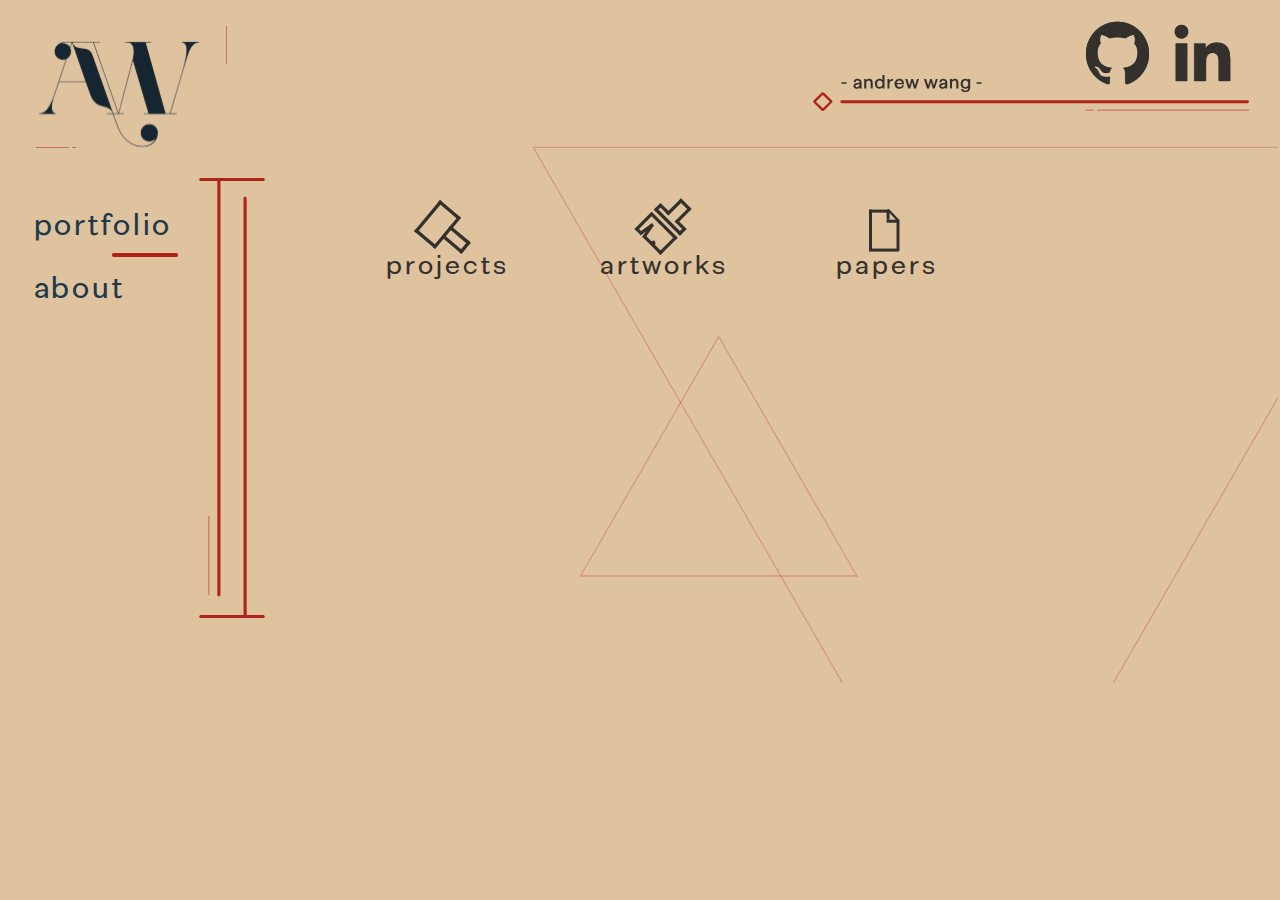
==== index.html @ 9f79cc8a "Add files via upload" ====
<!DOCTYPE html>
<html>
	<head>
		<link rel="preconnect" href="https://fonts.googleapis.com"/>
		<link rel="stylesheet" href="index.css">
		<meta charset="utf-8">
		<meta http-equiv="X-UA-Compatible" content="IE=edge">
		<meta name = "viewport" content = "width=device-width, initial-scale=1.0">
		
		<title>Homepage</title>
	</head>

	<body>
		<script src = "main.js"></script>
		
		<!-- page background elements -->
		<div>
			<img class="homepage-background" src = "Homepage Background.svg" alt="">
			<img class="page-menu-graphic" src = "Page Menu Graphic.svg" alt="">
		</div>
		
		<!-- logo elements -->
		<div id="logo-container" onclick="window.location.href='index.html'">
			<div class="logo-graphics">
				<img src = "Logo Graphics.svg" alt="">
			</div>
			<div class = "logo-bkgd">
				<img src="Asset - Logo Background.svg" alt="">
			</div>
			<div class = "logo">
				<img src="portfolio_site_logo_v3.svg" alt="">
			</div>
		</div>
		
		<!-- top menu bar elements -->
		<div>
			<div class="top-menu-graphics">
				<img src = "Top Menu Graphics.svg" alt="">
			</div>
			<div id="github-icon-container" onClick="window.open('https://github.com/andwan55','_blank')">
				<div class="github-icon2">
					<img src = "Github Icon 2.svg" alt="">
				</div>
				<div class="github-icon1">
					<img src = "Github Icon 1.svg" alt="">
				</div>
			</div>
			<div id="linkedin-icon-container" onClick="window.open('https://www.linkedin.com/in/andwan55/','_blank')">
				<div class="linkedin-icon2">
					<img src = "Linkedin Icon 2.svg" alt="">
				</div>
				<div class="linkedin-icon1">
					<img src = "Linkedin Icon 1.svg" alt="">
				</div>
			</div>
		</div>
		
		<!-- left menu elements -->
		<div>
			<div id = "portfolio-link-container" onclick="window.location.href='index.html'">
				<div class = "portfolio-link">portfolio</div>
				<div class ="portfolio-link-line-static">
					<img src = "Link Line.svg" alt="">
				</div>
			</div>
			<div id= "about_me-link-container" onclick="window.location.href='about_me.html'">  
				<div class = "about_me-link">about</div>
				<div class = "about_me-link-line">
					<img src ="Link Line.svg" alt="">
				</div>
			</div>
		</div>
		
		
		<!-- central menu elements -->
		<div>
			<div class = "home-nav-projects" onclick="window.location.href='projects.html'">projects</div>
			<div class="home-menu-projects" onclick="window.location.href='projects.html'">
				<img src = "Homepage Assets/Projects Icon.svg" alt="">
			</div>
			<div class = "home-nav-artworks" onclick="window.location.href='artworks.html'">artworks</div>
			<div class= "home-menu-artworks" onclick="window.location.href='artworks.html'">
				<img src = "Homepage Assets/Artworks Icon.svg" alt="home-menu-artworks">
			</div>
			<div class = "home-nav-papers" onclick="window.location.href='papers.html'">papers</div>
			<div class = "home-menu-papers" onclick="window.location.href='papers.html'">
				<img src ="Homepage Assets/Papers Icon.svg" alt="">
			</div>
		</div>
		
	</body>
</html>
---- index.css ----
@charset "utf-8";
/* CSS Document */
@font-face {
	font-family: Exensa Grotesk;
	src: url('ExensaGrotesk-Regular.otf');
}
:root{
	--sizing-factor: 1;
	--background-color: #DFC39F;
	--graphics-color: #AF2319;
	--alt-color: #203949;
	--base-color: #34302C;
}
body{
	font-family: arial, sans-serif;
	background-color: var(--background-color);
	margin: 0;
	display: grid;
	overflow-y: scroll;
	overflow-x: hidden;
}
img{
	max-height: 100%;
	max-width: 100%;
}
button{
	cursor: pointer;
}

@media all and (max-width: 320px){
	body{
		width: 16.67vw;
		height: 16.67vh;
	}
	:root{
		--sizing-factor: 0.1667;
	}
}
@media all and (min-width: 321px){
	body{
		width: 25vw;
		height: 25vh;
	}
	:root{
		--sizing-factor: 0.25;
	}
}
@media all and (min-width: 480px){
	body{
		width: 40vw;
		height: 40vh;
	}
	:root{
		--sizing-factor: 0.4;
	}
}
@media all and (min-width: 768px){
	body{
		width: 53.33vw;
		height: 53.33vh;
	}
	:root{
		--sizing-factor: 0.5333;
	}
}
@media all and (min-width: 1024px){
	body{
		width: 62.5vw;
		height: 62.5vh;
	}
	:root{
		--sizing-factor: 0.625;
	}
}
@media all and (min-width: 1440px){
	body{
		width: 75vw;
		height: 75vh;
	}
	:root{
		--sizing-factor: 0.75;
	}
}
@media all and (min-width: 1600px){
	body{
		width: 83.33vw;
		height: 83.33vh;
	}
	:root{
		--sizing-factor: 0.8333;
	}
}
@media all and (min-width: 1800px){
	body{
		width: 100vw;
		height: 100vh;
	}
	:root{
		--sizing-factor: 1;
	}
}
/* page background elements ------------------------------------------------------------------- */

/* general */

.page-menu-graphic{
	position: absolute;
	width: calc(105px * var(--sizing-factor));
	height: calc(703px * var(--sizing-factor));
	left: calc(319px * var(--sizing-factor));
	top: calc(285px * var(--sizing-factor));
}


/* homepage */
.homepage-background{
	position: absolute;
	width: calc(1159px * var(--sizing-factor));
	height: calc(834px * var(--sizing-factor));
	left: calc(869px * var(--sizing-factor));
	top: calc(246px * var(--sizing-factor));
	transform: scale(1.03);
}

/* about me */
.about_me-background{
	position: absolute;
	width: calc(936px * var(--sizing-factor));
	height: calc(507px * var(--sizing-factor));
	left: calc(906px * var(--sizing-factor));
	top: calc(299px * var(--sizing-factor));
}
.about-me-page-node{
	position: absolute;
	width: calc(239px * var(--sizing-factor));
	height: calc(72px * var(--sizing-factor));
	left: calc(462px * var(--sizing-factor));
	top: calc(254px * var(--sizing-factor));
}

/* papers */
.papers-background{
	position: fixed;
	width: calc(1043.25px * var(--sizing-factor));
	height: calc(186px * var(--sizing-factor));
	left: calc(555px * var(--sizing-factor));
	top: calc(572px * var(--sizing-factor));
}
.page-node{
	position: absolute;
	width: calc(239px * var(--sizing-factor));
	height: calc(72px * var(--sizing-factor));
	left: calc(462px * var(--sizing-factor));
	top: calc(254px * var(--sizing-factor));
}

/* artworks */
.artworks-background{
	position: fixed;
	width: calc(1380px * var(--sizing-factor));
	height: calc(186px * var(--sizing-factor));
	left: calc(555px * var(--sizing-factor));
	top: calc(572px * var(--sizing-factor));
}
.close-icon{
	position: absolute;
	width: calc(35px * var(--sizing-factor));
	height: calc(35px * var(--sizing-factor));
	left: calc(1837px * var(--sizing-factor));
	top: calc(50px * var(--sizing-factor));
	display: none;
}

/* projects */
.projects-background{
	position: fixed;
	width: calc(1321px * var(--sizing-factor));
	height: calc(186px * var(--sizing-factor));
	left: calc(555px * var(--sizing-factor));
	top: calc(572px * var(--sizing-factor));
}

/* logo elements ------------------------------------------------------------------- */

#logo-container{
	position: absolute;
	left: calc(37px * var(--sizing-factor));
	top: calc(31px * var(--sizing-factor));
	cursor: pointer;
}

.logo{
	position: absolute;
	width: calc(274px * var(--sizing-factor));
	height: calc(192.16px * var(--sizing-factor));
	left: calc(19px * var(--sizing-factor));
	top: calc(27px * var(--sizing-factor));
}

.logo-bkgd{
	position: absolute;
	width: calc(314px * var(--sizing-factor));
	height: calc(190px * var(--sizing-factor));
	opacity: 0%;
	transition: 0.6s;
}

#logo-container:hover > .logo-bkgd{
	opacity: 100%;
}

.logo-graphics{
	position: absolute;
	width: calc(306px * var(--sizing-factor));
	height: calc(196px * var(--sizing-factor));
	left: calc(20px * var(--sizing-factor));
	top: calc(10px * var(--sizing-factor));
}


/* top menu elements ------------------------------------------------------------------- */

.top-menu-graphics{
	position: absolute;
	width: calc(716px * var(--sizing-factor));
	height: calc(62.28px * var(--sizing-factor));
	left: calc(1300px * var(--sizing-factor)); /* original is 1151px + 149px*/
	top: calc(116px * var(--sizing-factor));
}

#github-icon-container{
	position: absolute;
	width: calc(102px * var(--sizing-factor));
	height: calc(102px * var(--sizing-factor));
	left: calc(1737px * var(--sizing-factor)); /* original 1629px + 108px*/
	top: calc(34px * var(--sizing-factor));
	cursor: pointer;
}
.github-icon1, .github-icon2{
	position: absolute;
	width: calc(102px * var(--sizing-factor));
	height: calc(102px * var(--sizing-factor));
	transition: 0.3s;
}
#github-icon-container:hover > .github-icon1{
	opacity: 0%;
}
#github-icon-container:hover > .github-icon2{
	opacity: 100%;
}
#linkedin-icon-container{
	position: absolute;
	width: calc(102px * var(--sizing-factor));
	height: calc(102px * var(--sizing-factor));
	left: calc(1873px * var(--sizing-factor)); /* original 1765px + 108px*/
	top: calc(34px * var(--sizing-factor));
	cursor: pointer;
}
.linkedin-icon1, .linkedin-icon2{
	position: absolute;
	width: calc(102px * var(--sizing-factor));
	height: calc(102px * var(--sizing-factor));
	transition: 0.3s;
}
#linkedin-icon-container:hover > .linkedin-icon1{
	opacity: 0%;
}
#linkedin-icon-container:hover > .linkedin-icon2{
	opacity: 100%;
}


/* left menu elements ------------------------------------------------------------------- */

/* general elements */
#portfolio-link-container{
	position: absolute;
	width: calc(215px * var(--sizing-factor));
	height: calc(65px * var(--sizing-factor));
	left: calc(54px * var(--sizing-factor));
	top: calc(338px * var(--sizing-factor));
	cursor: pointer;
}
#portfolio-link-container:hover > .portfolio-link-line{
	left: calc(125px * var(--sizing-factor));
	opacity: 100%;
}
.portfolio-link, .about_me-link{
	position: absolute;

	font-family: 'Exensa Grotesk';
	font-style: normal;
	font-weight: calc(700 * var(--sizing-factor));
	font-size: calc(54px * var(--sizing-factor));
	line-height: calc(65px * var(--sizing-factor));
	/* identical to box height */

	letter-spacing: 0.08em;

	color: var(--alt-color);
}
.portfolio-link-line{
	position: absolute;
	width: calc(105px * var(--sizing-factor));
	height: calc(5px * var(--sizing-factor));
	top: calc(50px * var(--sizing-factor));
	left: calc(-100px * var(--sizing-factor));
	opacity: 0%;
	transition: 0.8s;
}
.portfolio-link-line-static{
	position: absolute;
	width: calc(105px * var(--sizing-factor));
	height: calc(5px * var(--sizing-factor));
	top: calc(50px * var(--sizing-factor));
	left: calc(125px * var(--sizing-factor));
}

#about_me-link-container{
	position: absolute;
	width: calc(145px * var(--sizing-factor));
	height: calc(80px * var(--sizing-factor));
	left: calc(54px * var(--sizing-factor));
	top: calc(439px * var(--sizing-factor));
	cursor: pointer;
}
#about_me-link-container:hover > .about_me-link-line{
	left: calc(50px * var(--sizing-factor));
	opacity: 100%;
}

.about_me-link-line{
	position: absolute;
	width: calc(105px * var(--sizing-factor));
	height: calc(5px * var(--sizing-factor));
	top: calc(50px * var(--sizing-factor));
	left: calc(-100px * var(--sizing-factor));
	opacity: 0%;
	transition: 0.8s;
}
.about_me-link-line-static{
	position: absolute;
	width: calc(105px * var(--sizing-factor));
	height: calc(5px * var(--sizing-factor));
	top: calc(50px * var(--sizing-factor));
	left: calc(50px * var(--sizing-factor));
}


/* central menu elements ------------------------------------------------------------------- */

/* homepage */
.home-nav-projects{
	position: absolute;
	left: calc(617px * var(--sizing-factor));
	top: calc(403px * var(--sizing-factor));

	font-family: 'Exensa Grotesk';
	font-style: normal;
	font-weight: calc(700 * var(--sizing-factor));
	font-size: calc(48px * var(--sizing-factor));
	line-height: calc(58px * var(--sizing-factor));
	/* identical to box height */

	letter-spacing: 0.1em;

	color: var(--base-color);
	cursor: pointer;
}

.home-menu-projects{
	position: absolute;
	width: calc(104px * var(--sizing-factor));
	height: calc(118px * var(--sizing-factor));
	left: calc(663px * var(--sizing-factor));
	top: calc(320px * var(--sizing-factor));
	transition: 1s;
	cursor: pointer;
}
.home-menu-projects:hover{
	top: calc(310px * var(--sizing-factor));
}

.home-nav-artworks{
	position: absolute;
	left: calc(960px * var(--sizing-factor));
	top: calc(403px * var(--sizing-factor));

	font-family: 'Exensa Grotesk';
	font-style: normal;
	font-weight: calc(700 * var(--sizing-factor));
	font-size: calc(48px * var(--sizing-factor));
	line-height: calc(58px * var(--sizing-factor));
	/* identical to box height */

	letter-spacing: 0.1em;

	color: var(--base-color);
	cursor: pointer;
}

.home-menu-artworks{
	position: absolute;
	width: calc(104px * var(--sizing-factor));
	height: calc(118px * var(--sizing-factor));
	left: calc(1015px * var(--sizing-factor));
	top: calc(305px * var(--sizing-factor));
	transition: 1s;
	cursor: pointer;
}

.home-menu-artworks:hover{
	top: calc(295px * var(--sizing-factor));
}

.home-nav-papers{
	position: absolute;
	left: calc(1337px * var(--sizing-factor));
	top: calc(403px * var(--sizing-factor));

	font-family: 'Exensa Grotesk';
	font-style: normal;
	font-weight: calc(700 * var(--sizing-factor));
	font-size: calc(48px * var(--sizing-factor));
	line-height: calc(58px * var(--sizing-factor));
	/* identical to box height */

	letter-spacing: 0.1em;

	color: var(--base-color);
	cursor: pointer;
}

.home-menu-papers{
	position: absolute;
	width: calc(50px * var(--sizing-factor));
	height: calc(68px * var(--sizing-factor));
	left: calc(1390px * var(--sizing-factor));
	top: calc(335px * var(--sizing-factor));
	transition: 1s;
	cursor: pointer;
}
.home-menu-papers:hover{
	top: calc(325px * var(--sizing-factor));
}

/* about me */
#profile-pic-container{
	position: absolute;
	width: calc(297px * var(--sizing-factor));
	height: calc(297px * var(--sizing-factor));
	left: calc(499px * var(--sizing-factor));
	top: calc(356px * var(--sizing-factor));	
}
#profile-pic-container:hover .profile-pic-graphic{
	transform: rotate(40deg);
}
.profile-pic{
	position: absolute;
	width: calc(250px * var(--sizing-factor));
	height: calc(250px * var(--sizing-factor));
	left: calc(20px * var(--sizing-factor));
	top: calc(25px * var(--sizing-factor));
}
.profile-pic-graphic{
	position: absolute;
	width: calc(297px * var(--sizing-factor));
	height: calc(297px * var(--sizing-factor));
	transition: 0.4s;
}
.about-me-text{
	position: absolute;
	left: calc(850px * var(--sizing-factor));
	top: calc(378px * var(--sizing-factor));
	width: calc(1000px * var(--sizing-factor));
	height: calc(250px * var(--sizing-factor));

	font-family: 'Average';
	font-style: normal;
	font-weight: calc(400 * var(--sizing-factor));
	font-size: calc(20px * var(--sizing-factor));
	line-height: calc(24px * var(--sizing-factor));
	letter-spacing: calc(0.05em * var(--sizing-factor));

	color: var(--base-color);
}
.resume-button{
	position: absolute;
	background: #DFC39F;
	border: calc(2px * var(--sizing-factor)) solid var(--base-color);
	border-radius: calc(5px * var(--sizing-factor));
	padding: calc(3px * var(--sizing-factor)) calc(12px * var(--sizing-factor));
	text-align: center;
	font-family: 'Exensa Grotesk';
	font-style: normal;
	font-weight: calc(700 * var(--sizing-factor));
	font-size: calc(20px * var(--sizing-factor));
	line-height: calc(24px * var(--sizing-factor));
	letter-spacing: calc(0.05em * var(--sizing-factor));
	color: var(--base-color);
	vertical-align: middle;
	
	left: calc(846px * var(--sizing-factor));
	top: calc(556px * var(--sizing-factor));
	transition: 0.3s;
}
.resume-button:hover{
	box-shadow: calc(2px * var(--sizing-factor)) calc(4px * var(--sizing-factor)) calc(4px * var(--sizing-factor)) rgba(0, 0, 0, 0.25);
	background: var(--base-color);
	color: #FFFFFF;
}

/* papers */
.paper-button-desc{
	
	font-family: 'Average';
	font-style: normal;
	font-weight: calc(400 * var(--sizing-factor));
	font-size: calc(16px * var(--sizing-factor));
	line-height: calc(30px * var(--sizing-factor));
	letter-spacing: calc(0.02em * var(--sizing-factor));
	opacity: 0%;
	color: #FFFFFF;
	transition: 0.3s;
}
.paper-button{
	position: absolute;
	font-family: 'Exensa Grotesk';
	font-style: normal;
	font-weight: calc(700 * var(--sizing-factor));
	font-size: calc(20px * var(--sizing-factor));
	background: var(--background-color);
	color: var(--base-color);
	box-shadow: 0px calc(4px * var(--sizing-factor)) calc(4px * var(--sizing-factor)) rgba(0, 0, 0, 0.25);
	
	transition: 0.3s;
	cursor: pointer;
}

.paper-button:hover{
	background: var(--graphics-color);
	color: #FFFFFF;
	box-shadow: calc(4px * var(--sizing-factor)) calc(4px * var(--sizing-factor)) calc(4px * var(--sizing-factor)) rgba(0, 0, 0, 0.25);
}
.paper-button:hover .paper-button-desc{
	opacity: 100%;
}

#paper1-button{ /* current problem is a duplicate instance of paper-button per instance of a button */
	position: absolute;
	width: calc(850px * var(--sizing-factor));
	height: calc(64px * var(--sizing-factor));
	left: calc(460px * var(--sizing-factor));
	top: calc(349px * var(--sizing-factor));
	line-height: calc(24px * var(--sizing-factor));
	/* identical to box height */
	background: inherit;
	border: calc(4px * var(--sizing-factor)) solid var(--graphics-color);
	box-shadow: inherit;
	border-radius: calc(5px * var(--sizing-factor));
	
	padding-top: calc(15px * var(--sizing-factor));
	padding-left: calc(20px * var(--sizing-factor));
	text-align: left;

	letter-spacing: calc(0.05em * var(--sizing-factor));

	color: inherit;
}
#paper2-button{
	position: absolute;
	width: calc(986px * var(--sizing-factor));
	height: calc(64px * var(--sizing-factor));
	left: calc(460px * var(--sizing-factor));
	top: calc(478px * var(--sizing-factor));
	line-height: calc(24px * var(--sizing-factor));
	/* identical to box height */
	background: inherit;
	border: calc(4px * var(--sizing-factor)) solid var(--graphics-color);
	box-shadow: inherit;
	border-radius: calc(5px * var(--sizing-factor));
	
	padding-top: calc(15px * var(--sizing-factor));
	padding-left: calc(20px * var(--sizing-factor));
	text-align: left;

	letter-spacing: calc(0.05em * var(--sizing-factor));

	color: inherit;
}
#paper3-button{
	position: absolute;
	width: calc(919px * var(--sizing-factor));
	height: calc(64px * var(--sizing-factor));
	left: calc(460px * var(--sizing-factor));
	top: calc(607px * var(--sizing-factor));
	line-height: calc(24px * var(--sizing-factor));
	/* identical to box height */
	background: inherit;
	border: calc(4px * var(--sizing-factor)) solid var(--graphics-color);
	box-shadow: inherit;
	border-radius: calc(5px * var(--sizing-factor));
	
	padding-top: calc(15px * var(--sizing-factor));
	padding-left: calc(20px * var(--sizing-factor));
	text-align: left;

	letter-spacing: calc(0.05em * var(--sizing-factor));

	color: inherit;
}
#paper4-button{
	position: absolute;
	width: calc(654px * var(--sizing-factor));
	height: calc(64px * var(--sizing-factor));
	left: calc(460px * var(--sizing-factor));
	top: calc(736px * var(--sizing-factor));
	line-height: calc(24px * var(--sizing-factor));
	/* identical to box height */
	background: inherit;
	border: calc(4px * var(--sizing-factor)) solid var(--graphics-color);
	box-shadow: inherit;
	border-radius: calc(5px * var(--sizing-factor));
	
	padding-top: calc(15px * var(--sizing-factor));
	padding-left: calc(20px * var(--sizing-factor));
	text-align: left;

	letter-spacing: calc(0.05em * var(--sizing-factor));

	color: inherit;
}
#paper5-button{
	position: absolute;
	width: calc(864px * var(--sizing-factor));
	height: calc(64px * var(--sizing-factor));
	left: calc(460px * var(--sizing-factor));
	top: calc(865px * var(--sizing-factor));
	line-height: calc(24px * var(--sizing-factor));
	/* identical to box height */
	background: inherit;
	border: calc(4px * var(--sizing-factor)) solid var(--graphics-color);
	box-shadow: inherit;
	border-radius: calc(5px * var(--sizing-factor));
	
	padding-top: calc(15px * var(--sizing-factor));
	padding-left: calc(20px * var(--sizing-factor));
	text-align: left;

	letter-spacing: calc(0.05em * var(--sizing-factor));

	color: inherit;
}
#paper6-button{
	position: absolute;
	width: calc(929px * var(--sizing-factor));
	height: calc(64px * var(--sizing-factor));
	left: calc(460px * var(--sizing-factor));
	top: calc(994px * var(--sizing-factor));
	line-height: calc(24px * var(--sizing-factor));
	/* identical to box height */
	background: inherit;
	border: calc(4px * var(--sizing-factor)) solid var(--graphics-color);
	box-shadow: inherit;
	border-radius: calc(5px * var(--sizing-factor));
	
	padding-top: calc(15px * var(--sizing-factor));
	padding-left: calc(20px * var(--sizing-factor));
	text-align: left;

	letter-spacing: calc(0.05em * var(--sizing-factor));

	color: inherit;
}
#paper7-button{
	position: absolute;
	width: calc(911px * var(--sizing-factor));
	height: calc(64px * var(--sizing-factor));
	left: calc(460px * var(--sizing-factor));
	top: calc(1123px * var(--sizing-factor));
	line-height: calc(24px * var(--sizing-factor));
	/* identical to box height */
	background: inherit;
	border: calc(4px * var(--sizing-factor)) solid var(--graphics-color);
	box-shadow: inherit;
	border-radius: calc(5px * var(--sizing-factor));
	
	padding-top: calc(15px * var(--sizing-factor));
	padding-left: calc(20px * var(--sizing-factor));
	text-align: left;

	letter-spacing: calc(0.05em * var(--sizing-factor));

	color: inherit;
}
#paper8-button{
	position: absolute;
	width: calc(622px * var(--sizing-factor));
	height: calc(64px * var(--sizing-factor));
	left: calc(460px * var(--sizing-factor));
	top: calc(1252px * var(--sizing-factor));
	line-height: calc(24px * var(--sizing-factor));
	/* identical to box height */
	background: inherit;
	border: calc(4px * var(--sizing-factor)) solid var(--graphics-color);
	box-shadow: inherit;
	border-radius: calc(5px * var(--sizing-factor));
	
	padding-top: calc(15px * var(--sizing-factor));
	padding-left: calc(20px * var(--sizing-factor));
	text-align: left;

	letter-spacing: calc(0.05em * var(--sizing-factor));

	color: inherit;
}
.papers-footer{
	position: absolute;
	width: calc(1411px * var(--sizing-factor));
	height: calc(87px * var(--sizing-factor));
	top: calc(1381px * var(--sizing-factor));
	left: calc(550px * var(--sizing-factor)); /* original is 499px */
}

/* artworks - frame shift is 462x, 349y*/
.close-icon{
	position: absolute;
	width: calc(35px * var(--sizing-factor));
	height: calc(35px * var(--sizing-factor));
	top: calc(40px * var(--sizing-factor));
	left: calc(1980px * var(--sizing-factor));
	display: none;
	transition: 0.3s;
}
.popup-bkgd{
	position: absolute;
	width: calc(2100px * var(--sizing-factor));
	height: calc(1080px * var(--sizing-factor));
	left: 0;
	top: 0;
	display: none;
	transition: 0.3s;
}
.traditional-artworks-title{
	position: absolute;
	width: calc(243px * var(--sizing-factor));
	height: calc(26px * var(--sizing-factor));
	top: calc(369px * var(--sizing-factor));
	left: calc(1031px * var(--sizing-factor));
}

.modal {
	display: none; /* Hidden by default */
	position: fixed; /* Stay in place */
	z-index: 1; /* Sit on top */
	left: 0;
	top: 0;
	width: 100%; /* Full width */
	height: 100%; /* Full height */
	overflow: auto; /* Enable scroll if needed */
	background-color: rgb(0,0,0); /* Fallback color */
	background-color: rgba(0,0,0,0.9); /* Black w/ opacity */
}
  
/* Modal Content (Image) */
.modal-content {
	margin: auto;
	display: block;
	width: 80%;
}
  
/* Add Animation - Zoom in the Modal */
.modal-content {
	animation-name: zoom;
	animation-duration: 0.6s;
}

@keyframes zoom {
	from {transform:scale(0)}
	to {transform:scale(1)}
}

/* The Close Button */
.close {
	position: absolute;
	top: 15px;
	right: 35px;
	color: var(--graphics-color);
	font-size: 40px;
	font-weight: bold;
	transition: 0.3s;
}

.close:hover, .close:focus {
	color: #961e16;
	text-decoration: none;
	cursor: pointer;
}

.separator-graphic{
	position: absolute;
	width: calc(917px * var(--sizing-factor));
	height: calc(3px * var(--sizing-factor));
	top: calc(2941px * var(--sizing-factor));
	left: calc(710px * var(--sizing-factor));
}

#artwork0001{
	position: absolute;
	width: calc(896px * var(--sizing-factor));
	height: calc(591px * var(--sizing-factor));
	top: calc(442px * var(--sizing-factor));
	left: calc(492px * var(--sizing-factor));
	cursor: pointer;
	transition: 0.3s;
}
#artwork0001:hover {
	opacity: 0.7;
}

#artwork0007 {
	position: absolute;
	width: calc(433px * var(--sizing-factor));
	height: calc(285px * var(--sizing-factor));
	top: calc(442px * var(--sizing-factor));
	left: calc(1408px * var(--sizing-factor));
	cursor: pointer;
	transition: 0.3s;
}
#artwork0007:hover {
	opacity: 0.7;
}

#artwork0006 {
	position: absolute;
	width: calc(432px * var(--sizing-factor));
	height: calc(285px * var(--sizing-factor));
	top: calc(748px * var(--sizing-factor));
	left: calc(1408px * var(--sizing-factor));
	cursor: pointer;
	transition: 0.3s;
}
#artwork0006:hover {
	opacity: 0.7;
}

#artwork0002 {
	position: absolute;
	width: calc(436px * var(--sizing-factor));
	height: calc(285px * var(--sizing-factor));
	top: calc(1066px * var(--sizing-factor));
	left: calc(491px * var(--sizing-factor));
	cursor: pointer;
	transition: 0.3s;
}
#artwork0002:hover {
	opacity: 0.7;
}

#artwork0004 {
	position: absolute;
	width: calc(865px * var(--sizing-factor));
	height: calc(601px * var(--sizing-factor));
	top: calc(1066px * var(--sizing-factor));
	left: calc(976px * var(--sizing-factor));
	cursor: pointer;
	transition: 0.3s;
}
#artwork0004:hover {
	opacity: 0.7;
}

#artwork0005 {
	position: absolute;
	width: calc(437px * var(--sizing-factor));
	height: calc(285px * var(--sizing-factor));
	top: calc(1382px * var(--sizing-factor));
	left: calc(491px * var(--sizing-factor));
	cursor: pointer;
	transition: 0.3s;
}
#artwork0005:hover {
	opacity: 0.7;
}

#artwork0003 {
	position: absolute;
	width: calc(734px * var(--sizing-factor));
	height: calc(470px * var(--sizing-factor));
	top: calc(1698px * var(--sizing-factor));
	left: calc(491px * var(--sizing-factor));
	cursor: pointer;
	transition: 0.3s;
}
#artwork0003:hover {
	opacity: 0.7;
}

#artwork0008 {
	position: absolute;
	width: calc(567px * var(--sizing-factor));
	height: calc(470px * var(--sizing-factor));
	top: calc(1698px * var(--sizing-factor));
	left: calc(1274px * var(--sizing-factor));
	cursor: pointer;
	transition: 0.3s;
}
#artwork0008:hover {
	opacity: 0.7;
}

#artwork0009 {
	position: absolute;
	width: calc(384px * var(--sizing-factor));
	height: calc(254px * var(--sizing-factor));
	top: calc(2199px * var(--sizing-factor));
	left: calc(491px * var(--sizing-factor));
	cursor: pointer;
	transition: 0.3s;
}
#artwork0009:hover {
	opacity: 0.7;
}

#artwork0010 {
	position: absolute;
	width: calc(386px * var(--sizing-factor));
	height: calc(255px * var(--sizing-factor));
	top: calc(2199px * var(--sizing-factor));
	left: calc(908px * var(--sizing-factor));
	cursor: pointer;
	transition: 0.3s;
}
#artwork0010:hover {
	opacity: 0.7;
}

#artwork0011 {
	position: absolute;
	width: calc(514px * var(--sizing-factor));
	height: calc(700px * var(--sizing-factor));
	top: calc(2199px * var(--sizing-factor));
	left: calc(1327px * var(--sizing-factor));
	cursor: pointer;
	transition: 0.3s;
}
#artwork0011:hover {
	opacity: 0.7;
}

#artwork0012 {
	position: absolute;
	width: calc(386px * var(--sizing-factor));
	height: calc(255px * var(--sizing-factor));
	top: calc(2485px * var(--sizing-factor));
	left: calc(491px * var(--sizing-factor));
	cursor: pointer;
	transition: 0.3s;
}
#artwork0012:hover {
	opacity: 0.7;
}

#artwork0013 {
	position: absolute;
	width: calc(386px * var(--sizing-factor));
	height: calc(255px * var(--sizing-factor));
	top: calc(2485px * var(--sizing-factor));
	left: calc(908px * var(--sizing-factor));
	cursor: pointer;
	transition: 0.3s;
}
#artwork0013:hover {
	opacity: 0.7;
}

.digital-artworks-title{
	position: absolute;
	width: calc(162px * var(--sizing-factor));
	height: calc(26px * var(--sizing-factor));
	top: calc(2999px * var(--sizing-factor));
	left: calc(1073px * var(--sizing-factor));
}

#artwork-poster {
	position: absolute;
	width: calc(549px * var(--sizing-factor));
	height: calc(646px * var(--sizing-factor));
	top: calc(3072px * var(--sizing-factor));
	left: calc(491px * var(--sizing-factor));
	cursor: pointer;
	transition: 0.3s;
}
#artwork-poster:hover {
	opacity: 0.7;
}

#artwork0016 {
	position: absolute;
	width: calc(279px * var(--sizing-factor));
	height: calc(379px * var(--sizing-factor));
	top: calc(3072px * var(--sizing-factor));
	left: calc(1097px * var(--sizing-factor));
	cursor: pointer;
	transition: 0.3s;
}
#artwork0016:hover {
	opacity: 0.7;
}

#artwork0014 {
	position: absolute;
	width: calc(410px * var(--sizing-factor));
	height: calc(557px * var(--sizing-factor));
	top: calc(3072px * var(--sizing-factor));
	left: calc(1432px * var(--sizing-factor));
	cursor: pointer;
	transition: 0.3s;
}
#artwork0014:hover {
	opacity: 0.7;
}

#artwork0015 {
	position: absolute;
	width: calc(279px * var(--sizing-factor));
	height: calc(379px * var(--sizing-factor));
	top: calc(3482px * var(--sizing-factor));
	left: calc(1097px * var(--sizing-factor));
	cursor: pointer;
	transition: 0.3s;
}
#artwork0015:hover {
	opacity: 0.7;
}
.artworks-footer{
	position: absolute;
	width: calc(1411px * var(--sizing-factor));
	height: calc(87px * var(--sizing-factor));
	top: calc(3960px * var(--sizing-factor));
	left: calc(550px * var(--sizing-factor)); /* original is 499px */
}

/* projects - shift by 460x, 349y */
#resdec-showcase{ /* same dimensions for all main containers but different xy */
	position: absolute;
	width: calc(1277px * var(--sizing-factor));
	height: calc(374px * var(--sizing-factor));
	top: calc(397px * var(--sizing-factor));
	left: calc(527px * var(--sizing-factor));
}
.resdec-github-button{
	position: absolute;
	background: #DFC39F;
	border: calc(2px * var(--sizing-factor)) solid var(--base-color);
	border-radius: calc(5px * var(--sizing-factor));
	padding: calc(3px * var(--sizing-factor)) calc(12px * var(--sizing-factor));
	text-align: center;
	font-family: 'Exensa Grotesk';
	font-style: normal;
	font-weight: calc(700 * var(--sizing-factor));
	font-size: calc(20px * var(--sizing-factor));
	line-height: calc(24px * var(--sizing-factor));
	letter-spacing: calc(0.05em * var(--sizing-factor));
	color: var(--base-color);
	vertical-align: middle;
	
	left: calc(953px * var(--sizing-factor));
	top: calc(640px * var(--sizing-factor));
	transition: 0.3s
}
.resdec-github-button:hover{
	box-shadow: 2px 4px 4px rgba(0, 0, 0, 0.25);
	background: var(--base-color);
	color: #FFFFFF;
}
.resdec-figma-button{
	position: absolute;
	background: #DFC39F;
	border: calc(2px * var(--sizing-factor)) solid var(--base-color);
	border-radius: calc(5px * var(--sizing-factor));
	padding: calc(3px * var(--sizing-factor)) calc(12px * var(--sizing-factor));
	text-align: center;
	font-family: 'Exensa Grotesk';
	font-style: normal;
	font-weight: calc(700 * var(--sizing-factor));
	font-size: calc(20px * var(--sizing-factor));
	line-height: calc(24px * var(--sizing-factor));
	letter-spacing: calc(0.05em * var(--sizing-factor));
	color: var(--base-color);
	vertical-align: middle;
	
	left: calc(1078px * var(--sizing-factor));
	top: calc(640px * var(--sizing-factor));
	transition: 0.3s;
}
.resdec-figma-button:hover{
	box-shadow: 2px 4px 4px rgba(0, 0, 0, 0.25);
	background: var(--base-color);
	color: #FFFFFF;
}

#gesturerec-showcase{
	position: absolute;
	width: calc(1277px * var(--sizing-factor));
	height: calc(374px * var(--sizing-factor));
	top: calc(830px * var(--sizing-factor));
	left: calc(527px * var(--sizing-factor));
}
.gesturerec-github-button{
	position: absolute;
	background: #DFC39F;
	border: calc(2px * var(--sizing-factor)) solid var(--base-color);
	border-radius: calc(5px * var(--sizing-factor));
	padding: calc(3px * var(--sizing-factor)) calc(12px * var(--sizing-factor));
	text-align: center;
	font-family: 'Exensa Grotesk';
	font-style: normal;
	font-weight: calc(700 * var(--sizing-factor));
	font-size: calc(20px * var(--sizing-factor));
	line-height: calc(24px * var(--sizing-factor));
	letter-spacing: calc(0.05em * var(--sizing-factor));
	color: var(--base-color);
	vertical-align: middle;
	
	left: calc(953px * var(--sizing-factor));
	top: calc(1043px * var(--sizing-factor));
	transition: 0.3s;
}
.gesturerec-github-button:hover{
	box-shadow: 2px 4px 4px rgba(0, 0, 0, 0.25);
	background: var(--base-color);
	color: #FFFFFF;
}

#toy-showcase{
	position: absolute;
	width: calc(1277px * var(--sizing-factor));
	height: calc(374px * var(--sizing-factor));
	top: calc(1263px * var(--sizing-factor));
	left: calc(527px * var(--sizing-factor));
}
.toy-github-button{
	position: absolute;
	background: #DFC39F;
	border: calc(2px * var(--sizing-factor)) solid var(--base-color);
	border-radius: calc(5px * var(--sizing-factor));
	padding: calc(3px * var(--sizing-factor)) calc(12px * var(--sizing-factor));
	text-align: center;
	font-family: 'Exensa Grotesk';
	font-style: normal;
	font-weight: calc(700 * var(--sizing-factor));
	font-size: calc(20px * var(--sizing-factor));
	line-height: calc(24px * var(--sizing-factor));
	letter-spacing: calc(0.05em * var(--sizing-factor));
	color: var(--base-color);
	vertical-align: middle;
	
	left: calc(953px * var(--sizing-factor));
	top: calc(1501px * var(--sizing-factor));
	transition: 0.3s;
}
.toy-github-button:hover{
	box-shadow: 2px 4px 4px rgba(0, 0, 0, 0.25);
	background: var(--base-color);
	color: #FFFFFF;
}
.toy-youtube-button{
	position: absolute;
	background: #DFC39F;
	border: calc(2px * var(--sizing-factor)) solid var(--base-color);
	border-radius: calc(5px * var(--sizing-factor));
	padding: calc(3px * var(--sizing-factor)) calc(12px * var(--sizing-factor));
	text-align: center;
	font-family: 'Exensa Grotesk';
	font-style: normal;
	font-weight: calc(700 * var(--sizing-factor));
	font-size: calc(20px * var(--sizing-factor));
	line-height: calc(24px * var(--sizing-factor));
	letter-spacing: calc(0.05em * var(--sizing-factor));
	color: var(--base-color);
	vertical-align: middle;
	
	left: calc(1078px * var(--sizing-factor));
	top: calc(1501px * var(--sizing-factor));
	transition: 0.3s;
}
.toy-youtube-button:hover{
	box-shadow: 2px 4px 4px rgba(0, 0, 0, 0.25);
	background: var(--base-color);
	color: #FFFFFF;
}
#excel-showcase{
	position: absolute;
	width: calc(1277px * var(--sizing-factor));
	height: calc(374px * var(--sizing-factor));
	top: calc(1696px * var(--sizing-factor));
	left: calc(527px * var(--sizing-factor));
}
.excel-github-button{
	position: absolute;
	background: #DFC39F;
	border: calc(2px * var(--sizing-factor)) solid var(--base-color);
	border-radius: calc(5px * var(--sizing-factor));
	padding: calc(3px * var(--sizing-factor)) calc(12px * var(--sizing-factor));
	text-align: center;
	font-family: 'Exensa Grotesk';
	font-style: normal;
	font-weight: calc(700 * var(--sizing-factor));
	font-size: calc(20px * var(--sizing-factor));
	line-height: calc(24px * var(--sizing-factor));
	letter-spacing: calc(0.05em * var(--sizing-factor));
	color: var(--base-color);
	vertical-align: middle;
	
	left: calc(953px * var(--sizing-factor));
	top: calc(1909px * var(--sizing-factor));
	transition: 0.3s;
}
.excel-github-button:hover{
	box-shadow: 2px 4px 4px rgba(0, 0, 0, 0.25);
	background: var(--base-color);
	color: #FFFFFF;
}
.projects-footer{
	position: absolute;
	width: calc(1411px * var(--sizing-factor));
	height: calc(87px * var(--sizing-factor));
	top: calc(2100px * var(--sizing-factor));
	left: calc(550px * var(--sizing-factor)); /* original is 499px */
}
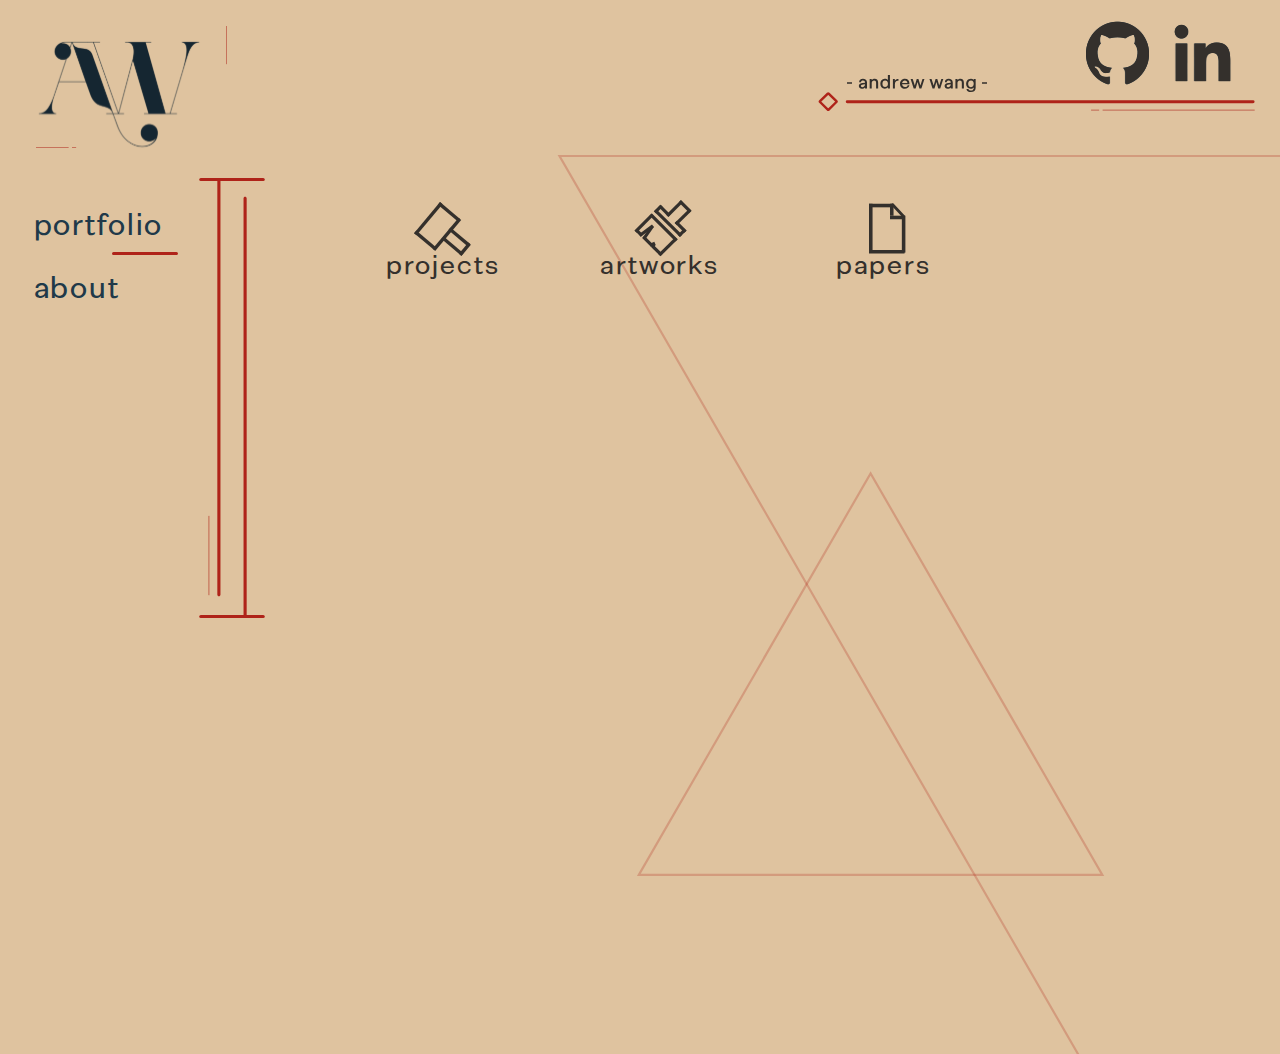
==== commit d81d17ad: "Add files via upload" ====
--- a/index.html
+++ b/index.html
@@ -14,10 +14,8 @@
 		<script src = "main.js"></script>
 		
 		<!-- page background elements -->
-		<div>
-			<img class="homepage-background" src = "Homepage Background.svg" alt="">
-			<img class="page-menu-graphic" src = "Page Menu Graphic.svg" alt="">
-		</div>
+		<img class="homepage-background" src = "Homepage Background.svg" alt="">
+		<img class="page-menu-graphic" src = "Page Menu Graphic.svg" alt="">
 		
 		<!-- logo elements -->
 		<div id="logo-container" onclick="window.location.href='index.html'">
@@ -25,7 +23,7 @@
 				<img src = "Logo Graphics.svg" alt="">
 			</div>
 			<div class = "logo-bkgd">
-				<img src="Asset - Logo Background.svg" alt="">
+				<img src="Logo Background 2.svg" alt="">
 			</div>
 			<div class = "logo">
 				<img src="portfolio_site_logo_v3.svg" alt="">
@@ -34,24 +32,14 @@
 		
 		<!-- top menu bar elements -->
 		<div>
-			<div class="top-menu-graphics">
-				<img src = "Top Menu Graphics.svg" alt="">
-			</div>
+			<img class="top-menu-graphics" src = "Top Menu Graphics.svg" alt="">
 			<div id="github-icon-container" onClick="window.open('https://github.com/andwan55','_blank')">
-				<div class="github-icon2">
-					<img src = "Github Icon 2.svg" alt="">
-				</div>
-				<div class="github-icon1">
-					<img src = "Github Icon 1.svg" alt="">
-				</div>
+				<img class="github-icon2" src = "Github Icon 2.svg" alt="">
+				<img class="github-icon1" src = "Github Icon 1.svg" alt="">
 			</div>
 			<div id="linkedin-icon-container" onClick="window.open('https://www.linkedin.com/in/andwan55/','_blank')">
-				<div class="linkedin-icon2">
-					<img src = "Linkedin Icon 2.svg" alt="">
-				</div>
-				<div class="linkedin-icon1">
-					<img src = "Linkedin Icon 1.svg" alt="">
-				</div>
+				<img class="linkedin-icon2" src = "Linkedin Icon 2.svg" alt="">
+				<img class="linkedin-icon1" src = "Linkedin Icon 1.svg" alt="">
 			</div>
 		</div>
 		
@@ -59,34 +47,22 @@
 		<div>
 			<div id = "portfolio-link-container" onclick="window.location.href='index.html'">
 				<div class = "portfolio-link">portfolio</div>
-				<div class ="portfolio-link-line-static">
-					<img src = "Link Line.svg" alt="">
-				</div>
+				<img class="portfolio-link-line-static" src = "Link Line.svg" alt="">
 			</div>
 			<div id= "about_me-link-container" onclick="window.location.href='about_me.html'">  
 				<div class = "about_me-link">about</div>
-				<div class = "about_me-link-line">
-					<img src ="Link Line.svg" alt="">
-				</div>
+				<img class="about_me-link-line" src ="Link Line.svg" alt="">
 			</div>
 		</div>
-		
 		
 		<!-- central menu elements -->
 		<div>
 			<div class = "home-nav-projects" onclick="window.location.href='projects.html'">projects</div>
-			<div class="home-menu-projects" onclick="window.location.href='projects.html'">
-				<img src = "Homepage Assets/Projects Icon.svg" alt="">
-			</div>
+			<img class="home-menu-projects" src = "Homepage Assets/Projects Icon.svg" alt="" onclick="window.location.href='projects.html'">
 			<div class = "home-nav-artworks" onclick="window.location.href='artworks.html'">artworks</div>
-			<div class= "home-menu-artworks" onclick="window.location.href='artworks.html'">
-				<img src = "Homepage Assets/Artworks Icon.svg" alt="home-menu-artworks">
-			</div>
+			<img class="home-menu-artworks" src = "Homepage Assets/Artworks Icon.svg" alt="" onclick="window.location.href='artworks.html'">
 			<div class = "home-nav-papers" onclick="window.location.href='papers.html'">papers</div>
-			<div class = "home-menu-papers" onclick="window.location.href='papers.html'">
-				<img src ="Homepage Assets/Papers Icon.svg" alt="">
-			</div>
+			<img class="home-menu-papers" src ="Homepage Assets/Papers Icon.svg" alt="" onclick="window.location.href='papers.html'">
 		</div>
-		
 	</body>
 </html>--- a/index.css
+++ b/index.css
@@ -115,11 +115,10 @@
 /* homepage */
 .homepage-background{
 	position: absolute;
-	width: calc(1159px * var(--sizing-factor));
-	height: calc(834px * var(--sizing-factor));
+	width: 100%;
+	height: 100%;
 	left: calc(869px * var(--sizing-factor));
 	top: calc(246px * var(--sizing-factor));
-	transform: scale(1.03);
 }
 
 /* about me */
@@ -295,7 +294,7 @@
 	line-height: calc(65px * var(--sizing-factor));
 	/* identical to box height */
 
-	letter-spacing: 0.08em;
+	letter-spacing: calc(00.08em * var(--sizing-factor));
 
 	color: var(--alt-color);
 }
@@ -303,7 +302,7 @@
 	position: absolute;
 	width: calc(105px * var(--sizing-factor));
 	height: calc(5px * var(--sizing-factor));
-	top: calc(50px * var(--sizing-factor));
+	top: calc(65px * var(--sizing-factor));
 	left: calc(-100px * var(--sizing-factor));
 	opacity: 0%;
 	transition: 0.8s;
@@ -312,7 +311,7 @@
 	position: absolute;
 	width: calc(105px * var(--sizing-factor));
 	height: calc(5px * var(--sizing-factor));
-	top: calc(50px * var(--sizing-factor));
+	top: calc(65px * var(--sizing-factor));
 	left: calc(125px * var(--sizing-factor));
 }
 
@@ -333,7 +332,7 @@
 	position: absolute;
 	width: calc(105px * var(--sizing-factor));
 	height: calc(5px * var(--sizing-factor));
-	top: calc(50px * var(--sizing-factor));
+	top: calc(65px * var(--sizing-factor));
 	left: calc(-100px * var(--sizing-factor));
 	opacity: 0%;
 	transition: 0.8s;
@@ -342,7 +341,7 @@
 	position: absolute;
 	width: calc(105px * var(--sizing-factor));
 	height: calc(5px * var(--sizing-factor));
-	top: calc(50px * var(--sizing-factor));
+	top: calc(65px * var(--sizing-factor));
 	left: calc(50px * var(--sizing-factor));
 }
 
@@ -362,7 +361,7 @@
 	line-height: calc(58px * var(--sizing-factor));
 	/* identical to box height */
 
-	letter-spacing: 0.1em;
+	letter-spacing: calc(00.1em * var(--sizing-factor));
 
 	color: var(--base-color);
 	cursor: pointer;
@@ -373,12 +372,12 @@
 	width: calc(104px * var(--sizing-factor));
 	height: calc(118px * var(--sizing-factor));
 	left: calc(663px * var(--sizing-factor));
-	top: calc(320px * var(--sizing-factor));
+	top: calc(315px * var(--sizing-factor));
 	transition: 1s;
 	cursor: pointer;
 }
 .home-menu-projects:hover{
-	top: calc(310px * var(--sizing-factor));
+	top: calc(305px * var(--sizing-factor));
 }
 
 .home-nav-artworks{
@@ -393,7 +392,7 @@
 	line-height: calc(58px * var(--sizing-factor));
 	/* identical to box height */
 
-	letter-spacing: 0.1em;
+	letter-spacing: calc(00.1em * var(--sizing-factor));
 
 	color: var(--base-color);
 	cursor: pointer;
@@ -404,13 +403,13 @@
 	width: calc(104px * var(--sizing-factor));
 	height: calc(118px * var(--sizing-factor));
 	left: calc(1015px * var(--sizing-factor));
-	top: calc(305px * var(--sizing-factor));
+	top: calc(300px * var(--sizing-factor));
 	transition: 1s;
 	cursor: pointer;
 }
 
 .home-menu-artworks:hover{
-	top: calc(295px * var(--sizing-factor));
+	top: calc(290px * var(--sizing-factor));
 }
 
 .home-nav-papers{
@@ -425,7 +424,7 @@
 	line-height: calc(58px * var(--sizing-factor));
 	/* identical to box height */
 
-	letter-spacing: 0.1em;
+	letter-spacing: calc(00.1em * var(--sizing-factor));
 
 	color: var(--base-color);
 	cursor: pointer;
@@ -433,15 +432,15 @@
 
 .home-menu-papers{
 	position: absolute;
-	width: calc(50px * var(--sizing-factor));
-	height: calc(68px * var(--sizing-factor));
+	width: calc(60px * var(--sizing-factor));
+	height: calc(82px * var(--sizing-factor));
 	left: calc(1390px * var(--sizing-factor));
-	top: calc(335px * var(--sizing-factor));
+	top: calc(325px * var(--sizing-factor));
 	transition: 1s;
 	cursor: pointer;
 }
 .home-menu-papers:hover{
-	top: calc(325px * var(--sizing-factor));
+	top: calc(315px * var(--sizing-factor));
 }
 
 /* about me */
@@ -489,7 +488,7 @@
 	background: #DFC39F;
 	border: calc(2px * var(--sizing-factor)) solid var(--base-color);
 	border-radius: calc(5px * var(--sizing-factor));
-	padding: calc(3px * var(--sizing-factor)) calc(12px * var(--sizing-factor));
+	padding: calc(3px * var(--sizing-factor)) calc(12px * var(--sizing-factor)) calc(3px * var(--sizing-factor)) calc(12px * var(--sizing-factor));
 	text-align: center;
 	font-family: 'Exensa Grotesk';
 	font-style: normal;
@@ -546,7 +545,7 @@
 	opacity: 100%;
 }
 
-#paper1-button{ /* current problem is a duplicate instance of paper-button per instance of a button */
+#paper1-button{
 	position: absolute;
 	width: calc(850px * var(--sizing-factor));
 	height: calc(64px * var(--sizing-factor));
@@ -769,24 +768,24 @@
 	width: 80%;
 }
   
-/* Add Animation - Zoom in the Modal */
+/* Add Animation - Dissolve in the Modal */
 .modal-content {
-	animation-name: zoom;
+	animation-name: fade;
 	animation-duration: 0.6s;
 }
 
-@keyframes zoom {
-	from {transform:scale(0)}
-	to {transform:scale(1)}
+@keyframes fade {
+	from {opacity: 0%}
+	to {opacity: 100%}
 }
 
 /* The Close Button */
 .close {
 	position: absolute;
-	top: 15px;
-	right: 35px;
+	top: calc(15px * var(--sizing-factor));
+	right: calc(35px * var(--sizing-factor));
 	color: var(--graphics-color);
-	font-size: 40px;
+	font-size: calc(40px * var(--sizing-factor));
 	font-weight: bold;
 	transition: 0.3s;
 }
@@ -1041,8 +1040,8 @@
 	left: calc(550px * var(--sizing-factor)); /* original is 499px */
 }
 
-/* projects - shift by 460x, 349y */
-#resdec-showcase{ /* same dimensions for all main containers but different xy */
+/* projects */
+#resdec-showcase{
 	position: absolute;
 	width: calc(1277px * var(--sizing-factor));
 	height: calc(374px * var(--sizing-factor));
@@ -1051,10 +1050,10 @@
 }
 .resdec-github-button{
 	position: absolute;
-	background: #DFC39F;
+	background: var(--background-color);
 	border: calc(2px * var(--sizing-factor)) solid var(--base-color);
 	border-radius: calc(5px * var(--sizing-factor));
-	padding: calc(3px * var(--sizing-factor)) calc(12px * var(--sizing-factor));
+	padding: calc(3px * var(--sizing-factor)) calc(12px * var(--sizing-factor)) calc(3px * var(--sizing-factor)) calc(12px * var(--sizing-factor));
 	text-align: center;
 	font-family: 'Exensa Grotesk';
 	font-style: normal;
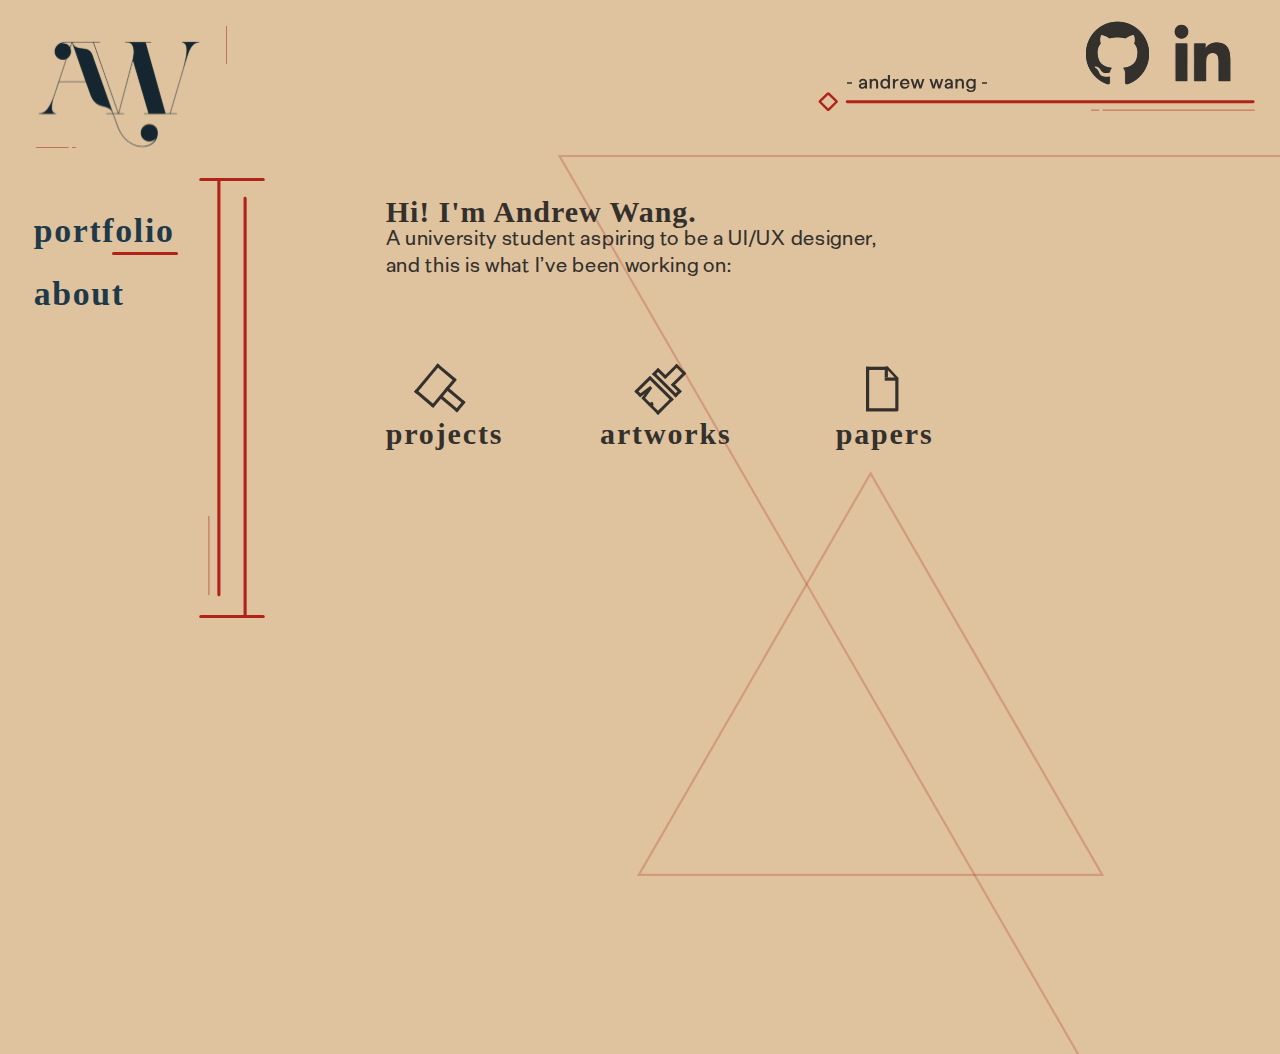
==== commit 70c5e0bd: "Add files via upload" ====
--- a/index.html
+++ b/index.html
@@ -1,7 +1,6 @@
 <!DOCTYPE html>
 <html>
 	<head>
-		<link rel="preconnect" href="https://fonts.googleapis.com"/>
 		<link rel="stylesheet" href="index.css">
 		<meta charset="utf-8">
 		<meta http-equiv="X-UA-Compatible" content="IE=edge">
@@ -57,6 +56,9 @@
 		
 		<!-- central menu elements -->
 		<div>
+			<div class = "homepage-description-title">Hi! I'm Andrew Wang.</div>
+			<div class = "homepage-description-main">A university student aspiring to be a UI/UX designer,<br>and this is what I’ve been working on:</div>
+			<img class = "homepage-menu-separator" src = "Homepage Assets/Homepage Menu Separator.svg" alt="">
 			<div class = "home-nav-projects" onclick="window.location.href='projects.html'">projects</div>
 			<img class="home-menu-projects" src = "Homepage Assets/Projects Icon.svg" alt="" onclick="window.location.href='projects.html'">
 			<div class = "home-nav-artworks" onclick="window.location.href='artworks.html'">artworks</div>
--- a/index.css
+++ b/index.css
@@ -3,6 +3,15 @@
 @font-face {
 	font-family: Exensa Grotesk;
 	src: url('ExensaGrotesk-Regular.otf');
+}
+@font-face {
+	font-family: Exensa Grotesk;
+	font-weight: bold;
+	src: url('ExensaGrotesk-Bold.otf');
+}
+@font-face {
+	font-family: TT Norms Pro;
+	src: url('TT Norms Pro Regular.otf');
 }
 :root{
 	--sizing-factor: 1;
@@ -128,6 +137,7 @@
 	height: calc(507px * var(--sizing-factor));
 	left: calc(906px * var(--sizing-factor));
 	top: calc(299px * var(--sizing-factor));
+	opacity: 0.7;
 }
 .about-me-page-node{
 	position: absolute;
@@ -289,7 +299,7 @@
 
 	font-family: 'Exensa Grotesk';
 	font-style: normal;
-	font-weight: calc(700 * var(--sizing-factor));
+	font-weight: bold;
 	font-size: calc(54px * var(--sizing-factor));
 	line-height: calc(65px * var(--sizing-factor));
 	/* identical to box height */
@@ -349,45 +359,51 @@
 /* central menu elements ------------------------------------------------------------------- */
 
 /* homepage */
-.home-nav-projects{
-	position: absolute;
-	left: calc(617px * var(--sizing-factor));
-	top: calc(403px * var(--sizing-factor));
-
-	font-family: 'Exensa Grotesk';
-	font-style: normal;
-	font-weight: calc(700 * var(--sizing-factor));
+.homepage-description-title{
+	position: absolute;
+	font-family: 'Exensa Grotesk';
+	font-style: normal;
+	font-weight: bold;
 	font-size: calc(48px * var(--sizing-factor));
 	line-height: calc(58px * var(--sizing-factor));
 	/* identical to box height */
 
-	letter-spacing: calc(00.1em * var(--sizing-factor));
-
-	color: var(--base-color);
-	cursor: pointer;
-}
-
-.home-menu-projects{
-	position: absolute;
-	width: calc(104px * var(--sizing-factor));
-	height: calc(118px * var(--sizing-factor));
-	left: calc(663px * var(--sizing-factor));
-	top: calc(315px * var(--sizing-factor));
-	transition: 1s;
-	cursor: pointer;
-}
-.home-menu-projects:hover{
-	top: calc(305px * var(--sizing-factor));
-}
-
-.home-nav-artworks{
-	position: absolute;
-	left: calc(960px * var(--sizing-factor));
-	top: calc(403px * var(--sizing-factor));
-
-	font-family: 'Exensa Grotesk';
-	font-style: normal;
-	font-weight: calc(700 * var(--sizing-factor));
+	letter-spacing: calc(00.05em * var(--sizing-factor));
+
+	color: var(--base-color);
+	left: calc(617px * var(--sizing-factor));
+	top: calc(310px * var(--sizing-factor));
+}
+.homepage-description-main{
+	position: absolute;
+	font-family: 'Exensa Grotesk';
+	font-style: normal;
+	font-size: calc(36px * var(--sizing-factor));
+	line-height: calc(43px * var(--sizing-factor));
+	/* identical to box height */
+
+	letter-spacing: calc(00.05em * var(--sizing-factor));
+
+	color: var(--base-color);
+	left: calc(617px * var(--sizing-factor));
+	top: calc(368px * var(--sizing-factor));
+}
+.homepage-menu-separator{
+	position: absolute;
+	width: calc(917px * var(--sizing-factor));
+	height: calc(3px * var(--sizing-factor));
+	left: calc(590px * var(--sizing-factor));
+	top: calc(515px * var(--sizing-factor));
+}
+
+.home-nav-projects{
+	position: absolute;
+	left: calc(617px * var(--sizing-factor));
+	top: calc(665px * var(--sizing-factor));
+
+	font-family: 'Exensa Grotesk';
+	font-style: normal;
+	font-weight: bold;
 	font-size: calc(48px * var(--sizing-factor));
 	line-height: calc(58px * var(--sizing-factor));
 	/* identical to box height */
@@ -398,28 +414,27 @@
 	cursor: pointer;
 }
 
-.home-menu-artworks{
-	position: absolute;
-	width: calc(104px * var(--sizing-factor));
-	height: calc(118px * var(--sizing-factor));
-	left: calc(1015px * var(--sizing-factor));
-	top: calc(300px * var(--sizing-factor));
+.home-menu-projects{
+	position: absolute;
+	width: calc(94px * var(--sizing-factor));
+	height: calc(106px * var(--sizing-factor));
+	left: calc(663px * var(--sizing-factor));
+	top: calc(575px * var(--sizing-factor));
 	transition: 1s;
 	cursor: pointer;
 }
-
-.home-menu-artworks:hover{
-	top: calc(290px * var(--sizing-factor));
-}
-
-.home-nav-papers{
-	position: absolute;
-	left: calc(1337px * var(--sizing-factor));
-	top: calc(403px * var(--sizing-factor));
-
-	font-family: 'Exensa Grotesk';
-	font-style: normal;
-	font-weight: calc(700 * var(--sizing-factor));
+.home-menu-projects:hover{
+	top: calc(565px * var(--sizing-factor));
+}
+
+.home-nav-artworks{
+	position: absolute;
+	left: calc(960px * var(--sizing-factor));
+	top: calc(665px * var(--sizing-factor));
+
+	font-family: 'Exensa Grotesk';
+	font-style: normal;
+	font-weight: bold;
 	font-size: calc(48px * var(--sizing-factor));
 	line-height: calc(58px * var(--sizing-factor));
 	/* identical to box height */
@@ -430,17 +445,49 @@
 	cursor: pointer;
 }
 
+.home-menu-artworks{
+	position: absolute;
+	width: calc(94px * var(--sizing-factor));
+	height: calc(106px * var(--sizing-factor));
+	left: calc(1015px * var(--sizing-factor));
+	top: calc(565px * var(--sizing-factor));
+	transition: 1s;
+	cursor: pointer;
+}
+
+.home-menu-artworks:hover{
+	top: calc(555px * var(--sizing-factor));
+}
+
+.home-nav-papers{
+	position: absolute;
+	left: calc(1337px * var(--sizing-factor));
+	top: calc(665px * var(--sizing-factor));
+
+	font-family: 'Exensa Grotesk';
+	font-style: normal;
+	font-weight: bold;
+	font-size: calc(48px * var(--sizing-factor));
+	line-height: calc(58px * var(--sizing-factor));
+	/* identical to box height */
+
+	letter-spacing: calc(00.1em * var(--sizing-factor));
+
+	color: var(--base-color);
+	cursor: pointer;
+}
+
 .home-menu-papers{
 	position: absolute;
-	width: calc(60px * var(--sizing-factor));
-	height: calc(82px * var(--sizing-factor));
-	left: calc(1390px * var(--sizing-factor));
-	top: calc(325px * var(--sizing-factor));
+	width: calc(54px * var(--sizing-factor));
+	height: calc(74px * var(--sizing-factor));
+	left: calc(1385px * var(--sizing-factor));
+	top: calc(585px * var(--sizing-factor));
 	transition: 1s;
 	cursor: pointer;
 }
 .home-menu-papers:hover{
-	top: calc(315px * var(--sizing-factor));
+	top: calc(575px * var(--sizing-factor));
 }
 
 /* about me */
@@ -474,34 +521,34 @@
 	width: calc(1000px * var(--sizing-factor));
 	height: calc(250px * var(--sizing-factor));
 
-	font-family: 'Average';
+	font-family: 'TT Norms Pro';
 	font-style: normal;
 	font-weight: calc(400 * var(--sizing-factor));
 	font-size: calc(20px * var(--sizing-factor));
 	line-height: calc(24px * var(--sizing-factor));
-	letter-spacing: calc(0.05em * var(--sizing-factor));
+	letter-spacing: calc(0.08em * var(--sizing-factor));
 
 	color: var(--base-color);
 }
 .resume-button{
 	position: absolute;
-	background: #DFC39F;
+	background: var(--background-color);
 	border: calc(2px * var(--sizing-factor)) solid var(--base-color);
 	border-radius: calc(5px * var(--sizing-factor));
-	padding: calc(3px * var(--sizing-factor)) calc(12px * var(--sizing-factor)) calc(3px * var(--sizing-factor)) calc(12px * var(--sizing-factor));
+	padding: 3px 12px;
 	text-align: center;
 	font-family: 'Exensa Grotesk';
 	font-style: normal;
-	font-weight: calc(700 * var(--sizing-factor));
 	font-size: calc(20px * var(--sizing-factor));
-	line-height: calc(24px * var(--sizing-factor));
-	letter-spacing: calc(0.05em * var(--sizing-factor));
-	color: var(--base-color);
-	vertical-align: middle;
+	line-height: 24px;
+	letter-spacing: calc(0.05em * var(--sizing-factor));
+	color: var(--base-color);
 	
 	left: calc(846px * var(--sizing-factor));
-	top: calc(556px * var(--sizing-factor));
-	transition: 0.3s;
+	top: calc(566px * var(--sizing-factor));
+	transition: 0.3s;
+	display: inline-flex;
+	align-items: center;
 }
 .resume-button:hover{
 	box-shadow: calc(2px * var(--sizing-factor)) calc(4px * var(--sizing-factor)) calc(4px * var(--sizing-factor)) rgba(0, 0, 0, 0.25);
@@ -512,9 +559,9 @@
 /* papers */
 .paper-button-desc{
 	
-	font-family: 'Average';
-	font-style: normal;
-	font-weight: calc(400 * var(--sizing-factor));
+	font-family: 'TT Norms Pro';
+	font-style: normal;
+	font-weight: calc(600 * var(--sizing-factor));
 	font-size: calc(16px * var(--sizing-factor));
 	line-height: calc(30px * var(--sizing-factor));
 	letter-spacing: calc(0.02em * var(--sizing-factor));
@@ -547,7 +594,7 @@
 
 #paper1-button{
 	position: absolute;
-	width: calc(850px * var(--sizing-factor));
+	width: calc(895px * var(--sizing-factor));
 	height: calc(64px * var(--sizing-factor));
 	left: calc(460px * var(--sizing-factor));
 	top: calc(349px * var(--sizing-factor));
@@ -568,7 +615,7 @@
 }
 #paper2-button{
 	position: absolute;
-	width: calc(986px * var(--sizing-factor));
+	width: calc(1016px * var(--sizing-factor));
 	height: calc(64px * var(--sizing-factor));
 	left: calc(460px * var(--sizing-factor));
 	top: calc(478px * var(--sizing-factor));
@@ -589,7 +636,7 @@
 }
 #paper3-button{
 	position: absolute;
-	width: calc(919px * var(--sizing-factor));
+	width: calc(939px * var(--sizing-factor));
 	height: calc(64px * var(--sizing-factor));
 	left: calc(460px * var(--sizing-factor));
 	top: calc(607px * var(--sizing-factor));
@@ -652,7 +699,7 @@
 }
 #paper6-button{
 	position: absolute;
-	width: calc(929px * var(--sizing-factor));
+	width: calc(939px * var(--sizing-factor));
 	height: calc(64px * var(--sizing-factor));
 	left: calc(460px * var(--sizing-factor));
 	top: calc(994px * var(--sizing-factor));
@@ -1053,7 +1100,7 @@
 	background: var(--background-color);
 	border: calc(2px * var(--sizing-factor)) solid var(--base-color);
 	border-radius: calc(5px * var(--sizing-factor));
-	padding: calc(3px * var(--sizing-factor)) calc(12px * var(--sizing-factor)) calc(3px * var(--sizing-factor)) calc(12px * var(--sizing-factor));
+	padding: 3px 12px;
 	text-align: center;
 	font-family: 'Exensa Grotesk';
 	font-style: normal;
@@ -1078,7 +1125,7 @@
 	background: #DFC39F;
 	border: calc(2px * var(--sizing-factor)) solid var(--base-color);
 	border-radius: calc(5px * var(--sizing-factor));
-	padding: calc(3px * var(--sizing-factor)) calc(12px * var(--sizing-factor));
+	padding: 3px 12px;
 	text-align: center;
 	font-family: 'Exensa Grotesk';
 	font-style: normal;
@@ -1111,7 +1158,7 @@
 	background: #DFC39F;
 	border: calc(2px * var(--sizing-factor)) solid var(--base-color);
 	border-radius: calc(5px * var(--sizing-factor));
-	padding: calc(3px * var(--sizing-factor)) calc(12px * var(--sizing-factor));
+	padding: 3px 12px;
 	text-align: center;
 	font-family: 'Exensa Grotesk';
 	font-style: normal;
@@ -1144,7 +1191,7 @@
 	background: #DFC39F;
 	border: calc(2px * var(--sizing-factor)) solid var(--base-color);
 	border-radius: calc(5px * var(--sizing-factor));
-	padding: calc(3px * var(--sizing-factor)) calc(12px * var(--sizing-factor));
+	padding: 3px 12px;
 	text-align: center;
 	font-family: 'Exensa Grotesk';
 	font-style: normal;
@@ -1169,7 +1216,7 @@
 	background: #DFC39F;
 	border: calc(2px * var(--sizing-factor)) solid var(--base-color);
 	border-radius: calc(5px * var(--sizing-factor));
-	padding: calc(3px * var(--sizing-factor)) calc(12px * var(--sizing-factor));
+	padding: 3px 12px;
 	text-align: center;
 	font-family: 'Exensa Grotesk';
 	font-style: normal;
@@ -1201,7 +1248,7 @@
 	background: #DFC39F;
 	border: calc(2px * var(--sizing-factor)) solid var(--base-color);
 	border-radius: calc(5px * var(--sizing-factor));
-	padding: calc(3px * var(--sizing-factor)) calc(12px * var(--sizing-factor));
+	padding: 3px 12px;
 	text-align: center;
 	font-family: 'Exensa Grotesk';
 	font-style: normal;
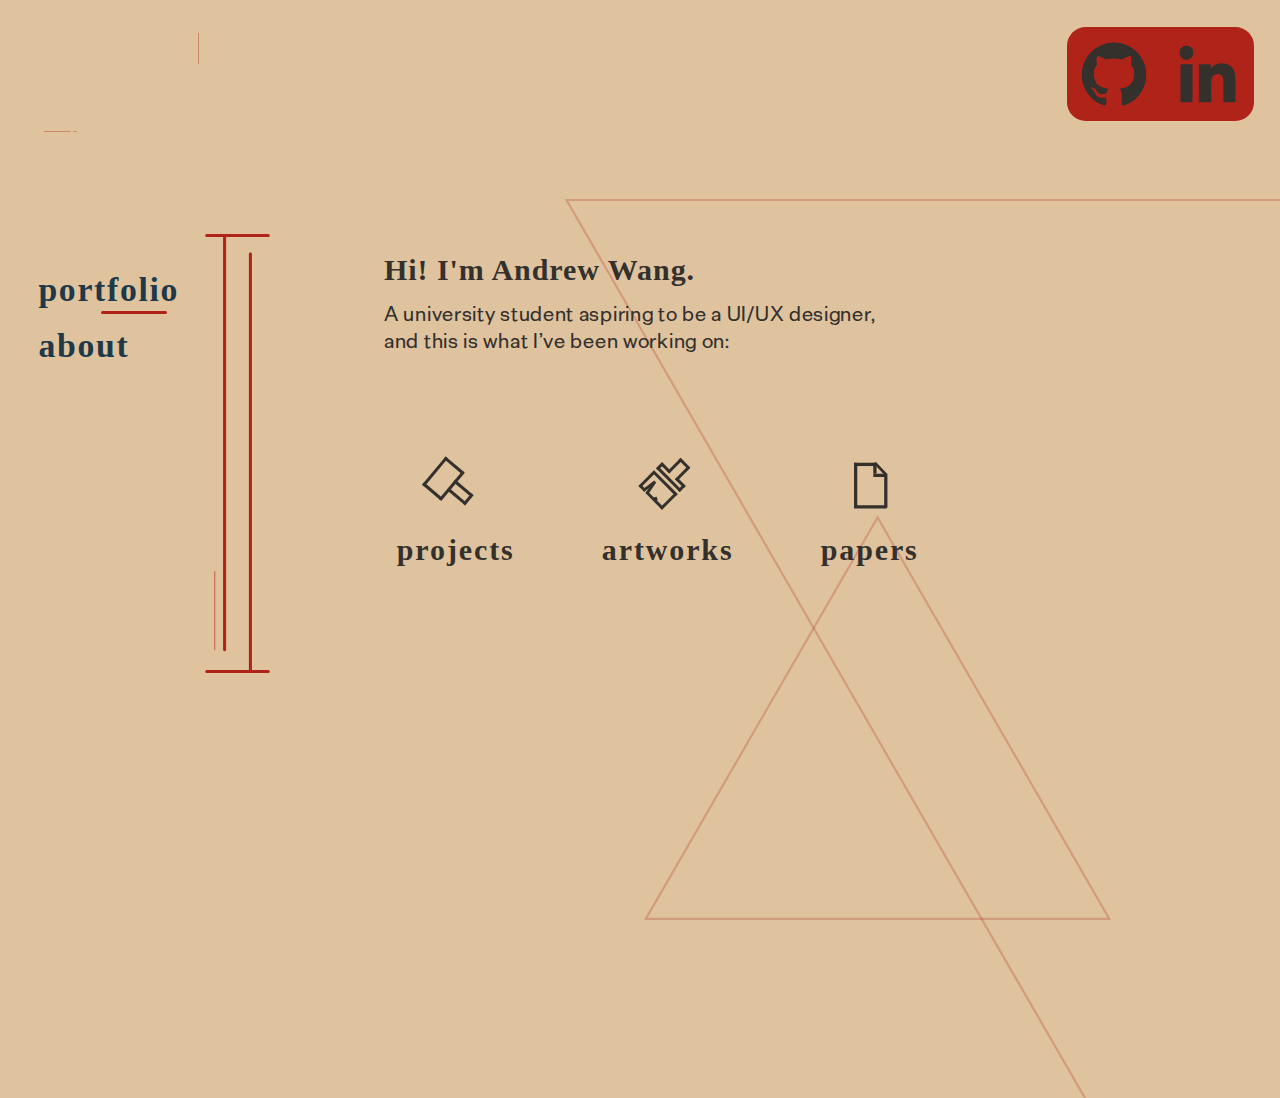
==== commit 35bad286: "Add files via upload" ====
--- a/index.html
+++ b/index.html
@@ -2,6 +2,7 @@
 <html>
 	<head>
 		<link rel="stylesheet" href="index.css">
+		<link rel="icon" type="image/x-icon" href="Favicon.svg">
 		<meta charset="utf-8">
 		<meta http-equiv="X-UA-Compatible" content="IE=edge">
 		<meta name = "viewport" content = "width=device-width, initial-scale=1.0">
@@ -10,28 +11,25 @@
 	</head>
 
 	<body>
-		<script src = "main.js"></script>
-		
 		<!-- page background elements -->
 		<img class="homepage-background" src = "Homepage Background.svg" alt="">
 		<img class="page-menu-graphic" src = "Page Menu Graphic.svg" alt="">
 		
 		<!-- logo elements -->
 		<div id="logo-container" onclick="window.location.href='index.html'">
+			<div class = "logo-bkgd">
+				<img src="Logo_Background_V2.svg" alt="">
+			</div>
+			<div class = "logo">
+				<img src="Portfolio_Logo.svg" alt="">
+			</div>
 			<div class="logo-graphics">
 				<img src = "Logo Graphics.svg" alt="">
-			</div>
-			<div class = "logo-bkgd">
-				<img src="Logo Background 2.svg" alt="">
-			</div>
-			<div class = "logo">
-				<img src="portfolio_site_logo_v3.svg" alt="">
 			</div>
 		</div>
 		
 		<!-- top menu bar elements -->
-		<div>
-			<img class="top-menu-graphics" src = "Top Menu Graphics.svg" alt="">
+		<div class="top-menu-bkgd">
 			<div id="github-icon-container" onClick="window.open('https://github.com/andwan55','_blank')">
 				<img class="github-icon2" src = "Github Icon 2.svg" alt="">
 				<img class="github-icon1" src = "Github Icon 1.svg" alt="">
@@ -40,16 +38,24 @@
 				<img class="linkedin-icon2" src = "Linkedin Icon 2.svg" alt="">
 				<img class="linkedin-icon1" src = "Linkedin Icon 1.svg" alt="">
 			</div>
-		</div>
+		</div>	
 		
 		<!-- left menu elements -->
-		<div>
-			<div id = "portfolio-link-container" onclick="window.location.href='index.html'">
-				<div class = "portfolio-link">portfolio</div>
+		<div id="left-menu-container">
+			<div id = "portfolio-link-container">
+				<div class = "portfolio-link" onclick="window.location.href='index.html'">portfolio</div>
 				<img class="portfolio-link-line-static" src = "Link Line.svg" alt="">
+				<div class = "portfolio-menu-button" src = "Portfolio Menu Button.svg" alt=""></div>
+				<div class = "portfolio-menu-container">
+					<div class = "portfolio-hover-menu">
+						<div class = "portfolio-menu-text" onclick="window.location.href='projects.html'">projects</div>
+						<div class = "portfolio-menu-text" onclick="window.location.href='artworks.html'">artworks</div>
+						<div class = "portfolio-menu-text" onclick="window.location.href='papers.html'">papers</div>
+					</div>
+				</div>
 			</div>
-			<div id= "about_me-link-container" onclick="window.location.href='about_me.html'">  
-				<div class = "about_me-link">about</div>
+			<div id= "about_me-link-container">  
+				<div class = "about_me-link" onclick="window.location.href='about_me.html'">about</div>
 				<img class="about_me-link-line" src ="Link Line.svg" alt="">
 			</div>
 		</div>
@@ -59,12 +65,17 @@
 			<div class = "homepage-description-title">Hi! I'm Andrew Wang.</div>
 			<div class = "homepage-description-main">A university student aspiring to be a UI/UX designer,<br>and this is what I’ve been working on:</div>
 			<img class = "homepage-menu-separator" src = "Homepage Assets/Homepage Menu Separator.svg" alt="">
-			<div class = "home-nav-projects" onclick="window.location.href='projects.html'">projects</div>
-			<img class="home-menu-projects" src = "Homepage Assets/Projects Icon.svg" alt="" onclick="window.location.href='projects.html'">
-			<div class = "home-nav-artworks" onclick="window.location.href='artworks.html'">artworks</div>
-			<img class="home-menu-artworks" src = "Homepage Assets/Artworks Icon.svg" alt="" onclick="window.location.href='artworks.html'">
-			<div class = "home-nav-papers" onclick="window.location.href='papers.html'">papers</div>
-			<img class="home-menu-papers" src ="Homepage Assets/Papers Icon.svg" alt="" onclick="window.location.href='papers.html'">
+			<div class = "home-menu-container">
+				<img class="home-menu-projects" src = "Homepage Assets/Projects Icon.svg" alt="" onclick="window.location.href='projects.html'">
+				<img class="home-menu-artworks" src = "Homepage Assets/Artworks Icon.svg" alt="" onclick="window.location.href='artworks.html'">
+				<img class="home-menu-papers" src ="Homepage Assets/Papers Icon.svg" alt="" onclick="window.location.href='papers.html'">
+			</div>
+			<div class = "home-nav-container">
+				<div class = "home-nav-projects" onclick="window.location.href='projects.html'">projects</div>
+				<div class = "home-nav-artworks" onclick="window.location.href='artworks.html'">artworks</div>
+				<div class = "home-nav-papers" onclick="window.location.href='papers.html'">papers</div>
+			</div>
 		</div>
+		<script src = "main.js"></script>
 	</body>
 </html>--- a/index.css
+++ b/index.css
@@ -116,18 +116,110 @@
 	position: absolute;
 	width: calc(105px * var(--sizing-factor));
 	height: calc(703px * var(--sizing-factor));
-	left: calc(319px * var(--sizing-factor));
-	top: calc(285px * var(--sizing-factor));
-}
-
+	left: 16vw;
+	top: 26vh;
+}
+.page-node{
+	position: absolute;
+	width: calc(width * var(--sizing-factor));
+	height: calc(72px * var(--sizing-factor));
+	left: 23vw;
+	top: 23vh;
+}
+#central-container{
+	position: absolute;
+	width: calc(1475px * var(--sizing-factor));
+	left: 25vw;
+	top: 34vh;
+}
+#alt-central-container{
+	position: absolute;
+	width: calc(1277px * var(--sizing-factor));
+	height: calc(374px * var(--sizing-factor));
+	left: 25vw;
+	top: 34vh;
+
+	display: flex;
+	justify-content: space-between;
+}
+
+/* slideshow code */
+.slideshow-container{
+	position: relative;
+	max-width: calc(900px * var(--sizing-factor));
+	max-height: calc(600px * var(--sizing-factor));
+	margin: 0 auto;
+	margin-bottom: calc(60px * var(--sizing-factor));
+}
+.slideshow-caption{
+	width: fit-content;
+	margin-top: calc(-20px * var(--sizing-factor));
+	margin-bottom: calc(60px * var(--sizing-factor));
+	margin-left: auto;
+	margin-right: auto;
+
+	padding: calc(15px * var(--sizing-factor)) calc(25px * var(--sizing-factor));
+	text-align: center;
+	font-family: 'TT Norms Pro';
+	font-style: normal;
+	font-weight: calc(400 * var(--sizing-factor));
+	font-size: calc(20px * var(--sizing-factor));
+	line-height: calc(24px * var(--sizing-factor));
+	letter-spacing: calc(0.08em * var(--sizing-factor));
+	color: #FFFFFF;
+	vertical-align: middle;
+
+	background: var(--base-color);
+	box-shadow: 0px 4px 4px rgba(0, 0, 0, 0.25);
+	border-radius: calc(10px * var(--sizing-factor));
+}
+  
+  /* Next & previous buttons */
+.prev, .next {
+	cursor: pointer;
+	position: absolute;
+	top: 50%;
+	width: auto;
+	margin-top: calc(-22px * var(--sizing-factor));
+	padding: calc(16px * var(--sizing-factor));
+	color: white;
+	background-color: var(--base-color);
+	font-weight: bold;
+	font-size: calc(18px * var(--sizing-factor));
+	transition: 0.6s ease;
+	border-radius: 0 calc(3px * var(--sizing-factor)) calc(3px * var(--sizing-factor)) 0;
+	user-select: none;
+}
+  
+  /* Position the "next button" to the right */
+.next {
+	right: 0;
+	border-radius: calc(3px * var(--sizing-factor)) 0 0 calc(3px * var(--sizing-factor));
+}
+  
+  /* On hover, add a black background color with a little bit see-through */
+.prev:hover, .next:hover {
+	background-color: rgba(0,0,0,0.8);
+}
+  
+/* Fading animation */
+.fade {
+	animation-name: fade;
+	animation-duration: 1.5s;
+}
+  
+@keyframes fade {
+	from {opacity: .4}
+	to {opacity: 1}
+}
 
 /* homepage */
 .homepage-background{
 	position: absolute;
 	width: 100%;
 	height: 100%;
-	left: calc(869px * var(--sizing-factor));
-	top: calc(246px * var(--sizing-factor));
+	left: 43vw;
+	top: 22vh;
 }
 
 /* about me */
@@ -135,16 +227,26 @@
 	position: absolute;
 	width: calc(936px * var(--sizing-factor));
 	height: calc(507px * var(--sizing-factor));
-	left: calc(906px * var(--sizing-factor));
-	top: calc(299px * var(--sizing-factor));
-	opacity: 0.7;
-}
-.about-me-page-node{
-	position: absolute;
-	width: calc(239px * var(--sizing-factor));
-	height: calc(72px * var(--sizing-factor));
-	left: calc(462px * var(--sizing-factor));
-	top: calc(254px * var(--sizing-factor));
+	left: 44vw;
+	top: 27vh;
+}
+
+/* artworks */
+.artworks-background{
+	position: fixed;
+	width: calc(1380px * var(--sizing-factor));
+	height: calc(186px * var(--sizing-factor));
+	left: 28vw;
+	top: 60vh;
+}
+
+/* projects */
+.projects-background{
+	position: fixed;
+	width: calc(1321px * var(--sizing-factor));
+	height: calc(186px * var(--sizing-factor));
+	left: 28vw;
+	top: 60vh;
 }
 
 /* papers */
@@ -152,64 +254,33 @@
 	position: fixed;
 	width: calc(1043.25px * var(--sizing-factor));
 	height: calc(186px * var(--sizing-factor));
-	left: calc(555px * var(--sizing-factor));
-	top: calc(572px * var(--sizing-factor));
-}
-.page-node{
-	position: absolute;
-	width: calc(239px * var(--sizing-factor));
-	height: calc(72px * var(--sizing-factor));
-	left: calc(462px * var(--sizing-factor));
-	top: calc(254px * var(--sizing-factor));
-}
-
-/* artworks */
-.artworks-background{
-	position: fixed;
-	width: calc(1380px * var(--sizing-factor));
-	height: calc(186px * var(--sizing-factor));
-	left: calc(555px * var(--sizing-factor));
-	top: calc(572px * var(--sizing-factor));
-}
-.close-icon{
-	position: absolute;
-	width: calc(35px * var(--sizing-factor));
-	height: calc(35px * var(--sizing-factor));
-	left: calc(1837px * var(--sizing-factor));
-	top: calc(50px * var(--sizing-factor));
-	display: none;
-}
-
-/* projects */
-.projects-background{
-	position: fixed;
-	width: calc(1321px * var(--sizing-factor));
-	height: calc(186px * var(--sizing-factor));
-	left: calc(555px * var(--sizing-factor));
-	top: calc(572px * var(--sizing-factor));
+	left: 28vw;
+	top: 60vh;
 }
 
 /* logo elements ------------------------------------------------------------------- */
 
 #logo-container{
 	position: absolute;
-	left: calc(37px * var(--sizing-factor));
-	top: calc(31px * var(--sizing-factor));
+	left: 3vw;
+	top: 3vh;
+	width: calc(240px * var(--sizing-factor));
+	height: calc(240px * var(--sizing-factor));
+	display: flex;
+	align-items: center;
+	justify-content: center;
 	cursor: pointer;
 }
 
 .logo{
-	position: absolute;
-	width: calc(274px * var(--sizing-factor));
-	height: calc(192.16px * var(--sizing-factor));
-	left: calc(19px * var(--sizing-factor));
-	top: calc(27px * var(--sizing-factor));
+	width: calc(143.75px * var(--sizing-factor));
+	height: calc(157.55px * var(--sizing-factor));
 }
 
 .logo-bkgd{
 	position: absolute;
-	width: calc(314px * var(--sizing-factor));
-	height: calc(190px * var(--sizing-factor));
+	width: calc(240px * var(--sizing-factor));
+	height: calc(240px * var(--sizing-factor));
 	opacity: 0%;
 	transition: 0.6s;
 }
@@ -220,10 +291,10 @@
 
 .logo-graphics{
 	position: absolute;
-	width: calc(306px * var(--sizing-factor));
-	height: calc(196px * var(--sizing-factor));
-	left: calc(20px * var(--sizing-factor));
-	top: calc(10px * var(--sizing-factor));
+	width: calc(248px * var(--sizing-factor));
+	height: calc(249px * var(--sizing-factor));
+	left: 4%;
+	top: 4%;
 }
 
 
@@ -233,16 +304,27 @@
 	position: absolute;
 	width: calc(716px * var(--sizing-factor));
 	height: calc(62.28px * var(--sizing-factor));
-	left: calc(1300px * var(--sizing-factor)); /* original is 1151px + 149px*/
+	right: 0vw;
 	top: calc(116px * var(--sizing-factor));
 }
 
+.top-menu-bkgd{
+	position: absolute;
+	width: calc(300px * var(--sizing-factor));
+	height: calc(150px * var(--sizing-factor));
+	right: 2vw;
+	top: 3vh;
+	display: flex;
+	align-items: center;
+	justify-content: space-around;
+
+	background: var(--graphics-color);
+	border-radius: calc(30px * var(--sizing-factor));
+}
+
 #github-icon-container{
-	position: absolute;
 	width: calc(102px * var(--sizing-factor));
 	height: calc(102px * var(--sizing-factor));
-	left: calc(1737px * var(--sizing-factor)); /* original 1629px + 108px*/
-	top: calc(34px * var(--sizing-factor));
 	cursor: pointer;
 }
 .github-icon1, .github-icon2{
@@ -258,11 +340,8 @@
 	opacity: 100%;
 }
 #linkedin-icon-container{
-	position: absolute;
 	width: calc(102px * var(--sizing-factor));
 	height: calc(102px * var(--sizing-factor));
-	left: calc(1873px * var(--sizing-factor)); /* original 1765px + 108px*/
-	top: calc(34px * var(--sizing-factor));
 	cursor: pointer;
 }
 .linkedin-icon1, .linkedin-icon2{
@@ -282,20 +361,14 @@
 /* left menu elements ------------------------------------------------------------------- */
 
 /* general elements */
-#portfolio-link-container{
+#left-menu-container{
 	position: absolute;
 	width: calc(215px * var(--sizing-factor));
-	height: calc(65px * var(--sizing-factor));
-	left: calc(54px * var(--sizing-factor));
-	top: calc(338px * var(--sizing-factor));
-	cursor: pointer;
-}
-#portfolio-link-container:hover > .portfolio-link-line{
-	left: calc(125px * var(--sizing-factor));
-	opacity: 100%;
-}
+	left: 3vw;
+	top: 30vh;
+}
+
 .portfolio-link, .about_me-link{
-	position: absolute;
 
 	font-family: 'Exensa Grotesk';
 	font-style: normal;
@@ -307,11 +380,24 @@
 	letter-spacing: calc(00.08em * var(--sizing-factor));
 
 	color: var(--alt-color);
-}
+	cursor: pointer;
+}
+
+#portfolio-link-container{
+	position: relative;
+	margin-bottom: calc(25px * var(--sizing-factor));
+}
+#portfolio-link-container:hover .portfolio-link-line{
+	left: calc(100px * var(--sizing-factor));
+	opacity: 100%;
+}
+#portfolio-link-container:hover .portfolio-menu-container{
+	display: block;
+}
+
 .portfolio-link-line{
 	position: absolute;
 	width: calc(105px * var(--sizing-factor));
-	height: calc(5px * var(--sizing-factor));
 	top: calc(65px * var(--sizing-factor));
 	left: calc(-100px * var(--sizing-factor));
 	opacity: 0%;
@@ -320,39 +406,85 @@
 .portfolio-link-line-static{
 	position: absolute;
 	width: calc(105px * var(--sizing-factor));
-	height: calc(5px * var(--sizing-factor));
 	top: calc(65px * var(--sizing-factor));
-	left: calc(125px * var(--sizing-factor));
+	left: calc(100px * var(--sizing-factor));
+	padding: 0;
 }
 
 #about_me-link-container{
-	position: absolute;
-	width: calc(145px * var(--sizing-factor));
-	height: calc(80px * var(--sizing-factor));
-	left: calc(54px * var(--sizing-factor));
-	top: calc(439px * var(--sizing-factor));
-	cursor: pointer;
+	position: relative;
+	margin-bottom: calc(25px * var(--sizing-factor));
 }
 #about_me-link-container:hover > .about_me-link-line{
-	left: calc(50px * var(--sizing-factor));
+	left: calc(30px * var(--sizing-factor));
 	opacity: 100%;
 }
 
 .about_me-link-line{
 	position: absolute;
 	width: calc(105px * var(--sizing-factor));
-	height: calc(5px * var(--sizing-factor));
 	top: calc(65px * var(--sizing-factor));
 	left: calc(-100px * var(--sizing-factor));
 	opacity: 0%;
 	transition: 0.8s;
+	padding: 0;
 }
 .about_me-link-line-static{
 	position: absolute;
 	width: calc(105px * var(--sizing-factor));
-	height: calc(5px * var(--sizing-factor));
 	top: calc(65px * var(--sizing-factor));
-	left: calc(50px * var(--sizing-factor));
+	left: calc(30px * var(--sizing-factor));
+}
+
+.portfolio-menu-container{
+	position: absolute;
+	width: calc(200px * var(--sizing-factor));
+	height: calc(225px * var(--sizing-factor));
+	top: calc(60px * var(--sizing-factor));
+	display: none;
+}
+.portfolio-hover-menu{
+	position: absolute;
+	width: calc(200px * var(--sizing-factor));
+	height: calc(200px * var(--sizing-factor));
+	padding: calc(15px * var(--sizing-factor));
+	align-content: center;
+
+	background: var(--base-color);
+	box-shadow: 4px 4px 4px rgba(0, 0, 0, 0.25);
+	border-radius: calc(30px * var(--sizing-factor));
+	opacity: 0%;
+	animation-name: portfolio-menu-anim;
+	animation-duration: 0.5s;
+	animation-fill-mode: forwards;
+}
+@keyframes portfolio-menu-anim{
+	100%{
+		transform: translateY(calc(20px * var(--sizing-factor)));
+		opacity: 100%;
+		z-index: 1;
+	}
+}
+
+.portfolio-menu-text{
+	font-family: 'Exensa Grotesk';
+	font-style: normal;
+	font-size: calc(40px * var(--sizing-factor));
+	line-height: calc(45px * var(--sizing-factor));
+	text-align: center;
+	/* identical to box height */
+
+	letter-spacing: calc(00.08em * var(--sizing-factor));
+	margin-top: calc(10px * var(--sizing-factor));
+	margin-bottom: calc(10px * var(--sizing-factor));
+
+	color: #FFFFFF;
+	cursor: pointer;
+	transition: 0.3s;
+}
+.portfolio-menu-text:hover{
+	color: var(--graphics-color);
+	transform: scale(1.01);
 }
 
 
@@ -371,8 +503,8 @@
 	letter-spacing: calc(00.05em * var(--sizing-factor));
 
 	color: var(--base-color);
-	left: calc(617px * var(--sizing-factor));
-	top: calc(310px * var(--sizing-factor));
+	left: 30vw;
+	top: 28vh;
 }
 .homepage-description-main{
 	position: absolute;
@@ -385,22 +517,39 @@
 	letter-spacing: calc(00.05em * var(--sizing-factor));
 
 	color: var(--base-color);
-	left: calc(617px * var(--sizing-factor));
-	top: calc(368px * var(--sizing-factor));
+	left: 30vw;
+	top: 34vh;
 }
 .homepage-menu-separator{
 	position: absolute;
 	width: calc(917px * var(--sizing-factor));
-	height: calc(3px * var(--sizing-factor));
-	left: calc(590px * var(--sizing-factor));
-	top: calc(515px * var(--sizing-factor));
+	left: 29vw;
+	top: 46vh;
+}
+
+.home-menu-container{
+	position: absolute;
+	width: calc(745px * var(--sizing-factor));
+	height: calc(200px * var(--sizing-factor));
+	left: 33vw;
+	top: 47vh;
+	display: flex;
+	align-items: center;
+	justify-content: space-between;
+}
+
+.home-nav-container{
+	position: absolute;
+	width: calc(835px * var(--sizing-factor));
+	height: calc(60px * var(--sizing-factor));
+	left: 31vw;
+	top: 59vh;
+	display: flex;
+	align-items: center;
+	justify-content: space-between;
 }
 
 .home-nav-projects{
-	position: absolute;
-	left: calc(617px * var(--sizing-factor));
-	top: calc(665px * var(--sizing-factor));
-
 	font-family: 'Exensa Grotesk';
 	font-style: normal;
 	font-weight: bold;
@@ -415,23 +564,17 @@
 }
 
 .home-menu-projects{
-	position: absolute;
 	width: calc(94px * var(--sizing-factor));
 	height: calc(106px * var(--sizing-factor));
-	left: calc(663px * var(--sizing-factor));
-	top: calc(575px * var(--sizing-factor));
+	top: calc(10px * var(--sizing-factor));
 	transition: 1s;
 	cursor: pointer;
 }
 .home-menu-projects:hover{
-	top: calc(565px * var(--sizing-factor));
+	transform: translateY(calc(-10px * var(--sizing-factor)));
 }
 
 .home-nav-artworks{
-	position: absolute;
-	left: calc(960px * var(--sizing-factor));
-	top: calc(665px * var(--sizing-factor));
-
 	font-family: 'Exensa Grotesk';
 	font-style: normal;
 	font-weight: bold;
@@ -446,24 +589,18 @@
 }
 
 .home-menu-artworks{
-	position: absolute;
 	width: calc(94px * var(--sizing-factor));
 	height: calc(106px * var(--sizing-factor));
-	left: calc(1015px * var(--sizing-factor));
-	top: calc(565px * var(--sizing-factor));
 	transition: 1s;
 	cursor: pointer;
+	transform: translateY(calc(-8px * var(--sizing-factor)));
 }
 
 .home-menu-artworks:hover{
-	top: calc(555px * var(--sizing-factor));
+	transform: translateY(calc(-18px * var(--sizing-factor)));
 }
 
 .home-nav-papers{
-	position: absolute;
-	left: calc(1337px * var(--sizing-factor));
-	top: calc(665px * var(--sizing-factor));
-
 	font-family: 'Exensa Grotesk';
 	font-style: normal;
 	font-weight: bold;
@@ -478,25 +615,40 @@
 }
 
 .home-menu-papers{
-	position: absolute;
 	width: calc(54px * var(--sizing-factor));
 	height: calc(74px * var(--sizing-factor));
-	left: calc(1385px * var(--sizing-factor));
-	top: calc(585px * var(--sizing-factor));
+	top: calc(10px * var(--sizing-factor));
 	transition: 1s;
 	cursor: pointer;
 }
 .home-menu-papers:hover{
-	top: calc(575px * var(--sizing-factor));
+	transform: translateY(calc(-10px * var(--sizing-factor)));
 }
 
 /* about me */
+#about-box{
+	width: calc(880px * var(--sizing-factor));
+	height: calc(270px * var(--sizing-factor));
+	margin-left: calc(40px * var(--sizing-factor));
+
+	padding: calc(40px * var(--sizing-factor));
+	background: var(--base-color);
+	box-shadow: 0px 4px 4px rgba(0, 0, 0, 0.25);
+	border-radius: 	calc(30px * var(--sizing-factor));
+	justify-content: right;
+	
+	font-family: 'TT Norms Pro';
+	font-style: normal;
+	font-weight: calc(400 * var(--sizing-factor));
+	font-size: calc(20px * var(--sizing-factor));
+	line-height: calc(24px * var(--sizing-factor));
+	letter-spacing: calc(0.08em * var(--sizing-factor));
+
+	color: #FFFFFF;
+}
 #profile-pic-container{
-	position: absolute;
 	width: calc(297px * var(--sizing-factor));
-	height: calc(297px * var(--sizing-factor));
-	left: calc(499px * var(--sizing-factor));
-	top: calc(356px * var(--sizing-factor));	
+	height: calc(297px * var(--sizing-factor));	
 }
 #profile-pic-container:hover .profile-pic-graphic{
 	transform: rotate(40deg);
@@ -513,47 +665,6 @@
 	width: calc(297px * var(--sizing-factor));
 	height: calc(297px * var(--sizing-factor));
 	transition: 0.4s;
-}
-.about-me-text{
-	position: absolute;
-	left: calc(850px * var(--sizing-factor));
-	top: calc(378px * var(--sizing-factor));
-	width: calc(1000px * var(--sizing-factor));
-	height: calc(250px * var(--sizing-factor));
-
-	font-family: 'TT Norms Pro';
-	font-style: normal;
-	font-weight: calc(400 * var(--sizing-factor));
-	font-size: calc(20px * var(--sizing-factor));
-	line-height: calc(24px * var(--sizing-factor));
-	letter-spacing: calc(0.08em * var(--sizing-factor));
-
-	color: var(--base-color);
-}
-.resume-button{
-	position: absolute;
-	background: var(--background-color);
-	border: calc(2px * var(--sizing-factor)) solid var(--base-color);
-	border-radius: calc(5px * var(--sizing-factor));
-	padding: 3px 12px;
-	text-align: center;
-	font-family: 'Exensa Grotesk';
-	font-style: normal;
-	font-size: calc(20px * var(--sizing-factor));
-	line-height: 24px;
-	letter-spacing: calc(0.05em * var(--sizing-factor));
-	color: var(--base-color);
-	
-	left: calc(846px * var(--sizing-factor));
-	top: calc(566px * var(--sizing-factor));
-	transition: 0.3s;
-	display: inline-flex;
-	align-items: center;
-}
-.resume-button:hover{
-	box-shadow: calc(2px * var(--sizing-factor)) calc(4px * var(--sizing-factor)) calc(4px * var(--sizing-factor)) rgba(0, 0, 0, 0.25);
-	background: var(--base-color);
-	color: #FFFFFF;
 }
 
 /* papers */
@@ -570,14 +681,25 @@
 	transition: 0.3s;
 }
 .paper-button{
-	position: absolute;
+	width: 75%;
+	height: calc(64px * var(--sizing-factor));
+
 	font-family: 'Exensa Grotesk';
 	font-style: normal;
 	font-weight: calc(700 * var(--sizing-factor));
-	font-size: calc(20px * var(--sizing-factor));
+	font-size: calc(22px * var(--sizing-factor));
+	line-height: calc(26px * var(--sizing-factor));
+	letter-spacing: calc(0.05em * var(--sizing-factor));
 	background: var(--background-color);
+	border: calc(4px * var(--sizing-factor)) solid var(--graphics-color);
 	color: var(--base-color);
+	border-radius: calc(15px * var(--sizing-factor));
 	box-shadow: 0px calc(4px * var(--sizing-factor)) calc(4px * var(--sizing-factor)) rgba(0, 0, 0, 0.25);
+
+	padding-top: calc(15px * var(--sizing-factor));
+	padding-left: calc(20px * var(--sizing-factor));
+	text-align: left;
+	margin-bottom: calc(20px * var(--sizing-factor));
 	
 	transition: 0.3s;
 	cursor: pointer;
@@ -592,207 +714,46 @@
 	opacity: 100%;
 }
 
-#paper1-button{
-	position: absolute;
-	width: calc(895px * var(--sizing-factor));
-	height: calc(64px * var(--sizing-factor));
-	left: calc(460px * var(--sizing-factor));
-	top: calc(349px * var(--sizing-factor));
-	line-height: calc(24px * var(--sizing-factor));
-	/* identical to box height */
-	background: inherit;
-	border: calc(4px * var(--sizing-factor)) solid var(--graphics-color);
-	box-shadow: inherit;
-	border-radius: calc(5px * var(--sizing-factor));
-	
-	padding-top: calc(15px * var(--sizing-factor));
-	padding-left: calc(20px * var(--sizing-factor));
-	text-align: left;
-
-	letter-spacing: calc(0.05em * var(--sizing-factor));
-
-	color: inherit;
-}
-#paper2-button{
-	position: absolute;
-	width: calc(1016px * var(--sizing-factor));
-	height: calc(64px * var(--sizing-factor));
-	left: calc(460px * var(--sizing-factor));
-	top: calc(478px * var(--sizing-factor));
-	line-height: calc(24px * var(--sizing-factor));
-	/* identical to box height */
-	background: inherit;
-	border: calc(4px * var(--sizing-factor)) solid var(--graphics-color);
-	box-shadow: inherit;
-	border-radius: calc(5px * var(--sizing-factor));
-	
-	padding-top: calc(15px * var(--sizing-factor));
-	padding-left: calc(20px * var(--sizing-factor));
-	text-align: left;
-
-	letter-spacing: calc(0.05em * var(--sizing-factor));
-
-	color: inherit;
-}
-#paper3-button{
-	position: absolute;
-	width: calc(939px * var(--sizing-factor));
-	height: calc(64px * var(--sizing-factor));
-	left: calc(460px * var(--sizing-factor));
-	top: calc(607px * var(--sizing-factor));
-	line-height: calc(24px * var(--sizing-factor));
-	/* identical to box height */
-	background: inherit;
-	border: calc(4px * var(--sizing-factor)) solid var(--graphics-color);
-	box-shadow: inherit;
-	border-radius: calc(5px * var(--sizing-factor));
-	
-	padding-top: calc(15px * var(--sizing-factor));
-	padding-left: calc(20px * var(--sizing-factor));
-	text-align: left;
-
-	letter-spacing: calc(0.05em * var(--sizing-factor));
-
-	color: inherit;
-}
-#paper4-button{
-	position: absolute;
-	width: calc(654px * var(--sizing-factor));
-	height: calc(64px * var(--sizing-factor));
-	left: calc(460px * var(--sizing-factor));
-	top: calc(736px * var(--sizing-factor));
-	line-height: calc(24px * var(--sizing-factor));
-	/* identical to box height */
-	background: inherit;
-	border: calc(4px * var(--sizing-factor)) solid var(--graphics-color);
-	box-shadow: inherit;
-	border-radius: calc(5px * var(--sizing-factor));
-	
-	padding-top: calc(15px * var(--sizing-factor));
-	padding-left: calc(20px * var(--sizing-factor));
-	text-align: left;
-
-	letter-spacing: calc(0.05em * var(--sizing-factor));
-
-	color: inherit;
-}
-#paper5-button{
-	position: absolute;
-	width: calc(864px * var(--sizing-factor));
-	height: calc(64px * var(--sizing-factor));
-	left: calc(460px * var(--sizing-factor));
-	top: calc(865px * var(--sizing-factor));
-	line-height: calc(24px * var(--sizing-factor));
-	/* identical to box height */
-	background: inherit;
-	border: calc(4px * var(--sizing-factor)) solid var(--graphics-color);
-	box-shadow: inherit;
-	border-radius: calc(5px * var(--sizing-factor));
-	
-	padding-top: calc(15px * var(--sizing-factor));
-	padding-left: calc(20px * var(--sizing-factor));
-	text-align: left;
-
-	letter-spacing: calc(0.05em * var(--sizing-factor));
-
-	color: inherit;
-}
-#paper6-button{
-	position: absolute;
-	width: calc(939px * var(--sizing-factor));
-	height: calc(64px * var(--sizing-factor));
-	left: calc(460px * var(--sizing-factor));
-	top: calc(994px * var(--sizing-factor));
-	line-height: calc(24px * var(--sizing-factor));
-	/* identical to box height */
-	background: inherit;
-	border: calc(4px * var(--sizing-factor)) solid var(--graphics-color);
-	box-shadow: inherit;
-	border-radius: calc(5px * var(--sizing-factor));
-	
-	padding-top: calc(15px * var(--sizing-factor));
-	padding-left: calc(20px * var(--sizing-factor));
-	text-align: left;
-
-	letter-spacing: calc(0.05em * var(--sizing-factor));
-
-	color: inherit;
-}
-#paper7-button{
-	position: absolute;
-	width: calc(911px * var(--sizing-factor));
-	height: calc(64px * var(--sizing-factor));
-	left: calc(460px * var(--sizing-factor));
-	top: calc(1123px * var(--sizing-factor));
-	line-height: calc(24px * var(--sizing-factor));
-	/* identical to box height */
-	background: inherit;
-	border: calc(4px * var(--sizing-factor)) solid var(--graphics-color);
-	box-shadow: inherit;
-	border-radius: calc(5px * var(--sizing-factor));
-	
-	padding-top: calc(15px * var(--sizing-factor));
-	padding-left: calc(20px * var(--sizing-factor));
-	text-align: left;
-
-	letter-spacing: calc(0.05em * var(--sizing-factor));
-
-	color: inherit;
-}
-#paper8-button{
-	position: absolute;
-	width: calc(622px * var(--sizing-factor));
-	height: calc(64px * var(--sizing-factor));
-	left: calc(460px * var(--sizing-factor));
-	top: calc(1252px * var(--sizing-factor));
-	line-height: calc(24px * var(--sizing-factor));
-	/* identical to box height */
-	background: inherit;
-	border: calc(4px * var(--sizing-factor)) solid var(--graphics-color);
-	box-shadow: inherit;
-	border-radius: calc(5px * var(--sizing-factor));
-	
-	padding-top: calc(15px * var(--sizing-factor));
-	padding-left: calc(20px * var(--sizing-factor));
-	text-align: left;
-
-	letter-spacing: calc(0.05em * var(--sizing-factor));
-
-	color: inherit;
-}
-.papers-footer{
-	position: absolute;
-	width: calc(1411px * var(--sizing-factor));
-	height: calc(87px * var(--sizing-factor));
-	top: calc(1381px * var(--sizing-factor));
-	left: calc(550px * var(--sizing-factor)); /* original is 499px */
-}
-
-/* artworks - frame shift is 462x, 349y*/
-.close-icon{
-	position: absolute;
-	width: calc(35px * var(--sizing-factor));
-	height: calc(35px * var(--sizing-factor));
-	top: calc(40px * var(--sizing-factor));
-	left: calc(1980px * var(--sizing-factor));
-	display: none;
-	transition: 0.3s;
-}
-.popup-bkgd{
-	position: absolute;
-	width: calc(2100px * var(--sizing-factor));
-	height: calc(1080px * var(--sizing-factor));
-	left: 0;
-	top: 0;
-	display: none;
-	transition: 0.3s;
-}
-.traditional-artworks-title{
-	position: absolute;
-	width: calc(243px * var(--sizing-factor));
+
+/* artworks */
+.artwork-container{
+	position: absolute;
+	width: calc(1277px * var(--sizing-factor));
+	height: calc(374px * var(--sizing-factor));
+	left: 25vw;
+	top: 34vh;
+	display: flex;
+	justify-content: space-between;
+}
+.artwork{
+	width: calc(width * var(--sizing-factor));
+	max-width: calc(1000px * var(--sizing-factor));
+	height: calc(height * var(--sizing-factor));
+	max-height: calc(500px * var(--sizing-factor));
+
+	margin-right: calc(15px * var(--sizing-factor));
+	margin-bottom: calc(10px * var(--sizing-factor));
+
+	border-radius: calc(20px * var(--sizing-factor));
+
+	cursor: pointer;
+	transition: 0.3s; 
+}
+.artwork:hover{
+	opacity: 0.7;
+}
+
+.artwork-element-container{
+	width: calc(1500px * var(--sizing-factor));
 	height: calc(26px * var(--sizing-factor));
-	top: calc(369px * var(--sizing-factor));
-	left: calc(1031px * var(--sizing-factor));
+	margin-top: calc(50px * var(--sizing-factor));
+	margin-bottom: calc(50px * var(--sizing-factor));
+	display: flex;
+	justify-content: center;
+	align-content: center;
+}
+.artwork-element-container:first-child{
+	margin-top: 0;
 }
 
 .modal {
@@ -844,434 +805,175 @@
 }
 
 .separator-graphic{
-	position: absolute;
-	width: calc(917px * var(--sizing-factor));
-	height: calc(3px * var(--sizing-factor));
-	top: calc(2941px * var(--sizing-factor));
-	left: calc(710px * var(--sizing-factor));
-}
-
-#artwork0001{
-	position: absolute;
-	width: calc(896px * var(--sizing-factor));
-	height: calc(591px * var(--sizing-factor));
-	top: calc(442px * var(--sizing-factor));
-	left: calc(492px * var(--sizing-factor));
-	cursor: pointer;
-	transition: 0.3s;
-}
-#artwork0001:hover {
-	opacity: 0.7;
-}
-
-#artwork0007 {
-	position: absolute;
-	width: calc(433px * var(--sizing-factor));
-	height: calc(285px * var(--sizing-factor));
-	top: calc(442px * var(--sizing-factor));
-	left: calc(1408px * var(--sizing-factor));
-	cursor: pointer;
-	transition: 0.3s;
-}
-#artwork0007:hover {
-	opacity: 0.7;
-}
-
-#artwork0006 {
-	position: absolute;
-	width: calc(432px * var(--sizing-factor));
-	height: calc(285px * var(--sizing-factor));
-	top: calc(748px * var(--sizing-factor));
-	left: calc(1408px * var(--sizing-factor));
-	cursor: pointer;
-	transition: 0.3s;
-}
-#artwork0006:hover {
-	opacity: 0.7;
-}
-
-#artwork0002 {
-	position: absolute;
-	width: calc(436px * var(--sizing-factor));
-	height: calc(285px * var(--sizing-factor));
-	top: calc(1066px * var(--sizing-factor));
-	left: calc(491px * var(--sizing-factor));
-	cursor: pointer;
-	transition: 0.3s;
-}
-#artwork0002:hover {
-	opacity: 0.7;
-}
-
-#artwork0004 {
-	position: absolute;
-	width: calc(865px * var(--sizing-factor));
-	height: calc(601px * var(--sizing-factor));
-	top: calc(1066px * var(--sizing-factor));
-	left: calc(976px * var(--sizing-factor));
-	cursor: pointer;
-	transition: 0.3s;
-}
-#artwork0004:hover {
-	opacity: 0.7;
-}
-
-#artwork0005 {
-	position: absolute;
-	width: calc(437px * var(--sizing-factor));
-	height: calc(285px * var(--sizing-factor));
-	top: calc(1382px * var(--sizing-factor));
-	left: calc(491px * var(--sizing-factor));
-	cursor: pointer;
-	transition: 0.3s;
-}
-#artwork0005:hover {
-	opacity: 0.7;
-}
-
-#artwork0003 {
-	position: absolute;
-	width: calc(734px * var(--sizing-factor));
-	height: calc(470px * var(--sizing-factor));
-	top: calc(1698px * var(--sizing-factor));
-	left: calc(491px * var(--sizing-factor));
-	cursor: pointer;
-	transition: 0.3s;
-}
-#artwork0003:hover {
-	opacity: 0.7;
-}
-
-#artwork0008 {
-	position: absolute;
-	width: calc(567px * var(--sizing-factor));
-	height: calc(470px * var(--sizing-factor));
-	top: calc(1698px * var(--sizing-factor));
-	left: calc(1274px * var(--sizing-factor));
-	cursor: pointer;
-	transition: 0.3s;
-}
-#artwork0008:hover {
-	opacity: 0.7;
-}
-
-#artwork0009 {
-	position: absolute;
-	width: calc(384px * var(--sizing-factor));
-	height: calc(254px * var(--sizing-factor));
-	top: calc(2199px * var(--sizing-factor));
-	left: calc(491px * var(--sizing-factor));
-	cursor: pointer;
-	transition: 0.3s;
-}
-#artwork0009:hover {
-	opacity: 0.7;
-}
-
-#artwork0010 {
-	position: absolute;
-	width: calc(386px * var(--sizing-factor));
-	height: calc(255px * var(--sizing-factor));
-	top: calc(2199px * var(--sizing-factor));
-	left: calc(908px * var(--sizing-factor));
-	cursor: pointer;
-	transition: 0.3s;
-}
-#artwork0010:hover {
-	opacity: 0.7;
-}
-
-#artwork0011 {
-	position: absolute;
-	width: calc(514px * var(--sizing-factor));
-	height: calc(700px * var(--sizing-factor));
-	top: calc(2199px * var(--sizing-factor));
-	left: calc(1327px * var(--sizing-factor));
-	cursor: pointer;
-	transition: 0.3s;
-}
-#artwork0011:hover {
-	opacity: 0.7;
-}
-
-#artwork0012 {
-	position: absolute;
-	width: calc(386px * var(--sizing-factor));
-	height: calc(255px * var(--sizing-factor));
-	top: calc(2485px * var(--sizing-factor));
-	left: calc(491px * var(--sizing-factor));
-	cursor: pointer;
-	transition: 0.3s;
-}
-#artwork0012:hover {
-	opacity: 0.7;
-}
-
-#artwork0013 {
-	position: absolute;
-	width: calc(386px * var(--sizing-factor));
-	height: calc(255px * var(--sizing-factor));
-	top: calc(2485px * var(--sizing-factor));
-	left: calc(908px * var(--sizing-factor));
-	cursor: pointer;
-	transition: 0.3s;
-}
-#artwork0013:hover {
-	opacity: 0.7;
-}
-
-.digital-artworks-title{
-	position: absolute;
-	width: calc(162px * var(--sizing-factor));
-	height: calc(26px * var(--sizing-factor));
-	top: calc(2999px * var(--sizing-factor));
-	left: calc(1073px * var(--sizing-factor));
-}
-
-#artwork-poster {
-	position: absolute;
-	width: calc(549px * var(--sizing-factor));
-	height: calc(646px * var(--sizing-factor));
-	top: calc(3072px * var(--sizing-factor));
-	left: calc(491px * var(--sizing-factor));
-	cursor: pointer;
-	transition: 0.3s;
-}
-#artwork-poster:hover {
-	opacity: 0.7;
-}
-
-#artwork0016 {
-	position: absolute;
-	width: calc(279px * var(--sizing-factor));
-	height: calc(379px * var(--sizing-factor));
-	top: calc(3072px * var(--sizing-factor));
-	left: calc(1097px * var(--sizing-factor));
-	cursor: pointer;
-	transition: 0.3s;
-}
-#artwork0016:hover {
-	opacity: 0.7;
-}
-
-#artwork0014 {
-	position: absolute;
-	width: calc(410px * var(--sizing-factor));
-	height: calc(557px * var(--sizing-factor));
-	top: calc(3072px * var(--sizing-factor));
-	left: calc(1432px * var(--sizing-factor));
-	cursor: pointer;
-	transition: 0.3s;
-}
-#artwork0014:hover {
-	opacity: 0.7;
-}
-
-#artwork0015 {
-	position: absolute;
-	width: calc(279px * var(--sizing-factor));
-	height: calc(379px * var(--sizing-factor));
-	top: calc(3482px * var(--sizing-factor));
-	left: calc(1097px * var(--sizing-factor));
-	cursor: pointer;
-	transition: 0.3s;
-}
-#artwork0015:hover {
-	opacity: 0.7;
-}
-.artworks-footer{
-	position: absolute;
+	width: calc(width * var(--sizing-factor));
+	height: calc(height * var(--sizing-factor));
+	margin-top: calc(50px * var(--sizing-factor));
+	margin-bottom: calc(50px * var(--sizing-factor));
+	left: 50%;
+}
+
+/* projects */
+.project-frame{
+	width: calc(1277px * var(--sizing-factor));
+	height: calc(425px * var(--sizing-factor));
+	margin-bottom: calc(60px * var(--sizing-factor));
+
+	display: flex;
+	align-items: center;
+	justify-content: center;
+
+	padding-left: calc(20px * var(--sizing-factor));
+	padding-right: calc(20px * var(--sizing-factor));
+	background: var(--base-color);
+	box-shadow: 0px 4px 4px rgba(0, 0, 0, 0.25);
+	border-radius: 	calc(30px * var(--sizing-factor));
+	transition: 0.3s;
+}
+.project-frame:hover{
+	transform: translateY(calc(-5px * var(--sizing-factor)));
+	box-shadow: 4px 4px 4px rgba(0, 0, 0, 0.25);
+}
+.project-container{
+	position: absolute;
+	width: calc(1214px * var(--sizing-factor));
+	height: calc(325px * var(--sizing-factor));
+	transition: 0.3s;
+}
+.project-container:hover{
+	transform: translateY(calc(-5px * var(--sizing-factor)));
+}
+.project-container:hover .project-desc{
+	opacity: 100%;
+}
+.project-container:hover .project-button-container{
+	opacity: 100%;
+}
+
+.project-title{
+	position: absolute;
+	width: calc(width * var(--sizing-factor));
+	height: calc(68px * var(--sizing-factor));	
+	right: 0%;
+}
+
+.project-desc{
+	position: absolute;
+	max-width: calc(843px * var(--sizing-factor));
+	right: 0;
+	top: calc(90px * var(--sizing-factor));
+
+	font-family: 'TT Norms Pro';
+	font-style: normal;
+	font-size: calc(24px * var(--sizing-factor));
+	line-height: calc(30px * var(--sizing-factor));
+	letter-spacing: calc(0.03em * var(--sizing-factor));
+	text-align: right;
+	color: #FFFFFF;
+	opacity: 0%;
+	transition: 0.3s;
+}
+.project-button-container{
+	position: absolute;
+	width: calc(843px * var(--sizing-factor));
+	height: calc(48px * var(--sizing-factor));
+
+	right: 0;
+	top: calc(195px * var(--sizing-factor));
+	
+	display: flex;
+	justify-content: flex-end;
+	opacity: 0%;
+	transition: 0.3s;
+}
+.project-button{
+	width: max-content;
+
+	background: var(--base-color);
+	border: calc(2px * var(--sizing-factor)) solid #FFFFFF;
+	border-radius: calc(5px * var(--sizing-factor));
+	padding: calc(10px * var(--sizing-factor)) calc(12px * var(--sizing-factor));
+	text-align: center;
+	font-family: 'Exensa Grotesk';
+	font-style: normal;
+	font-weight: calc(700 * var(--sizing-factor));
+	font-size: calc(20px * var(--sizing-factor));
+	letter-spacing: calc(0.05em * var(--sizing-factor));
+	color: #FFFFFF;
+	vertical-align: middle;
+	margin-right: calc(20px * var(--sizing-factor));
+
+	transition: 0.3s;
+	cursor: pointer;
+}
+.project-button:hover{
+	background: #FFFFFF;
+	color: var(--base-color);
+}
+.project-button:last-child{
+	margin-right: 0;
+}
+.project-thumbnail{
+	position: absolute;
+	width: calc(321px * var(--sizing-factor));
+	height: calc(325px * var(--sizing-factor));
+	top: 50%;
+	-ms-transform: translateY(-50%);
+	transform: translateY(-50%);
+}
+.project-name{
+	width: fit-content;
+	margin-bottom: calc(60px * var(--sizing-factor));
+
+	padding: calc(25px * var(--sizing-factor)) calc(35px * var(--sizing-factor));
+	text-align: center;
+	font-family: 'Exensa Grotesk';
+	font-style: normal;
+	font-weight: calc(700 * var(--sizing-factor));
+	font-size: calc(40px * var(--sizing-factor));
+	letter-spacing: calc(0.08em * var(--sizing-factor));
+	color: #FFFFFF;
+	vertical-align: middle;
+
+	background: var(--base-color);
+	box-shadow: 0px 4px 4px rgba(0, 0, 0, 0.25);
+	border-radius: 	calc(20px * var(--sizing-factor));
+}
+
+.project-box{
+	width: fit-content;
+	max-width: calc(1200px * var(--sizing-factor));
+	margin: 0 auto;
+	margin-bottom: calc(60px * var(--sizing-factor));
+
+	padding: calc(40px * var(--sizing-factor));
+	background: var(--base-color);
+	box-shadow: 0px 4px 4px rgba(0, 0, 0, 0.25);
+	border-radius: 	calc(30px * var(--sizing-factor));
+	
+	font-family: 'TT Norms Pro';
+	font-style: normal;
+	font-weight: calc(400 * var(--sizing-factor));
+	font-size: calc(20px * var(--sizing-factor));
+	line-height: calc(24px * var(--sizing-factor));
+	letter-spacing: calc(0.08em * var(--sizing-factor));
+
+	color: #FFFFFF;
+}
+
+.skSite-slides, .skHome-slides, .skAbout-slides, .skService-slides, .skGraphics-slides {
+	max-width: inherit;
+	max-height: inherit;
+	padding: 0;
+	display: none;
+	border-radius: calc(20px * var(--sizing-factor));
+	object-fit: cover;
+	box-shadow: 4px 4px 4px rgba(0, 0, 0, 0.25);
+	vertical-align: top;
+	overflow: hidden;
+	cursor: pointer;
+}
+
+.footer{
 	width: calc(1411px * var(--sizing-factor));
 	height: calc(87px * var(--sizing-factor));
-	top: calc(3960px * var(--sizing-factor));
-	left: calc(550px * var(--sizing-factor)); /* original is 499px */
-}
-
-/* projects */
-#resdec-showcase{
-	position: absolute;
-	width: calc(1277px * var(--sizing-factor));
-	height: calc(374px * var(--sizing-factor));
-	top: calc(397px * var(--sizing-factor));
-	left: calc(527px * var(--sizing-factor));
-}
-.resdec-github-button{
-	position: absolute;
-	background: var(--background-color);
-	border: calc(2px * var(--sizing-factor)) solid var(--base-color);
-	border-radius: calc(5px * var(--sizing-factor));
-	padding: 3px 12px;
-	text-align: center;
-	font-family: 'Exensa Grotesk';
-	font-style: normal;
-	font-weight: calc(700 * var(--sizing-factor));
-	font-size: calc(20px * var(--sizing-factor));
-	line-height: calc(24px * var(--sizing-factor));
-	letter-spacing: calc(0.05em * var(--sizing-factor));
-	color: var(--base-color);
-	vertical-align: middle;
-	
-	left: calc(953px * var(--sizing-factor));
-	top: calc(640px * var(--sizing-factor));
-	transition: 0.3s
-}
-.resdec-github-button:hover{
-	box-shadow: 2px 4px 4px rgba(0, 0, 0, 0.25);
-	background: var(--base-color);
-	color: #FFFFFF;
-}
-.resdec-figma-button{
-	position: absolute;
-	background: #DFC39F;
-	border: calc(2px * var(--sizing-factor)) solid var(--base-color);
-	border-radius: calc(5px * var(--sizing-factor));
-	padding: 3px 12px;
-	text-align: center;
-	font-family: 'Exensa Grotesk';
-	font-style: normal;
-	font-weight: calc(700 * var(--sizing-factor));
-	font-size: calc(20px * var(--sizing-factor));
-	line-height: calc(24px * var(--sizing-factor));
-	letter-spacing: calc(0.05em * var(--sizing-factor));
-	color: var(--base-color);
-	vertical-align: middle;
-	
-	left: calc(1078px * var(--sizing-factor));
-	top: calc(640px * var(--sizing-factor));
-	transition: 0.3s;
-}
-.resdec-figma-button:hover{
-	box-shadow: 2px 4px 4px rgba(0, 0, 0, 0.25);
-	background: var(--base-color);
-	color: #FFFFFF;
-}
-
-#gesturerec-showcase{
-	position: absolute;
-	width: calc(1277px * var(--sizing-factor));
-	height: calc(374px * var(--sizing-factor));
-	top: calc(830px * var(--sizing-factor));
-	left: calc(527px * var(--sizing-factor));
-}
-.gesturerec-github-button{
-	position: absolute;
-	background: #DFC39F;
-	border: calc(2px * var(--sizing-factor)) solid var(--base-color);
-	border-radius: calc(5px * var(--sizing-factor));
-	padding: 3px 12px;
-	text-align: center;
-	font-family: 'Exensa Grotesk';
-	font-style: normal;
-	font-weight: calc(700 * var(--sizing-factor));
-	font-size: calc(20px * var(--sizing-factor));
-	line-height: calc(24px * var(--sizing-factor));
-	letter-spacing: calc(0.05em * var(--sizing-factor));
-	color: var(--base-color);
-	vertical-align: middle;
-	
-	left: calc(953px * var(--sizing-factor));
-	top: calc(1043px * var(--sizing-factor));
-	transition: 0.3s;
-}
-.gesturerec-github-button:hover{
-	box-shadow: 2px 4px 4px rgba(0, 0, 0, 0.25);
-	background: var(--base-color);
-	color: #FFFFFF;
-}
-
-#toy-showcase{
-	position: absolute;
-	width: calc(1277px * var(--sizing-factor));
-	height: calc(374px * var(--sizing-factor));
-	top: calc(1263px * var(--sizing-factor));
-	left: calc(527px * var(--sizing-factor));
-}
-.toy-github-button{
-	position: absolute;
-	background: #DFC39F;
-	border: calc(2px * var(--sizing-factor)) solid var(--base-color);
-	border-radius: calc(5px * var(--sizing-factor));
-	padding: 3px 12px;
-	text-align: center;
-	font-family: 'Exensa Grotesk';
-	font-style: normal;
-	font-weight: calc(700 * var(--sizing-factor));
-	font-size: calc(20px * var(--sizing-factor));
-	line-height: calc(24px * var(--sizing-factor));
-	letter-spacing: calc(0.05em * var(--sizing-factor));
-	color: var(--base-color);
-	vertical-align: middle;
-	
-	left: calc(953px * var(--sizing-factor));
-	top: calc(1501px * var(--sizing-factor));
-	transition: 0.3s;
-}
-.toy-github-button:hover{
-	box-shadow: 2px 4px 4px rgba(0, 0, 0, 0.25);
-	background: var(--base-color);
-	color: #FFFFFF;
-}
-.toy-youtube-button{
-	position: absolute;
-	background: #DFC39F;
-	border: calc(2px * var(--sizing-factor)) solid var(--base-color);
-	border-radius: calc(5px * var(--sizing-factor));
-	padding: 3px 12px;
-	text-align: center;
-	font-family: 'Exensa Grotesk';
-	font-style: normal;
-	font-weight: calc(700 * var(--sizing-factor));
-	font-size: calc(20px * var(--sizing-factor));
-	line-height: calc(24px * var(--sizing-factor));
-	letter-spacing: calc(0.05em * var(--sizing-factor));
-	color: var(--base-color);
-	vertical-align: middle;
-	
-	left: calc(1078px * var(--sizing-factor));
-	top: calc(1501px * var(--sizing-factor));
-	transition: 0.3s;
-}
-.toy-youtube-button:hover{
-	box-shadow: 2px 4px 4px rgba(0, 0, 0, 0.25);
-	background: var(--base-color);
-	color: #FFFFFF;
-}
-#excel-showcase{
-	position: absolute;
-	width: calc(1277px * var(--sizing-factor));
-	height: calc(374px * var(--sizing-factor));
-	top: calc(1696px * var(--sizing-factor));
-	left: calc(527px * var(--sizing-factor));
-}
-.excel-github-button{
-	position: absolute;
-	background: #DFC39F;
-	border: calc(2px * var(--sizing-factor)) solid var(--base-color);
-	border-radius: calc(5px * var(--sizing-factor));
-	padding: 3px 12px;
-	text-align: center;
-	font-family: 'Exensa Grotesk';
-	font-style: normal;
-	font-weight: calc(700 * var(--sizing-factor));
-	font-size: calc(20px * var(--sizing-factor));
-	line-height: calc(24px * var(--sizing-factor));
-	letter-spacing: calc(0.05em * var(--sizing-factor));
-	color: var(--base-color);
-	vertical-align: middle;
-	
-	left: calc(953px * var(--sizing-factor));
-	top: calc(1909px * var(--sizing-factor));
-	transition: 0.3s;
-}
-.excel-github-button:hover{
-	box-shadow: 2px 4px 4px rgba(0, 0, 0, 0.25);
-	background: var(--base-color);
-	color: #FFFFFF;
-}
-.projects-footer{
-	position: absolute;
-	width: calc(1411px * var(--sizing-factor));
-	height: calc(87px * var(--sizing-factor));
-	top: calc(2100px * var(--sizing-factor));
-	left: calc(550px * var(--sizing-factor)); /* original is 499px */
 }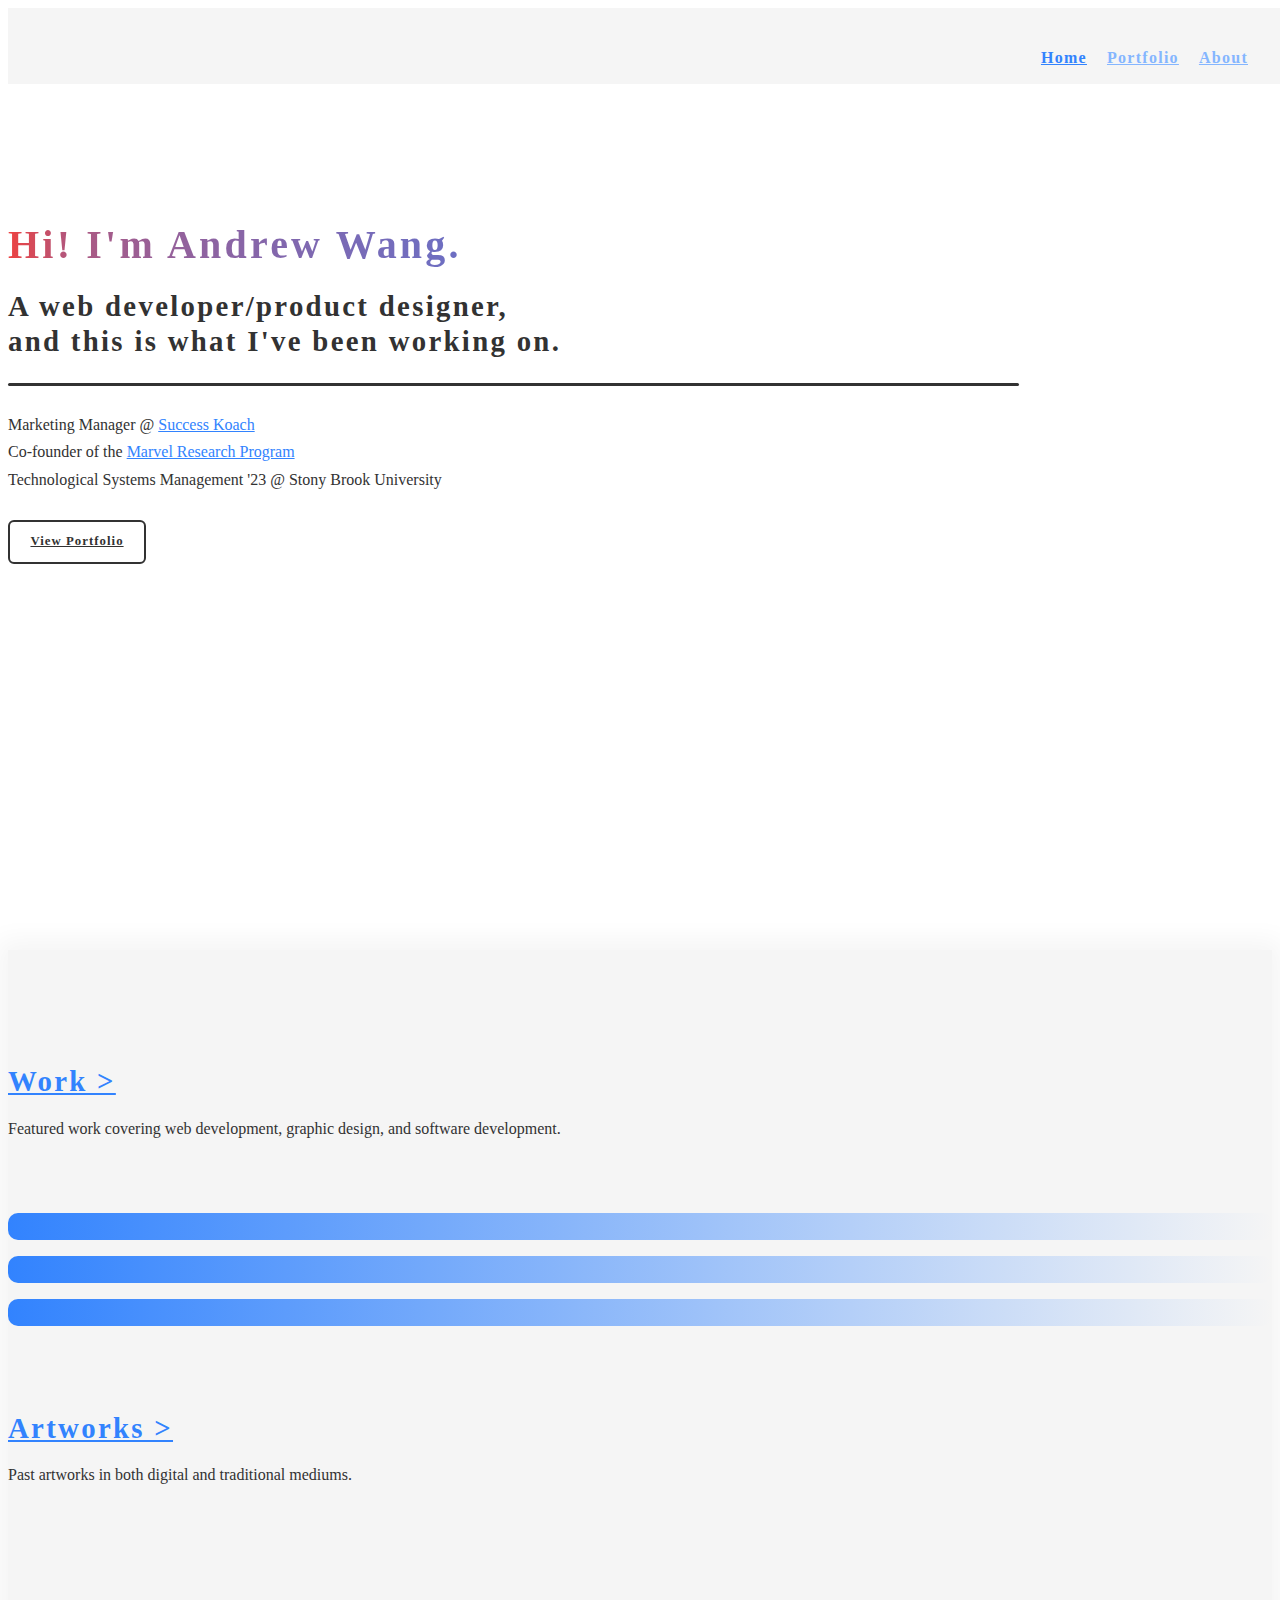
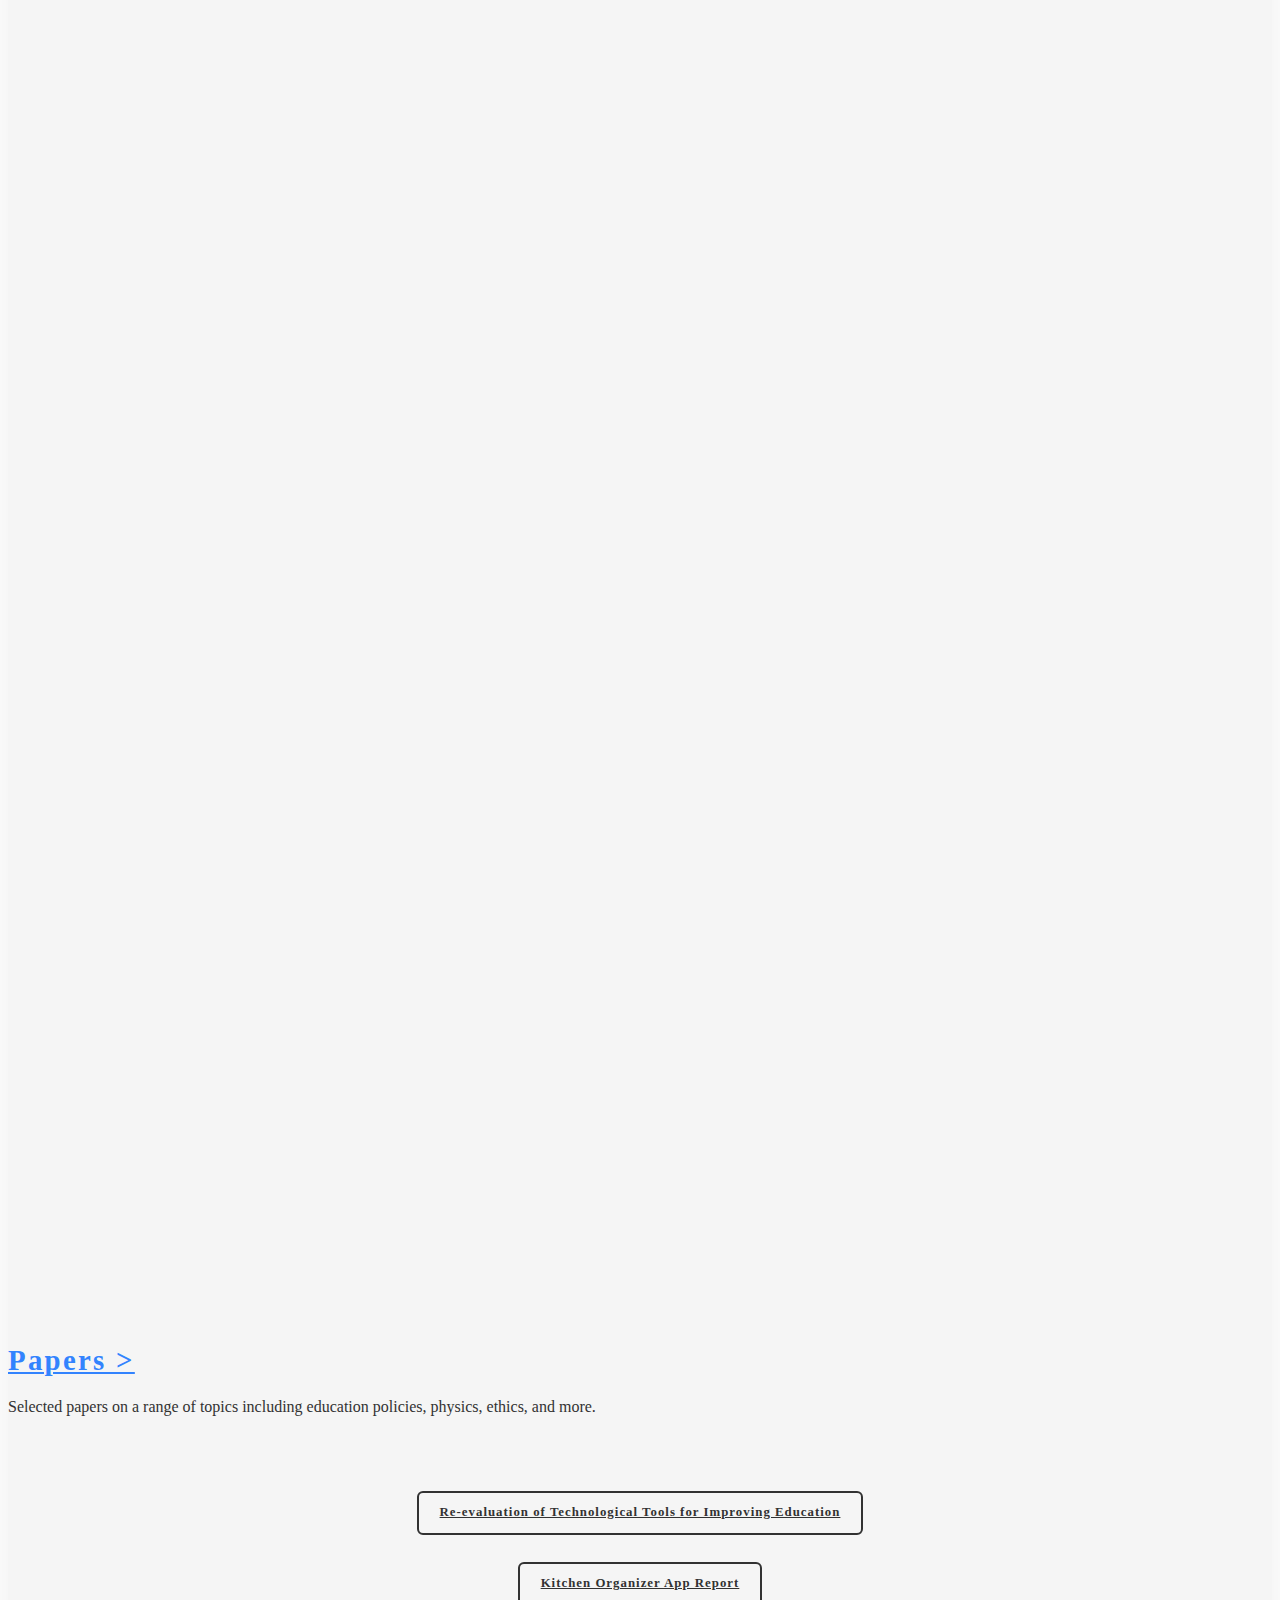
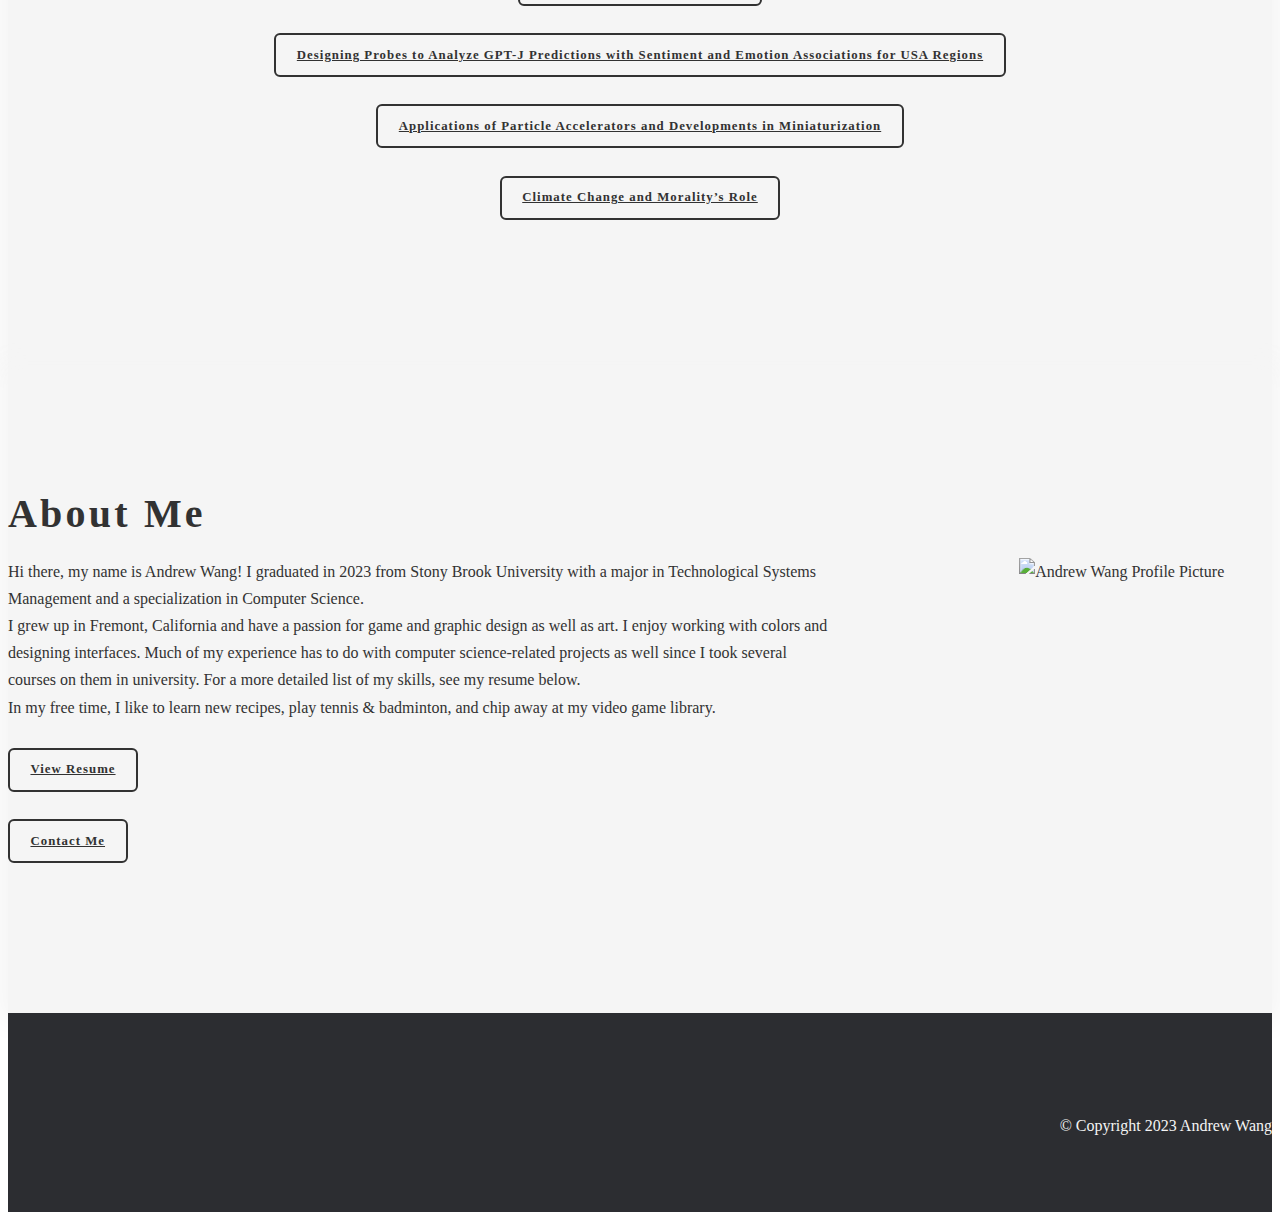
==== commit 33ab1556: "Add files via upload" ====
--- a/index.html
+++ b/index.html
@@ -1,81 +1,315 @@
-<!DOCTYPE html>
+<!doctype html>
 <html>
-	<head>
-		<link rel="stylesheet" href="index.css">
-		<link rel="icon" type="image/x-icon" href="Favicon.svg">
-		<meta charset="utf-8">
-		<meta http-equiv="X-UA-Compatible" content="IE=edge">
-		<meta name = "viewport" content = "width=device-width, initial-scale=1.0">
-		
-		<title>Homepage</title>
-	</head>
-
-	<body>
-		<!-- page background elements -->
-		<img class="homepage-background" src = "Homepage Background.svg" alt="">
-		<img class="page-menu-graphic" src = "Page Menu Graphic.svg" alt="">
-		
-		<!-- logo elements -->
-		<div id="logo-container" onclick="window.location.href='index.html'">
-			<div class = "logo-bkgd">
-				<img src="Logo_Background_V2.svg" alt="">
+    <head>
+        <meta charset="utf-8">
+        <meta name="viewport" content="width=device-width, initial-scale=1, maximum-scale=1">
+        <title>Andrew Wang's Portfolio Site</title>
+        
+        <!-- CSS -->
+        <link rel="stylesheet" href="css/reset.css">
+        <link rel="stylesheet" href="css/simplegrid.css">
+        <link rel="stylesheet" href="css/icomoon.css">
+        <link rel="stylesheet" href="css/lightcase.css">
+        <link rel="stylesheet" href="js/owl-carousel/owl.carousel.css" />
+        <link rel="stylesheet" href="js/owl-carousel/owl.theme.css" />
+        <link rel="stylesheet" href="js/owl-carousel/owl.transitions.css" />
+        <link rel="stylesheet" href="style.css">
+        <link rel="icon" type="image/x-icon" href="images/Logo 2.svg">
+    </head>
+    
+    <!-- Google tag (gtag.js) (insert here when set up)-->
+    
+    
+        <body id="home">
+            <!-- Header -->
+            <header id="top-header" class="header-home">
+                <div class="grid">
+                    <div class="col-1-1">
+                        <div class="content">
+                            <div class="logo-wrap">
+                                <a href="#0" class="logo"></a>
+                            </div>
+                            <nav class="navigation">
+                                <input type="checkbox" id="nav-button">
+                                <label for="nav-button" onclick></label>
+                                <ul class="nav-container">
+                                    <li><a href="#home" class="current">Home</a></li>
+                                    <li><a href="#portfolio">Portfolio</a>
+                                        <ul class="sub-menu">
+                                            <li><a href="work.html">Work</a></li>
+                                            <li><a href="artworks.html">Artworks</a></li>
+                                            <li><a href="papers.html">Papers</a></li>
+                                        </ul>
+                                    </li>
+                                    <li><a href="#about">About</a></li>
+                                    <li><a class="sl-gp" href="https://github.com/andwan55"><i class="icon-github3"></i></a></li>
+                                    <li><a class="sl-ln" href="https://www.linkedin.com/in/andwan55/"><i class="icon-linkedin"></i></a></li>
+                                </ul>
+                            </nav>
+                        </div>
+                    </div>
+                </div>
+            </header>
+            <!-- End Header -->
+
+            <!-- Parallax Section -->
+            <div class="parallax-section parallax1">
+                <div class="grid grid-pad">
+                    <div class="col-1-1">
+                        <div class="content content-header" >
+                            <h2 class="name-title"><br>Hi! I'm Andrew Wang.</h2>
+                            <h3>A web developer/product designer,<br>and this is what I've been working on.</h3>
+                            <div class="line"></div>
+                            <p>Marketing Manager @ <a href="https://www.successkoach.com/">Success Koach</a><br>
+                            Co-founder of the <a href="https://www.marvelprogram.com">Marvel Research Program</a><br>
+                            Technological Systems Management '23 @ Stony Brook University<br><br>
+                            </p>
+                            <a class="btn btn-ghost" href="#portfolio">View Portfolio</a>
+                            <p><br><br><br><br><br></p>
+                        </div>
+                    </div>
+                </div>
+            </div>
+
+            <!-- Modal for all images -->
+			<div id="myModal" class="modal">
+				<span class="close">&times;</span>
+				<img class="modal-content" id="img">
 			</div>
-			<div class = "logo">
-				<img src="Portfolio_Logo.svg" alt="">
-			</div>
-			<div class="logo-graphics">
-				<img src = "Logo Graphics.svg" alt="">
-			</div>
-		</div>
-		
-		<!-- top menu bar elements -->
-		<div class="top-menu-bkgd">
-			<div id="github-icon-container" onClick="window.open('https://github.com/andwan55','_blank')">
-				<img class="github-icon2" src = "Github Icon 2.svg" alt="">
-				<img class="github-icon1" src = "Github Icon 1.svg" alt="">
-			</div>
-			<div id="linkedin-icon-container" onClick="window.open('https://www.linkedin.com/in/andwan55/','_blank')">
-				<img class="linkedin-icon2" src = "Linkedin Icon 2.svg" alt="">
-				<img class="linkedin-icon1" src = "Linkedin Icon 1.svg" alt="">
-			</div>
-		</div>	
-		
-		<!-- left menu elements -->
-		<div id="left-menu-container">
-			<div id = "portfolio-link-container">
-				<div class = "portfolio-link" onclick="window.location.href='index.html'">portfolio</div>
-				<img class="portfolio-link-line-static" src = "Link Line.svg" alt="">
-				<div class = "portfolio-menu-button" src = "Portfolio Menu Button.svg" alt=""></div>
-				<div class = "portfolio-menu-container">
-					<div class = "portfolio-hover-menu">
-						<div class = "portfolio-menu-text" onclick="window.location.href='projects.html'">projects</div>
-						<div class = "portfolio-menu-text" onclick="window.location.href='artworks.html'">artworks</div>
-						<div class = "portfolio-menu-text" onclick="window.location.href='papers.html'">papers</div>
-					</div>
-				</div>
-			</div>
-			<div id= "about_me-link-container">  
-				<div class = "about_me-link" onclick="window.location.href='about_me.html'">about</div>
-				<img class="about_me-link-line" src ="Link Line.svg" alt="">
-			</div>
-		</div>
-		
-		<!-- central menu elements -->
-		<div>
-			<div class = "homepage-description-title">Hi! I'm Andrew Wang.</div>
-			<div class = "homepage-description-main">A university student aspiring to be a UI/UX designer,<br>and this is what I’ve been working on:</div>
-			<img class = "homepage-menu-separator" src = "Homepage Assets/Homepage Menu Separator.svg" alt="">
-			<div class = "home-menu-container">
-				<img class="home-menu-projects" src = "Homepage Assets/Projects Icon.svg" alt="" onclick="window.location.href='projects.html'">
-				<img class="home-menu-artworks" src = "Homepage Assets/Artworks Icon.svg" alt="" onclick="window.location.href='artworks.html'">
-				<img class="home-menu-papers" src ="Homepage Assets/Papers Icon.svg" alt="" onclick="window.location.href='papers.html'">
-			</div>
-			<div class = "home-nav-container">
-				<div class = "home-nav-projects" onclick="window.location.href='projects.html'">projects</div>
-				<div class = "home-nav-artworks" onclick="window.location.href='artworks.html'">artworks</div>
-				<div class = "home-nav-papers" onclick="window.location.href='papers.html'">papers</div>
-			</div>
-		</div>
-		<script src = "main.js"></script>
-	</body>
-</html>+
+            <!-- Portfolio Section -->
+            <div class="wrap blog-grid grey" id="portfolio">
+                <!-- Featured Work Section -->
+                <div class="grid grid-pad">
+                    <div class="col-1-1">
+                        <div class="content content-header">
+                            <h3><a href="work.html">Work ></a></h3>
+                            <p>Featured work covering web development, graphic design, and software development.</p><br><br>
+                        </div>
+
+                        <div class="col-1-3">
+                            <article class="recent-wrap">
+                                <div class="recent-work">
+                                    <div class="overlay">
+                                        <h2><a href="work.html#mrp">Marvel Research Program</a></h2>
+                                    </div>
+                                    <a><img src="images/post/MRP Card.svg" alt=""></a>
+                                </div>
+                            </article>
+                        </div>
+                        <div class="col-1-3">
+                            <article class="recent-wrap">
+                                <div class="recent-work">
+                                    <div class="overlay">
+                                        <h2><a href="work.html#sk_site">Success Koach</a></h2>
+                                    </div>
+                                    <a><img src="images/post/Success Koach Project Card.svg" alt=""></a>
+                                </div>
+                            </article>
+                        </div>
+                        <div class="col-1-3">
+                            <article class="recent-wrap">
+                                <div class="recent-work">
+                                    <div class="overlay">
+                                        <h2><a href="work.html#resdec_app">ResDec App Concept</a></h2>
+                                    </div>
+                                    <a><img src="images/post/ResDec App Card.svg" alt=""></a>
+                                </div>
+                            </article>
+                        </div>
+                    </div>
+                </div>
+                <br><br>
+                <!-- Featured Artworks Section -->
+                <div class="grid grid-pad">
+                    <div class="col-1-1">
+                        <div class="content content-header">
+                            <h3><a href="artworks.html">Artworks ></a></h3>
+                            <p>Past artworks in both digital and traditional mediums.</p><br>
+                        </div>
+                    </div>
+                    <!-- Digital Artworks -->
+                    <div class="col-1-2 service-box cl-client-carousel-container">
+                        <div class="cl-client-carousel">
+                            <div class="item client-carousel-item"><!-- Start of item -->
+                                <figure>
+                                    <img src="images/work/Shreya Banner Graphic.svg" alt="" onclick="popup('images/work/Shreya Banner Graphic.svg')">
+                                </figure>
+                            </div><!-- End of item -->
+                            
+                            <div class="item client-carousel-item"><!-- Start of item -->
+                                <figure>
+                                    <img src="images/work/0014.svg" alt="" onclick="popup('images/work/0014.svg')">
+                                </figure>
+                            </div><!-- End of item -->
+
+                            <div class="item client-carousel-item"><!-- Start of item -->
+                                <figure>
+                                    <img src="images/work/Diya Campaign Poster.svg" alt="" onclick="popup('images/work/Diya Campaign Poster.svg')">
+                                </figure>
+                            </div><!-- End of item -->
+
+                            <div class="item client-carousel-item"><!-- Start of item -->
+                                <figure>
+                                    <img src="images/work/0016.svg" alt="" onclick="popup('images/work/0016.svg')">
+                                </figure>
+                            </div><!-- End of item -->
+                        </div>
+                    </div>
+                    <!-- Traditional Artworks -->
+                    <div class="col-1-2 service-box cl-client-carousel-container">
+                        <div class="cl-client-carousel">
+                            <div class="item client-carousel-item"><!-- Start of item -->
+                                <figure>
+                                    <img src="images/work/0001.svg" alt="" onclick="popup('images/work/0001.svg')">
+                                </figure>
+                            </div><!-- End of item -->
+                            
+                            <div class="item client-carousel-item"><!-- Start of item -->
+                                <figure>
+                                    <img src="images/work/0002.svg" alt="" onclick="popup('images/work/0002.svg')">
+                                </figure>
+                            </div><!-- End of item -->
+
+                            <div class="item client-carousel-item"><!-- Start of item -->
+                                <figure>
+                                    <img src="images/work/0003.svg" alt="" onclick="popup('images/work/0003.svg')">
+                                </figure>
+                            </div><!-- End of item -->
+
+                            <div class="item client-carousel-item"><!-- Start of item -->
+                                <figure>
+                                    <img src="images/work/0004.svg" alt="" onclick="popup('images/work/0004.svg')">
+                                </figure>
+                            </div><!-- End of item -->
+
+                            <div class="item client-carousel-item"><!-- Start of item -->
+                                <figure>
+                                    <img src="images/work/0005.svg" alt="" onclick="popup('images/work/0005.svg')">
+                                </figure>
+                            </div><!-- End of item -->
+
+                            <div class="item client-carousel-item"><!-- Start of item -->
+                                <figure>
+                                    <img src="images/work/0006.svg" alt="" onclick="popup('images/work/0006.svg')">
+                                </figure>
+                            </div><!-- End of item -->
+
+                            <div class="item client-carousel-item"><!-- Start of item -->
+                                <figure>
+                                    <img src="images/work/0007.svg" alt="" onclick="popup('images/work/0007.svg')">
+                                </figure>
+                            </div><!-- End of item -->
+
+                            <div class="item client-carousel-item"><!-- Start of item -->
+                                <figure>
+                                    <img src="images/work/0008.svg" alt="" onclick="popup('images/work/0008.svg')">
+                                </figure>
+                            </div><!-- End of item -->
+
+                            <div class="item client-carousel-item"><!-- Start of item -->
+                                <figure>
+                                    <img src="images/work/0009.svg" alt="" onclick="popup('images/work/0009.svg')">
+                                </figure>
+                            </div><!-- End of item -->
+
+                            <div class="item client-carousel-item"><!-- Start of item -->
+                                <figure>
+                                    <img src="images/work/0010.svg" alt="" onclick="popup('images/work/0010.svg')">
+                                </figure>
+                            </div><!-- End of item -->
+
+                            <div class="item client-carousel-item"><!-- Start of item -->
+                                <figure>
+                                    <img src="images/work/0011.svg" alt="" onclick="popup('images/work/0011.svg')">
+                                </figure>
+                            </div><!-- End of item -->
+
+                            <div class="item client-carousel-item"><!-- Start of item -->
+                                <figure>
+                                    <img src="images/work/0012.svg" alt="" onclick="popup('images/work/0012.svg')">
+                                </figure>
+                            </div><!-- End of item -->
+
+                            <div class="item client-carousel-item"><!-- Start of item -->
+                                <figure>
+                                    <img src="images/work/0013.svg" alt="" onclick="popup('images/work/0013.svg')">
+                                </figure>
+                            </div><!-- End of item -->
+                        </div>
+                    </div>
+                </div>
+                <br><br>
+                <!-- Featured Papers Section -->
+                <div class="grid grid-pad" id="papers">
+                    <div class="col-1-1">
+                        <div class="content content-header content-papers">
+                            <h3><a href="papers.html">Papers ></a></h3>
+                            <p>Selected papers on a range of topics including education policies, physics, ethics, and more.</p><br><br>
+                            <div class="papers-content">
+                                <a class="btn btn-ghost" href="assets/EST304 Final Paper.pdf" target="_blank">Re-evaluation of Technological Tools for Improving Education</a><br><br>
+                                <a class="btn btn-ghost" href="assets/EST441 Final Project Paper.pdf" target="_blank">Kitchen Organizer App Report</a><br><br>
+                                <a class="btn btn-ghost" href="assets/NLP Final Project Paper.pdf" target="_blank">Designing Probes to Analyze GPT-J Predictions with Sentiment and Emotion Associations for USA Regions</a><br><br>
+                                <a class="btn btn-ghost" href="assets/EST440 Assessment Report.pdf" target="_blank">Applications of Particle Accelerators and Developments in Miniaturization</a><br><br>
+                                <a class="btn btn-ghost" href="assets/est331-writing-assignment-2-final-draft.pdf" target="_blank">Climate Change and Morality’s Role</a>
+                            </div>
+                        </div>
+                    </div>
+                </div>
+            </div>
+            <!-- End Portfolio Section -->
+
+            <!-- Start About Section -->
+            <div class="wrap blog-grid grey" id="about">
+                <div class="grid grid-pad">
+                    <div class="col-1-1">
+                        <div class="content content-header">
+                            <h2>About Me</h2>
+                            <div class="about-content">
+                                <p class="about-text">Hi there, my name is Andrew Wang! I graduated in 2023 from Stony Brook University with a major in 
+                                    Technological Systems Management and a specialization in Computer Science.<br>
+                                    I grew up in Fremont, California and have a passion for game and graphic design as well as art. I enjoy working with colors 
+                                    and designing interfaces. Much of my experience has to do with computer science-related projects as well since I took several 
+                                    courses on them in university. For a more detailed list of my skills, see my resume below.<br>
+                                    In my free time, I like to learn new recipes, play tennis & badminton, and chip away at my video game library.
+                                </p>
+                                <img class="about-pic" src="images/Profile Picture.svg" alt="Andrew Wang Profile Picture">
+                            </div>
+                            <br>
+                            <a class="btn btn-ghost" href="assets/Resume.pdf">View Resume</a><br><br>
+                            <a class="btn btn-ghost" href="mailto: andwan55@gmail.com">Contact Me</a>
+                        </div>
+                    </div>
+                </div>
+            </div>
+            <!-- End About Section -->
+
+            <!-- Footer -->
+            <footer class="wrap">
+                <div class="social-footer">
+                    <div class="grid grid-pad">
+                        <div class="col-1-1" >
+                            <div class="content">
+                                <div class="logo-wrap">
+                                    <a href="#home"><img class="logo" src="images/Logo Alt.svg"></a>
+                                </div>
+                                <p class="copyright"><br>© Copyright 2023 Andrew Wang</p>
+                            </div>
+                        </div>
+                    </div>
+                </div>
+            </footer>
+            
+            <!-- JS -->
+            <script src="js/jquery.js"></script>
+            <script src="js/main.js"></script>
+            <script src="js/mixitup.js"></script>
+            <script src="js/smoothscroll.js"></script>
+            <script src="js/jquery.nav.js"></script>
+            <script src="js/owl-carousel/owl.carousel.min.js"></script>
+            <script src="https://maps.googleapis.com/maps/api/js"></script>
+            <script src="http://cdnjs.cloudflare.com/ajax/libs/waypoints/2.0.3/waypoints.min.js"></script>
+            <script src="js/jquery.counterup.min.js"></script>
+            <script src="js/lightcase.min.js"></script>
+            </body>
+        </html>--- a/style.css
+++ b/style.css
@@ -0,0 +1,2127 @@
+/*
+
+[Color codes]
+Blue #3283FE
+Red #ED4241
+Text Gray #323232
+
+*/
+
+/* *********************************************************
+  General Styling 
+********************************************************* */
+
+:root {
+  --blue: #3283FE;
+  --lightblue: #85B6FF;
+  --darkblue: #2561BC;
+  --red: #ED4241;
+  --darkred: #BB3433;
+  --gray: #323232;
+  --darkgray: #181818;
+  --bkgd: #F5F5F5;
+  --darkbkgd: #E9E9E9;
+}
+
+@font-face {
+	font-family: Exensa Grotesk;
+	src: url('fonts/ExensaGrotesk-Regular.otf');
+}
+@font-face {
+	font-family: Exensa Grotesk;
+	font-weight: bold;
+	src: url('fonts/ExensaGrotesk-Bold.otf');
+}
+@font-face {
+	font-family: TT Norms Pro;
+	src: url('fonts/TT\ Norms\ Pro\ Regular.otf');
+}
+
+*, *:before, *:after {
+  box-sizing: border-box;
+}
+
+.wrap {
+  width: 100%;
+  padding: 3.5em 0;
+}
+
+.grey {
+  background: var(--bkgd);
+  padding: 100px 0 150px;
+  box-shadow: 0 0 25px 10px var(--bkgd);
+}
+
+a {
+  color:var(--blue);
+}
+
+a:hover {
+  color: var(--darkblue);
+}
+
+a, img, .overlay, input, textarea, .plan-wrap p, .filters .filter {
+/*transition*/
+  -webkit-transition: all .12s linear;
+     -moz-transition: all .12s linear;
+       -o-transition: all .12s linear;
+          transition: all .12s linear;
+}
+
+body {
+  font-size: 1em;
+  line-height: 1.7em;
+  color: var(--gray);
+  font-weight: normal;
+}
+
+body, input, textarea {
+  font-family: 'TT Norms Pro';
+}
+
+h1,h2,h3,h4,h5,h6, .navigation a, .btn, .filters .filter, .collapsible {
+  font-family: 'Exensa Grotesk';
+  font-weight: bold;
+  letter-spacing: 0.08em;
+}
+
+h1,h2,h3,h4,h5,h6 {
+  position: relative;
+  margin: 1em 0 1.4em;
+  color: var(--gray);
+}
+
+h1{
+  text-transform: uppercase;
+}
+
+h1 {
+  font-size: 3em;
+  line-height: 1.2em;
+}
+
+h2 {
+  font-size: 2.8em;
+  line-height: 1.2em;
+}
+
+h3 {
+  font-size: 1.8em;
+  line-height: 1.2em;
+}
+
+h4,h5,h6 {
+  font-size: 1.125em;
+  line-height: .5em;
+}
+
+.text-header{
+  font-family: 'Exensa Grotesk';
+  font-weight: bold;
+  font-size: 1.2em;
+}
+
+blockquote {
+  line-height: 1.2em;
+  display: inline-block;
+  margin: 1.3em 0;
+  padding: 2px 20px 0 20px;
+  border-left: 3px solid #e8e8e8;
+}
+
+blockquote p {
+  margin-bottom: 0 !important;
+}
+
+.pleft-25 {
+  padding-left: 25px;
+}
+
+.pright-25 {
+  padding-right: 25px;
+}
+
+.curveUpColor, .curveDownColor {
+  fill: #fff;
+  stroke: #fff;
+  position: absolute;
+  left: 0;
+  z-index: 1;
+}
+
+.curveUpColor {
+  margin-top: -100px;
+}
+
+.curveDownColor {
+  margin-bottom: -100px;
+}
+
+.curveMapUp {
+  margin-top: 52px;
+}
+
+.curveMapDown {
+  margin-top: -238px;
+}
+
+.curveGrey {
+  fill: #ECF0F1;
+  stroke: #ECF0F1;
+}
+
+/* *********************************************************
+  Buttons 
+********************************************************* */
+
+.btn {
+  position: relative;
+  display: inline-block;
+  /* margin: .8em 0; */
+  padding: .5em 1.6em;
+  color: var(--bkgd);
+  font-size: .8em;
+/*border-radius*/
+  -webkit-border-radius: 6px;
+     -moz-border-radius: 6px;
+          border-radius: 6px;
+  border: var(--gray);
+  background: var(--gray);
+}
+
+.btn:hover, .btn:focus, .btn-current {
+  color: var(--bkgd);
+  background: var(--darkgray);
+}
+
+.btn-big {
+  font-size: 1.4em;
+  padding: .65em 2.2em;
+}
+
+.btn-price {
+  width: 80%;
+  margin: 1.5em 0 1.8em;
+  padding: .5em;
+  letter-spacing: 2px;
+}
+
+.btn-disabled, .btn-disabled:hover, .btn-disabled:focus {
+  cursor: default;
+  color: #bbb;
+  background: #e6e6e6;
+}
+
+.btn-ghost {
+  /* margin: 10px; */
+  color: var(--gray);
+  border: 2px solid var(--gray);
+  background: transparent;
+}
+
+.btn-ghost:hover {
+  border-color: var(--gray);
+  background-color:var(--gray);
+  color: var(--bkgd);
+}
+
+.btn-ghost-dark {
+  border-color: #1abc9c;
+  color: #1abc9c;
+}
+
+.collapsible {
+  position: relative;
+  width: 80%;
+  font-size: 1.125em;
+  padding: 1em 2em;
+  cursor: pointer;
+  color: #fff;
+  border: none;
+  /*border-radius*/
+  -webkit-border-radius: 10px;
+     -moz-border-radius: 10px;
+          border-radius: 10px;
+  background: var(--blue);
+  /*transition*/
+  -webkit-transition: all .15s linear;
+     -moz-transition: all .15s linear;
+       -o-transition: all .15s linear;
+          transition: all .15s linear;
+}
+
+.collapsible:hover {
+  background: var(--darkblue);
+}
+
+.collapsible:after {
+  content: '\002B';
+  color: white;
+  font-weight: bold;
+  float: right;
+  margin-left: 5px;
+}
+
+.collapsible-content {
+  width: 80%;
+  padding: 0 30px;
+  margin-left: 0;
+  max-height: 0;
+  overflow: hidden;
+  background-color: #f9f9f9;
+  text-align: left;
+  transition: max-height 0.2s ease-out;
+}
+
+.collapsible-content img {
+   max-width: 100%;
+}
+
+/* *********************************************************
+  Header 
+********************************************************* */
+
+#top-header {
+  position: fixed;
+  z-index: 1000;
+  width: 100%;
+  padding: 10px 0;
+  background-color: var(--bkgd);
+/*transition*/
+  -webkit-transition: all .15s linear;
+     -moz-transition: all .15s linear;
+       -o-transition: all .15s linear;
+          transition: all .15s linear;
+  box-shadow: none;
+}
+
+#top-header .grid {
+  overflow: visible;
+}
+
+.logo:hover {
+  background-image: url(images/Logo\ 2.svg);
+}
+
+.logo {
+  display: block;
+  float: left;
+  width: 30px;
+  height: 30px;
+  background-size: 30px 30px;
+  background-image: url(images/Logo\ 1.svg);
+  text-indent: -9999px;
+  margin: 0.5em 0em;
+  transition: all .25s linear;
+}
+
+.header-default {
+  background: var(--bkgd);
+}
+
+.header-home {
+  background: transparent;
+}
+
+.header-home .navigation a {
+  color: var(--lightblue);
+}
+
+.top-slider {
+  position: relative;
+  overflow: hidden;
+  width: 100%;
+  height: 750px;
+}
+
+.slider {
+  height: 100%;
+}
+
+.top-slider .content-header {
+  position: absolute;
+  z-index: 999;
+  top: 50%;
+  left: 50%;
+  width: 80%;
+  height: 80%;
+/*transform*/
+  -webkit-transform: translate(-50%, -50%);
+     -moz-transform: translate(-50%, -50%);
+      -ms-transform: translate(-50%, -50%);
+       -o-transform: translate(-50%, -50%);
+          transform: translate(-50%, -50%);
+}
+
+.background-video {
+  position: absolute;
+  top: 0px;
+  right: 0px;
+  min-width: 100%;
+  min-height: 100%;
+  width: auto;
+  height: auto;
+  z-index: 1;
+  overflow: hidden;
+}
+
+/* *********************************************************
+  Navigation 
+********************************************************* */
+
+.navigation input[type=checkbox] {
+  position: absolute;
+  top: -9999px;
+  left: -9999px;
+}
+
+.navigation label {
+  display: none;
+  cursor: pointer;
+}
+
+.navigation {
+  position: relative;
+  float: right;
+  margin: 10px 0 0 0;
+}
+
+.navigation ul li {
+  position: relative;
+  display: inline;
+  float: left;
+}
+
+.navigation a {
+  font-size: 1em;
+  display: block;
+  margin-left: 20px;
+  padding-bottom: 3px;
+}
+
+.navigation ul li .current, .navigation ul li a:hover, .navigation ul li a:focus, .navigation .current a {
+  color:var(--blue);
+  opacity: 1;
+}
+
+.navigation .sub-menu {
+  position: absolute;
+  z-index: 9999;
+  top: 28px;
+  left: -27px;
+  visibility: hidden;
+  width: 210px;
+  padding: 20px;
+/*transition*/
+  -webkit-transition: all .1s linear;
+     -moz-transition: all .1s linear;
+       -o-transition: all .1s linear;
+          transition: all .1s linear;
+  opacity: 0;
+  border-top: 1px solid var(--blue);
+  background: var(--bkgd);
+/*box-shadow*/
+  -webkit-box-shadow: 0 3px 10px rgba(0, 0, 0, .1);
+  -moz-box-shadow: 0 3px 10px rgba(0, 0, 0, .1);
+  box-shadow: 0 3px 10px rgba(0, 0, 0, .25);
+  border-radius: 2px;
+}
+
+.navigation .sub-menu li {
+  position: relative;
+}
+
+.sub-menu li a {
+  width: 170px;
+  margin: 0!important;
+  padding: .5em 1em;
+  border-bottom: none!important;
+/*border-radius*/
+  -webkit-border-radius: 5px;
+     -moz-border-radius: 5px;
+          border-radius: 5px;
+}
+
+.navigation .sub-menu li a {
+  color: var(--blue);
+  line-height: 1.2em;
+  opacity: 1;
+}
+
+.sub-menu li a:hover {
+  background: var(--darkbkgd);
+}
+
+.navigation li:hover > ul {
+  visibility: visible;
+  opacity: 1;
+}
+
+/* *********************************************************
+  Home Slider 
+********************************************************* */
+
+.header-carousel {
+  overflow: hidden;
+}
+
+.home-slider {
+  height: 700px;
+  background-repeat: repeat;
+  background-position: center center;
+}
+
+.home-slide-1 {
+  background-image: url('images/slider/ds_background.jpeg');
+}
+
+.home-slide-2 {
+  background-image: url('images/slider/big2.jpg');
+}
+
+.home-slide-3 {
+  background-image: url('images/slider/big3.jpg');
+}
+
+/* *********************************************************
+  Background 
+********************************************************* */
+
+.background-section {
+  z-index: -1;
+  clear: both;
+  background-image: url('');
+  background-repeat: repeat;
+  background-attachment: fixed;
+  background-position: center center;
+  background-size: cover;
+}
+
+.background-section .content, .top-slider .content-header, .home-slider {
+  margin: 0 auto;
+  text-align: left;
+}
+
+.background-section .content-header, .home-slider .content-header {
+  padding: 145px 0 250px;
+}
+
+.background-section .content h2,
+.content-header h2,
+.background-section .content h3,
+.content-header h3 {
+  color: var(--bkgd);
+}
+
+.background-section h2 > span,
+.background-section h3 > span,
+.content-header h2 > span,
+.content-header h3 > span {
+  background: var(--bkgd);
+}
+
+.background-section .content h2, .content-header h2 {
+  font-size: 2.5em;
+}
+
+.background-section .content p, .top-slider .content-header p, .home-slider .content p {
+  width: 70%;
+  margin: 0 auto 30px auto;
+  color: var(--bkgd);
+}
+
+/* *********************************************************
+  Parallax 
+********************************************************* */
+
+.parallax-section {
+  z-index: -1;
+  clear: both;
+  background-image: url('images/Homepage\ Background.svg');
+  background-attachment: fixed;
+  background-position: center top;
+  background-size: cover;
+}
+
+.parallax2 {
+  background-image: url('images/parallax2.jpg');
+}
+
+.parallax-section .content, .top-slider .content-header, .home-slider, .parallax-section .content p {
+  margin: 0 auto;
+  color: var(--gray);
+  text-align: left;
+}
+
+.parallax-section .content-header, .home-slider .content-header {
+  padding: 145px 0 250px;
+}
+
+.parallax2 .content {
+  padding: 100px 0;
+}
+
+.top-slider .content-header {
+  padding: 130px 0;
+}
+
+.parallax-section .content h2,
+.content-header h2,
+.parallax-section .content h3,
+.content-header h3 {
+  color: var(--gray);
+  margin: 0.5em auto;
+}
+
+.parallax-section h2 > span,
+.parallax-section h3 > span,
+.content-header h2 > span,
+.content-header h3 > span {
+  background: var(--gray);
+}
+
+.parallax-section .content h2, .content-header h2 {
+  font-size: 2.5em;
+}
+
+.top-slider .content-header p, .home-slider .content p{
+  width: 70%;
+  margin: 0 auto 30px auto;
+  color: var(--gray);
+  text-align: left;
+}
+
+.name-title {
+  background-image: linear-gradient(0.25turn, var(--red), 15%, var(--blue));
+  background-size: 100%;
+  background-repeat: repeat;
+  -webkit-background-clip: text;
+  -webkit-text-fill-color: transparent; 
+  -moz-background-clip: text;
+  -moz-text-fill-color: transparent;
+}
+
+.line {
+  height: 3px;
+  width: 80%;
+  background-color: var(--gray);
+  border-radius: 99px;
+  margin: 25px 0;
+}
+
+/* *********************************************************
+  Services Section
+********************************************************* */
+
+.services, .service-box {
+  text-align: center;
+}
+
+.service-icon {
+  margin-top: 20px;
+  padding-top: 1em;
+}
+
+.circle-icon {
+  display: inline-block;
+  font-size: 2em;
+  padding: 1.1em 1.15em;
+  color: #484f58;
+/*border-radius*/
+  -webkit-border-radius: 50%;
+     -moz-border-radius: 50%;
+          border-radius: 50%;
+  background: transparent;
+/*box-shadow*/
+  -webkit-box-shadow: 0 0 0 2px #484f58;
+     -moz-box-shadow: 0 0 0 2px #484f58;
+          box-shadow: 0 0 0 2px #484f58;
+/*transition*/
+  -webkit-transition: all .15s linear;
+     -moz-transition: all .15s linear;
+       -o-transition: all .15s linear;
+          transition: all .15s linear;
+}
+
+.service-box:hover .circle-icon {
+    /*box-shadow*/
+  -webkit-transform: scale(1.1);
+     -moz-transform: scale(1.1);
+      -ms-transform: scale(1.1);
+       -o-transform: scale(1.1);
+          transform: scale(1.1);
+}
+
+.service-entry {
+  margin-top: 70px;
+  padding: 0 .5em;
+}
+
+.service-entry p {
+  margin-bottom: 10px;
+}
+
+/* *********************************************************
+  Work Section
+********************************************************* */
+
+.recent-wrap {
+  text-align: center;
+}
+
+.recent-work {
+  background: var(--blue); /* Old browsers */
+  background: -moz-linear-gradient(left,  var(--blue) 0%, var(--bkgd) 100%); /* FF3.6+ */
+  background: -webkit-gradient(linear, left top, right top, color-stop(0%,var(--blue)), color-stop(100%,var(--bkgd))); /* Chrome,Safari4+ */
+  background: -webkit-linear-gradient(left,  var(--blue) 0%,var(--bkgd) 100%); /* Chrome10+,Safari5.1+ */
+  background: -o-linear-gradient(left,  var(--blue) 0%,var(--bkgd) 100%); /* Opera 11.10+ */
+  background: -ms-linear-gradient(left,  var(--blue) 0%,var(--bkgd) 100%); /* IE10+ */
+  background: linear-gradient(to right,  var(--blue) 0%,var(--bkgd) 100%); /* W3C */
+  filter: progid:DXImageTransform.Microsoft.gradient(startColorstr='#3283FE', endColorstr='#f5f5f5',GradientType=1 ); /* IE6-9 */
+
+  position: relative;
+  outline-offset: 3px;
+  margin-bottom: 1em;
+  transition: all .15s linear;
+/*border-radius*/
+  -webkit-border-radius: 10px;
+     -moz-border-radius: 10px;
+          border-radius: 10px;
+}
+
+.portfolio-filter {
+  margin: 40px 0 0;
+  text-align: center;
+}
+
+.portfolio-items .mix {
+  display: none;
+}
+
+.filters {
+  margin-bottom: 40px;
+}
+
+.filters .filter {
+  display: inline-block;
+  margin: 4px;
+  padding: 0.5em 1.65em;
+  font-size: .8em;
+  list-style: none;
+  cursor: pointer;
+  color: #484f58;
+  border: 2px solid transparent;
+/*border-radius*/
+  -webkit-border-radius: 30px;
+     -moz-border-radius: 30px;
+          border-radius: 30px;
+}
+
+.filters .filter.active,
+.filters .filter:hover {
+  border: 2px solid #1abc9c;
+  color: #1abc9c;
+}
+
+.recent-work a {
+  display: block;
+}
+
+.recent-work img {
+  width: 100%;
+  margin-bottom: -9px;
+/*border-radius*/
+  -webkit-border-radius: 10px;
+     -moz-border-radius: 10px;
+          border-radius: 10px;
+}
+
+.recent-work:hover img {
+  opacity: .35;
+}
+
+.recent-work:hover {
+  outline: 3px solid var(--blue);
+}
+
+.overlay {
+  position: absolute;
+  opacity: 0;
+}
+
+.overlay h2 a, .overlay span {
+  color: var(--bkgd);
+}
+
+.overlay h2 {
+  margin: 180px 0 0 20px;
+  font-size: 1.5em;
+}
+
+.recent-work:hover .overlay {
+  opacity: 1;
+  z-index: 1;
+}
+
+.recent-work .work-info {
+  margin-top: 23px;
+}
+
+.work-info h4 {
+  margin-bottom: .8em;
+}
+
+.content h3 {
+  text-align: left;
+  margin-bottom: 15px;
+}
+
+.papers-content {
+  text-align: center;
+}
+
+.about-content{
+  display: flex;
+  flex-direction: row;
+  justify-content: space-between;
+  text-align: left;
+}
+
+.about-text {
+  width: 65%;
+  text-align: left;
+  margin: inherit;
+}
+
+.about-pic {
+  width: 20%;
+  margin: inherit;
+}
+
+.modal {
+	display: none; /* Hidden by default */
+	position: fixed; /* Stay in place */
+	z-index: 2000; /* Sit on top */
+	left: 0;
+	top: 0;
+	width: 100%; /* Full width */
+	height: 100%; /* Full height */
+	overflow: auto; /* Enable scroll if needed */
+	background-color: rgb(0,0,0); /* Fallback color */
+	background-color: rgba(0,0,0,0.9); /* Black w/ opacity */
+}
+  
+/* Modal Content (Image) */
+.modal-content {
+	margin: auto;
+	display: block;
+	width: 80%;
+}
+  
+/* Add Animation - Dissolve in the Modal */
+.modal-content {
+	animation-name: fade;
+	animation-duration: 0.6s;
+}
+
+@keyframes fade {
+	from {opacity: 0%}
+	to {opacity: 100%}
+}
+
+/* The Close Button */
+.close {
+	position: absolute;
+  right: 5px;
+	color: var(--red);
+	font-size: 3em;
+	font-weight: bold;
+	transition: 0.3s;
+}
+
+.close:hover, .close:focus {
+	color: var(--darkred);
+	text-decoration: none;
+	cursor: pointer;
+}
+
+/* *********************************************************
+  Clients Logos Section 
+********************************************************* */
+
+.cl-logo-carousel .item figure, .cl-client-carousel .item figure {
+  max-height: 600px;
+  padding: 31px 0;
+}
+
+.cl-logo-carousel .item figure img, .cl-client-carousel .item figure img {
+  display: block;
+  width: 70%;
+  margin: 0 auto;
+  object-fit: contain;
+  cursor: pointer;
+  /*border-radius*/
+  -webkit-border-radius: 10px;
+     -moz-border-radius: 10px;
+          border-radius: 10px;
+}
+
+.cl-logo-carousel.owl-theme .owl-controls .owl-page span, .header-carousel.owl-theme .owl-controls .owl-page span, .cl-client-carousel.owl-theme .owl-controls .owl-page span {
+  display: block;
+  width: 11px;
+  height: 11px;
+  margin: 5px 7px;
+  border: 2px solid #ccc;
+/*border-radius*/
+  -webkit-border-radius: 50%;
+     -moz-border-radius: 50%;
+          border-radius: 50%;
+  background: #bfbfbf;
+  background-color: transparent;
+  transition: all .13s linear;
+}
+
+.header-carousel.owl-theme .owl-controls .owl-page.active span,
+.header-carousel.owl-theme .owl-controls.clickable .owl-page span:hover,
+
+.cl-logo-carousel.owl-theme .owl-controls .owl-page.active span,
+.cl-logo-carousel.owl-theme .owl-controls.clickable .owl-page:hover span,
+
+.cl-client-carousel.owl-theme .owl-controls .owl-page.active span,
+.cl-client-carousel.owl-theme .owl-controls.clickable .owl-page:hover span {
+  border-color: transparent;
+  background-color:var(--blue);
+  box-shadow: 0 0 0 3px var(--blue);
+}
+
+.header-carousel .owl-pagination, .header-carousel .owl-buttons {
+  position: absolute;
+}
+
+.header-carousel .owl-pagination {
+  bottom: 95px;
+  left: 50%;
+  width: 200px;
+  margin-left: -100px;
+  text-align: center;
+}
+
+.header-carousel .owl-buttons {
+  top: 300px;
+  width: 100%;
+}
+
+.header-carousel .owl-buttons .owl-prev, .header-carousel .owl-buttons .owl-next {
+  width: 8px;
+  height: 22px;
+  text-indent: -9999px;
+  background: url(images/arrows.png) no-repeat;
+}
+
+.header-carousel .owl-buttons .owl-prev {
+  background-position: 0 -22px;
+}
+
+.header-carousel .owl-buttons .owl-prev {
+  margin-left: 40px;
+  float: left;
+}
+
+.header-carousel .owl-buttons .owl-next {
+  margin-right: 40px;
+  float: right;
+}
+
+/* *********************************************************
+  Quotes Section 
+********************************************************* */
+.quotes-icon {
+  color: var(--red);
+  font-size: 4em;
+  line-height: 1;
+  margin-bottom: 27px;
+  vertical-align: top;
+}
+
+.cl-client-carousel .client-carousel-item h4 {
+  font-style: italic;
+}
+
+.cl-client-carousel .client-carousel-item p {
+  line-height: 1.8em;
+  width: 80%;
+  margin: 10px auto;
+}
+
+.cl-client-carousel.owl-theme .owl-controls .owl-page span {
+  display: block;
+  margin: 5px 7px;
+/*border-radius*/
+  -webkit-border-radius: 20px;
+     -moz-border-radius: 20px;
+          border-radius: 20px;
+  background: #fff;
+}
+
+/* *********************************************************
+  Blog Section
+********************************************************* */
+
+.blog-post-wrap, .blog-wrap-single {
+  padding-top: 6em;
+  text-align: center;
+}
+
+.blog-grid .content {
+  text-align: left;
+}
+
+.post-wrap {
+  position: relative;
+  overflow: hidden;
+  margin: 0 auto 2em auto;
+  border-bottom: 2px solid #dee3e4;
+/*border-radius*/
+  -webkit-border-radius: 5px;
+     -moz-border-radius: 5px;
+          border-radius: 5px;
+  background: var(--bkgd);
+  box-shadow: 0px 4px 4px rgba(0, 0, 0, 0.25);
+}
+
+.post .logo-display {
+  max-width: 30%;
+}
+
+.post-wrap img {
+  width: 100%;
+}
+
+.post-wrap .post-meta {
+  font-size: .8em;
+  margin-bottom: 1.5em;
+}
+
+.post-wrap .post-meta li {
+  display: inline-block;
+}
+
+.post-wrap .post-meta li a {
+  margin: 0 20px 0 4px;
+}
+
+.post-wrap .post-meta li:last-child a {
+  margin-right: 0;
+}
+
+.post-wrap .post-meta i {
+  color:var(--blue);
+}
+
+.post-wrap .post {
+  padding: .2em 2em;
+}
+
+.post-wrap .entry-title {
+  margin: 1em 0 .5em;
+}
+
+.post-wrap .post p {
+  text-align: left;
+  line-height: 2em;
+}
+
+.post-wrap .post p a {
+  padding: 1px 1px 4px;
+  border-radius: 3px;
+}
+
+.post-wrap .post p a:hover {
+  background: var(--blue);
+  color: #fff;
+}
+
+.entry-title {
+  line-height: 1.2em;
+}
+
+/* Blog Page & Single */
+
+.single {
+  width: 70%;
+  text-align: center;
+}
+
+.single .post-img {
+  overflow: hidden;
+  height: auto;
+  max-height: 450px;
+}
+
+/* Blog Grid */
+
+.blog-grid .post-wrap .post {
+  padding: 0 1.2em .3em;
+}
+
+.blog-grid .post-img {
+  position: relative;
+  overflow: hidden;
+  width: 100%;
+  height: 250px;
+}
+
+.blog-grid .post-wrap .entry-title {
+  font-size: 1.2em;
+  margin-top: 1em;
+}
+
+.post-img img{
+  height: 100%;
+  object-fit: cover;
+}
+
+/* *********************************************************
+  Pricing Section
+********************************************************* */
+
+#plans,#plans ul,#plans ul li {
+  margin: 0;
+  padding: 0;
+  list-style: none;
+}
+
+/* .options li:last-child {
+} */
+
+#price-tables:after {
+  display: table;
+  clear: both;
+  content: '';
+}
+
+#price-tables {
+  max-width: 69em;
+  margin: 0 auto;
+  text-align: center;
+}
+
+#price-tables #plans .plan {
+  float: left;
+  width: 100%;
+  margin: 0 0 20px 0;
+  text-align: center;
+  border: 3px solid #dee3e4;
+/*border-radius*/
+  -webkit-border-radius: 6px;
+     -moz-border-radius: 6px;
+          border-radius: 6px;
+}
+
+.plan-wrap .title h2 {
+  font-size: 1.6em;
+  font-weight: 300;
+  margin: 0;
+  padding: .6em 0;
+  color:#1abc9c;
+}
+
+.plan-wrap .title h2.best-plan-title {
+  color: #fff;
+  border-bottom: none;
+/*border-radius*/
+  -webkit-border-radius: 2px 2px 0 0;
+     -moz-border-radius: 2px 2px 0 0;
+          border-radius: 2px 2px 0 0;
+  background: #484f58;
+}
+
+.plan-wrap .title h2.best-plan-title,
+.plan-wrap .price p.best-plan-price,
+.plan-wrap .btn-best-plan {
+  color: #fff;
+}
+
+.plan-wrap .price p {
+  font-size: 1.2em;
+  font-weight: 700;
+  line-height: 120px;
+  width: 120px;
+  height: 120px;
+  margin: 1.5em auto;
+  color:#1abc9c;
+  border: 2px solid#1abc9c;
+/*border-radius*/
+  -webkit-border-radius: 60px;
+     -moz-border-radius: 60px;
+          border-radius: 60px;
+  background: transparent;
+}
+
+.plan-wrap:hover .price p {
+/*transform*/
+  -webkit-transform: scale(1.1);
+     -moz-transform: scale(1.1);
+      -ms-transform: scale(1.1);
+       -o-transform: scale(1.1);
+          transform: scale(1.1);
+
+}
+
+.plan-wrap .price p.best-plan-price {
+  border-color: transparent;
+  background: #484f58;
+}
+
+.plan-wrap .price p span {
+  color: #394879;
+}
+
+.plan-wrap .options {
+  margin-top: 10em;
+}
+
+.plan-wrap .options li {
+  font-weight: 700;
+  line-height: 2.5;
+  color: #484f58;
+}
+
+.plan-wrap .options li span {
+  font-weight: 400;
+  color: #979797;
+}
+
+.plan-wrap .button {
+  display: inline-block;
+  width: 80%;
+  margin: 1.5em 0 1.8em;
+  padding: 1.1em;
+/*border-radius*/
+  -webkit-border-radius: 5px;
+     -moz-border-radius: 5px;
+          border-radius: 5px;
+}
+
+#price-tables {
+  margin: 2em auto;
+}
+
+#price-tables #plans .plan {
+  width: 24%;
+  margin: 1.2em 1.33% 20px 0;
+}
+
+#price-tables #plans > li:last-child {
+  margin-right: 0;
+}
+
+#price-tables #plans .best-plan {
+  border-color: #484f58;
+}
+
+.plan-wrap .btn-best-plan {
+  background: #484f58;
+}
+
+/* *********************************************************
+ Info Counter
+********************************************************* */
+
+.info-counter-icon {
+  font-size: 4em;
+  color: #1abc9c;
+}
+
+.info-counter-content, .info-counter-content h5 {
+  color: #fff;
+  font-size: 1.2em;
+}
+
+.info-counter-text {
+  opacity: .7;
+  font-size: 0.8em;
+}
+
+/* *********************************************************
+ Map, Contact & Comment Forms
+********************************************************* */
+
+.map {
+  width: 100%;
+  height: 700px;
+  overflow: hidden;
+}
+
+#google-container {
+  position: relative;
+  width: 100%;
+  height: 500px;
+  background-color: #e7eaf0;
+}
+
+#cd-google-map {
+  position: relative;
+}
+
+#cd-zoom-in, #cd-zoom-out {
+  height: 32px;
+  width: 32px;
+  cursor: pointer;
+  margin-left: 60px;
+  background-color: #2C2D31;
+  background-repeat: no-repeat;
+  background-size: 32px 64px;
+  background-image: url("images/cd-icon-controller.svg");
+}
+
+#cd-zoom-in:hover, #cd-zoom-out:hover {
+  background-color: var(--blue);
+}
+
+#cd-zoom-in {
+  border-radius: 32px 32px 0 0;
+  margin-top: 150px;
+  background-position: 50% 0;
+}
+
+#cd-zoom-out {
+  border-radius: 0 0 32px 32px;
+  background-position: 50% -32px;
+}
+
+#cd-rubberBand-in, #cd-rubberBand-out {
+  height: 32px;
+  width: 32px;
+  cursor: pointer;
+  margin-left: 60px;
+  background-color: #2C2D31;
+  background-repeat: no-repeat;
+  background-size: 32px 64px;
+  background-image: url("s3-us-west-2.amazonaws.com/s.cdpn.io/148866/cd-icon-controller.svg");
+}
+
+#cd-rubberBand-in:hover, #cd-rubberBand-out:hover {
+  background-color: var(--blue);
+}
+
+#cd-rubberBand-in {
+  border-radius: 32px 32px 0 0;
+  margin-top: 150px;
+  background-position: 50% 0;
+}
+
+#cd-rubberBand-out {
+  border-radius: 0 0 32px 32px;
+  background-position: 50% -32px;
+}
+
+.contact {
+  padding-top: 0;
+}
+
+.contact h2 {
+  text-align: center;
+  margin-top: 0;
+}
+
+.contact .address h3 {
+  margin-top: 0;
+}
+
+address {
+  margin-top: 3em;
+}
+
+address div {
+  position: relative;
+  margin-top: 20px;
+}
+
+address i {
+  position: absolute;
+  top: 2px;
+  left: 0;
+}
+
+.address span {
+  line-height: 1.1;
+  margin-bottom: 3px;
+  color: #484f58;
+  font-size: 1.125em;
+  font-family: 'Montserrat', Helvetica, Arial, sans-serif;
+} 
+
+.phone {
+  line-height: 30px;
+}
+
+.box-icon {
+  border-right: 2px solid #ebebeb;
+  float: left;
+  font-size: 1.4em;
+  height: 45px;
+  line-height: 40px;
+  margin: 0 20px 0 0;
+  width: 40px;
+}
+
+.box-icon i {
+  line-height: 45px;
+  color: var(--blue);
+}
+
+/* Form, Comments and Contact */
+
+.comments, .form {
+  padding: 0em 3em;
+}
+
+.leave-comment {
+  width: 80%;
+  margin: 0 auto;
+}
+
+.contact-form .form {
+  padding: 0;
+}
+
+.comments {
+  margin: 0 0 1em;
+  text-align: left;
+}
+
+ul.nested-comments  ul li {
+  margin: 1em 3em;
+}
+
+.comment p {
+  margin-left: 76px;
+}
+
+.comment {
+  margin-bottom: 1em;
+  padding: 1em 0;
+}
+
+.comment-avatar {
+  float: left;
+  width: 60px;
+  height: auto;
+  margin-right: 1em;
+}
+
+.comment-meta span {
+  font-size: .8em;
+  color: #999;
+}
+
+.comment-meta .mid-sep {
+  padding: 0 2px;
+}
+
+.avatar {
+  width: 60px;
+  height: 60px;
+/*border-radius*/
+  -webkit-border-radius: 30px;
+     -moz-border-radius: 30px;
+          border-radius: 30px;
+}
+/* Inputs */
+
+input:not([type=submit]):not([type=file]), textarea {
+  width: 100% !important;
+  height: 50px;
+  margin-bottom: 25px;
+  padding: 0 15px 2px;
+  border: 2px solid #ebebeb;
+/*border-radius*/
+  -webkit-border-radius: 6px;
+     -moz-border-radius: 6px;
+          border-radius: 6px;
+  background: white;
+  box-shadow: 0px 0px 0px 2px transparent;
+  -webkit-transition: box-shadow 0.3s;
+  transition: box-shadow 0.3s;
+}
+
+input:not([type=submit]):not([type=file]):focus, textarea:focus {
+  border-color:var(--blue);
+  outline: none;
+}
+
+textarea {
+  max-width: 100%;
+  min-height: 150px;
+  padding: 15px;
+}
+
+.submit {
+  font-size: 1.1em;
+  position: relative;
+  width: 190px;
+  height: 45px;
+  margin-bottom: 2em;
+  padding: 0;
+  cursor: pointer;
+  vertical-align: top;
+  border: 0;
+  float: right;
+}
+
+.submit:active {
+  outline: none;
+}
+
+.leave-comment {
+  margin-top: 3em;
+}
+
+input:not([type=submit]):not([type=file]):focus, textarea:focus {
+  -webkit-animation: rubberBand 0.5s 1;
+     -moz-animation: rubberBand 0.5s 1;
+       -o-animation: rubberBand 0.5s 1;
+          animation: rubberBand 0.5s 1;
+}
+
+/* *********************************************************
+  Footer
+********************************************************* */
+
+footer {
+  background:#2C2D31;
+}
+
+footer h3 {
+  color: #fff;
+}
+
+footer p, footer a {
+  color: #f4f4f4;
+}
+
+.footer-widget li {
+  position: relative;
+  padding: .6em 0;
+  color: var(--blue);
+  list-style-type: disc;
+}
+
+.footer-widget li:first-child {
+  padding-top: 0;
+  border-top: 0;
+}
+
+.footer-widget ul {
+  margin-left: 20px;
+}
+
+/* Flickr Widget */
+.footer-widget .flickr-list {
+  margin-left: 0;
+}
+
+.flickr-list li {
+  position: relative;
+  display: inline-block;
+  margin: 0 3px 3px 0;
+  padding: 0;
+  border: 0;
+}
+
+.flickr-list li:before {
+  content: '' !important;
+}
+
+.flickr-list li:before {
+  border: none;
+}
+
+.flickr-list li a {
+  display: block;
+}
+
+.flickr-list li img {
+  width: 70px;
+  height: 70px;
+/*border-radius*/
+  -webkit-border-radius: 5px;
+     -moz-border-radius: 5px;
+          border-radius: 5px;
+}
+
+.social-set {
+  width: 100%;
+  margin: 0 0 .5em;
+  padding: 0 0 1em 0;
+  text-align: center;
+}
+
+.social-set a {
+  font-size: 1.5em;
+  margin-right: .5em;
+  padding: 1em;
+}
+
+.copyright {
+  text-align: right;
+  vertical-align: middle;
+}
+
+/*------------------------------------------------------------- 
+  Team
+---------------------------------------------------------------*/
+
+.team-wrap {
+  text-align: center;
+}
+
+.staff-content {
+/*border-radius*/
+  -webkit-border-radius: 5px;
+     -moz-border-radius: 5px;
+          border-radius: 5px;
+  background: #fff;
+}
+
+.staff-info {
+  padding: 0 10px;
+}
+
+.staff-info span {
+  color:var(--blue);
+}
+
+.staff-img {
+  position: relative;
+  display: table;
+  margin: 0 auto;
+  background: #fff;
+}
+
+.staff-img {
+  position: relative;
+  display: table;
+  width: 100%;
+}
+
+.staff-img img {
+  width: 100%;
+  border-radius: 5px 5px 0 0;
+}
+
+.staff-img:hover img {
+  opacity: 1;
+}
+
+.staff-content h5 {
+  margin-bottom: .5em;
+}
+
+.staff-content p {
+  margin-bottom: 1em;
+}
+
+.staff-content span {
+  display: inline-block;
+  margin-bottom: 10px;
+}
+
+.team-social {
+  margin: 0 auto;
+  position: absolute;
+  left: 0;
+  bottom: -10px;
+  background: #fff;
+  width: 100%;
+  opacity: 0;
+  padding: 7px 0;
+  height: 50px;
+  transition: .1s linear;
+  transform: translateY(10px);
+}
+
+.team-social a {
+  display: inline-block;
+  padding: 0 7px;
+}
+
+.team-social a i {
+  font-size: 1.5em;
+  display: table;
+  padding: 8px;
+  color: #484f58;
+}
+
+.sl-fb i:hover {
+  color: #4f689e;
+}
+
+.sl-tw i:hover {
+  color: #74c7d5;
+}
+
+.sl-gp i:hover {
+  color: #df5c64;
+}
+
+.sl-ln i:hover {
+  color: #017eba;
+}
+
+.staff-content:hover .team-social {
+  opacity: 1;
+  transform: translateY(0);
+}
+
+/* *********************************************************
+  Loader
+********************************************************* */
+
+.loader-overlay {
+  width: 100%;
+  height: 100%;
+  background: #ECF0F1;
+  position: fixed;
+  bottom: 0px;
+  left: 0px;
+  right: 0px;
+  top: 0px;
+  z-index: 9999;
+}
+
+.loader {
+  height: 50px;
+  left: 50%;
+  margin: -25px 0 0 -75px;
+  position: absolute;
+  top: 50%;
+  width: 150px;
+}
+.loader .bar {
+  background-color: #69C98C;
+  font-size: 0;
+  height: 6px;
+  border-radius: 3px;
+  opacity: 0;
+  width: 25px;
+  -webkit-animation-duration: 2s;
+  -webkit-animation-fill-mode: both;
+  -webkit-animation-iteration-count: infinite;
+  -webkit-animation-name: subtleIn;
+  -webkit-animation-timing-function: ease-in-out;
+  display: inline-block;
+}
+.loader .bar:nth-child(1) {
+  -webkit-animation-delay: 0s;
+}
+.loader .bar:nth-child(2) {
+  background-color: #1abc9c;
+  -webkit-animation-delay: .3s;
+}
+.loader .bar:nth-child(3) {
+  background-color: #1AB4BC;
+  -webkit-animation-delay: .6s;
+}
+.loader .bar:nth-child(4) {
+  background-color: #1AA1BC;
+  -webkit-animation-delay: .9s;
+}
+.loader .bar:nth-child(5) {
+  background-color: #1A7EBC;
+  -webkit-animation-delay: 1.2s;
+}
+
+@-webkit-keyframes subtleIn {
+  0% {
+    opacity: 0;
+    -webkit-transform: translateY(300%);
+    transform: translateY(300%);
+  }
+
+  30% {
+    opacity: 1;
+    -webkit-transform: translateY(0);
+    transform: translateY(0);
+  }
+}
+
+/*------------------------------------------------------------- 
+  Media queries
+---------------------------------------------------------------*/
+
+@media handheld, only screen and (max-width: 1200px) {
+  #top-header {
+    padding: 15px 20px;
+  }
+
+  #price-tables #plans .plan {
+    width: 49%;
+    margin: 0 2% 20px 0;
+  }
+
+  #price-tables #plans > li:nth-child(2n) {
+    margin-right: 0!important;
+  }
+
+  .team-social {
+    height: 30px;
+  }
+
+  .team-social a i {
+    font-size: 1em;
+    padding: 3px;
+  }
+}
+
+@media handheld, only screen and (min-device-width: 481px) and (max-device-width: 767px) {
+  #top-header {
+    position: fixed;
+    padding: 8px 0;
+  }
+
+  .logo-wrap {
+    float: left;
+    width: 100%;
+    margin-bottom: .5em;
+  }
+
+  #top-header .col-1-1 {
+    margin: 0;
+  }
+
+  .navigation ul {
+    display: none;
+    height: 100%;
+
+  }
+
+  .navigation {
+    float: none;
+  }
+
+  .navigation li {
+    width: 100%;
+  }
+
+  .navigation a {
+    margin-left: 0;
+    width: 100% !important;
+    display: block;
+  }
+
+  .navigation label {
+    position: absolute;
+    display: block;
+    right: 0;
+    top: 7px;
+    color: var(--blue);
+    min-height: 2.25em;
+    padding: .45em;
+    font-size: 1.1em;
+    margin: 0;
+  }
+
+  .navigation label:after {
+    position: absolute;
+    right: .25em;
+    top: 0;
+    content: "\2261";
+    font-size: 1.8em;
+  }
+
+  .navigation input[type=checkbox]:checked ~ label:after {
+    color: var(--blue);
+  }
+
+  .navigation input[type=checkbox]:checked ~ ul {
+    display: block;
+  }
+
+  .navigation input[type=checkbox]:checked ~ ul > li {
+    width: 100%;
+    text-align: left;
+    padding: .8em 0;
+  }
+
+  .navigation .sub-menu {
+    position: relative;
+    top: 0;
+    left: 0;
+    visibility: visible;
+    opacity: 1;
+    display: block;
+    border: none;
+    box-shadow: none;
+    background: none;
+    width: 100%;
+  }
+
+  .navigation .sub-menu li a {
+    color: var(--blue);
+  }
+
+  .sub-menu li a:hover {
+    background: none;
+  }
+
+  .service-entry {
+    margin-bottom: 2.5em;
+  }
+
+  #page-sidebar-grid .post-wrap {
+    width: 100%;
+  }
+
+  .isotope-item {
+    width: 100%;
+  }
+
+  .single {
+    width: 100%
+  }
+
+  .overlay i {
+    padding: 145px 0;
+  }
+
+  .overlay h2 {
+    margin: 140px 0 0 12px;
+    font-size: 1.5em;
+  }
+
+  .parallax-section .content h2, .content-header h2  {
+    font-size: 2em;
+  }
+
+  .parallax-section{
+    background-image: url(images/Homepage\ Background\ Mobile.svg);
+    background-size: auto;
+    background-position: top;
+  }
+
+  #price-tables #plans .plan {
+    width: 100%;
+    margin: 0 2% 20px 0;
+  }
+
+  #price-tables #plans > li:nth-child(2n) {
+    margin-right: 0;
+  }
+}
+
+@media handheld, only screen and (min-device-width: 320px) and (max-device-width: 480px) {
+  #top-header {
+    position: fixed;
+    padding: 8px 0;
+  }
+
+  .logo-wrap {
+    float: left;
+    width: 100%;
+    margin-bottom: .5em;
+  }
+
+  #top-header .col-1-1 {
+    margin: 0;
+  }
+
+  .navigation ul {
+    display: none;
+    height: 100%;
+
+  }
+
+  .navigation {
+    float: none;
+  }
+
+  .navigation li {
+    width: 100%;
+  }
+
+  .navigation a {
+    margin-left: 0;
+    width: 100% !important;
+    display: block;
+  }
+
+  .navigation label {
+    position: absolute;
+    display: block;
+    right: 0;
+    top: 7px;
+    color: var(--blue);
+    min-height: 2.25em;
+    padding: .45em;
+    font-size: 1.1em;
+    margin: 0;
+  }
+
+  .navigation label:after {
+    position: absolute;
+    right: .25em;
+    top: 0;
+    content: "\2261";
+    font-size: 1.8em;
+  }
+
+  .navigation input[type=checkbox]:checked ~ label:after {
+    color: var(--blue);
+  }
+
+  .navigation input[type=checkbox]:checked ~ ul {
+    display: block;
+  }
+
+  .navigation input[type=checkbox]:checked ~ ul > li {
+    width: 100%;
+    text-align: left;
+    padding: .8em 0;
+  }
+
+  .navigation .sub-menu {
+    position: relative;
+    top: 0;
+    left: 0;
+    visibility: visible;
+    opacity: 1;
+    display: block;
+    border: none;
+    box-shadow: none;
+    background: none;
+    width: 100%;
+  }
+
+  .navigation .sub-menu li a {
+    color: var(--blue);
+  }
+  
+  .sub-menu li a:hover {
+    background: none;
+  }
+
+  .service-entry {
+    margin-bottom: 2.5em;
+  }
+
+  #page-sidebar-grid .post-wrap {
+    width: 100%;
+  }
+
+  .isotope-item {
+    width: 100%;
+  }
+
+  .single {
+    width: 100%
+  }
+
+  .overlay i {
+    padding: 145px 0;
+  }
+
+  .overlay h2 {
+    margin: 140px 0 0 12px;
+    font-size: 1.5em;
+  }
+
+  .parallax-section .content h2, .content-header h2  {
+    font-size: 1.6em;
+  }
+
+  .parallax-section .content h3, .content-header h3  {
+    font-size: 1.4em;
+  }
+  
+  .header-carousel {
+    height: 620px;
+  }
+
+  .social-set a {
+    padding: 0 !important;
+  }
+
+  #page-sidebar-no-sidebar .post-wrap .post {
+    padding: 1em !important;
+  }
+
+  .post-wrap .post-meta li a {
+    margin: 0;
+    width: 100%;
+    padding: 6px;
+  }
+
+  .comments, #leave-comment {
+    padding: .6em 1.7em;
+  }
+
+  ul.nested-comments li {
+    margin: 0 1em;
+  }
+
+  ul.nested-comments ul li {
+    margin: 0;
+  }
+
+  #page-sidebar-no-sidebar .post-wrap {
+    width: 100%;
+  }
+
+  .parallax-section .content p, .top-slider .content-header p {
+    width: 100%;
+  }
+
+  .parallax-section{
+    background-image: url(images/Homepage\ Background\ Mobile.svg);
+    background-size: auto;
+    background-position: top;
+  }
+
+  .parallax-section .wrap {
+    padding: 0;
+  }
+
+  .parallax-section .content p, .top-slider .content-header p, .home-slider .content p {
+    font-size: 0.8em;
+    margin: 0 auto 10px auto;
+    line-height: 18px;
+  }
+
+  .team-social {
+    height: 50px;
+    opacity: 1;
+  }
+
+  .team-social a i {
+    font-size: 1.5em;
+    padding: 8px;
+  }
+
+  .grid .content {
+    margin: 0 20px;
+  }
+
+  .papers-content .btn {
+    margin: 0 20px;
+  }
+
+  .about-content{
+    flex-direction: column;
+  }
+  
+  .about-text {
+    width: 100%;
+  }
+  
+  .about-pic {
+    width: 60%;
+    margin-top: 20px;
+  }
+
+  footer .content{
+    display: flex;
+    align-items: center;
+  }
+}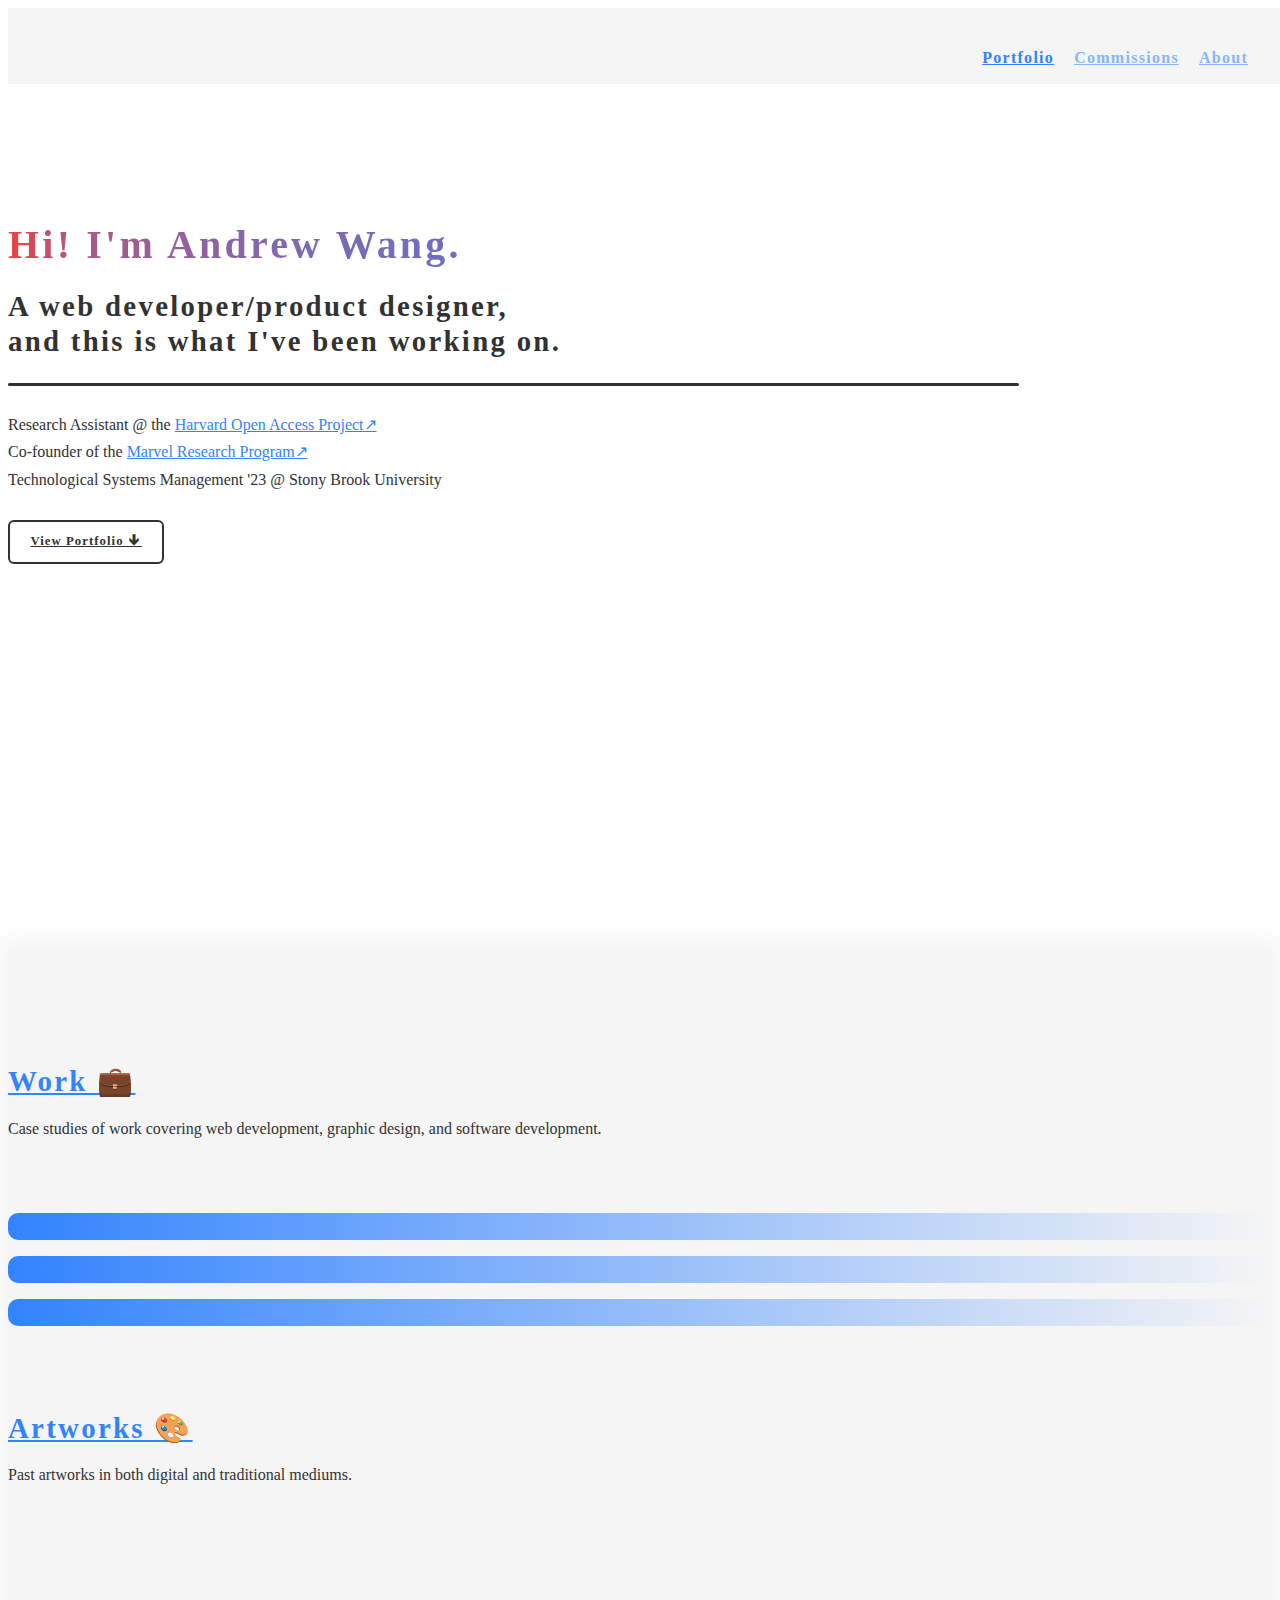
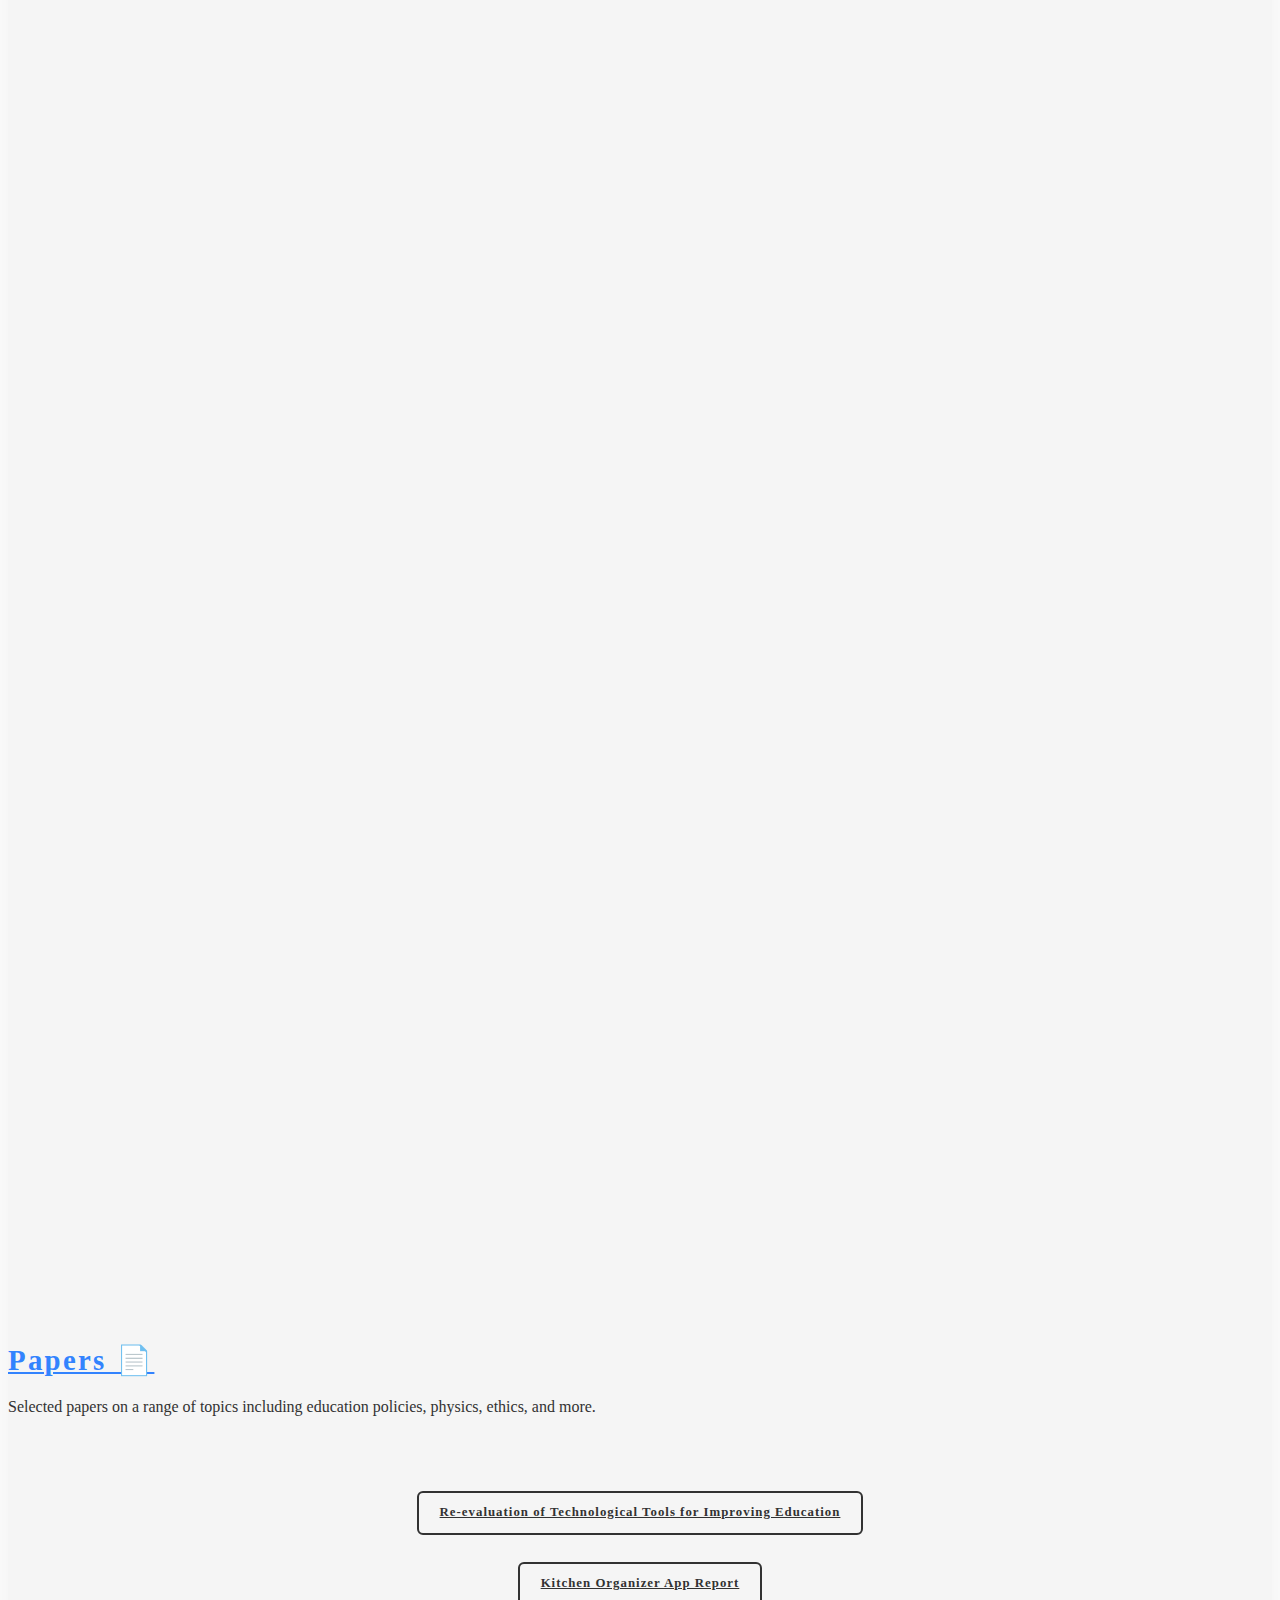
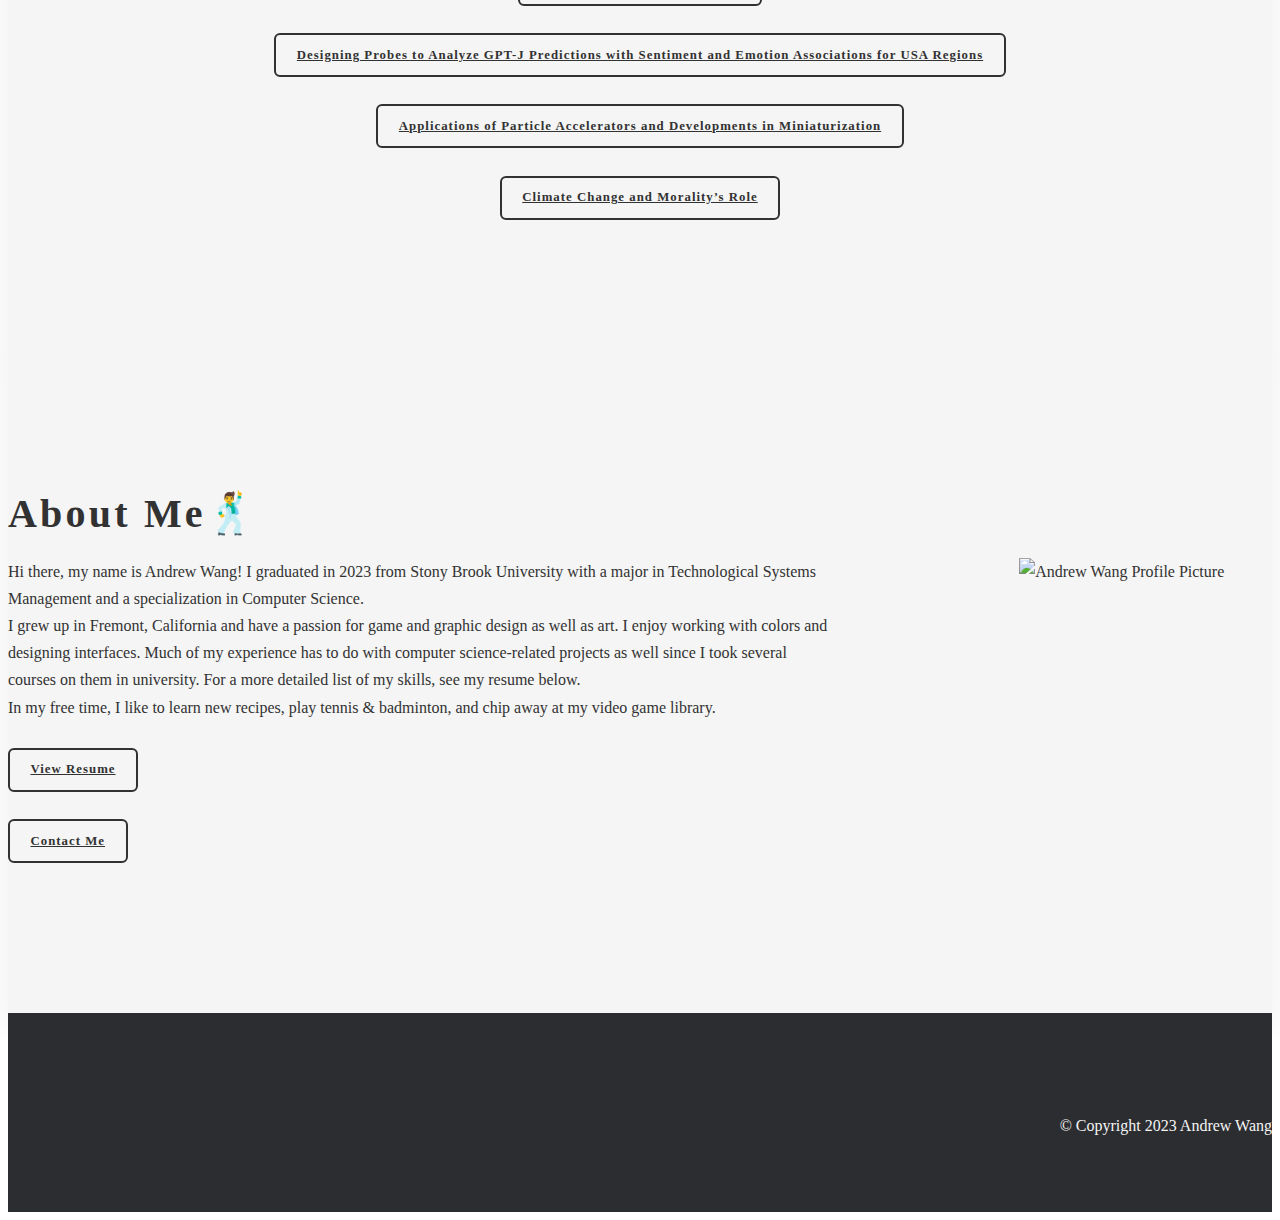
==== commit 625cdc4a: "Update index.html" ====
--- a/index.html
+++ b/index.html
@@ -27,23 +27,23 @@
                     <div class="col-1-1">
                         <div class="content">
                             <div class="logo-wrap">
-                                <a href="#0" class="logo"></a>
+                                <a href="/" class="logo"></a>
                             </div>
                             <nav class="navigation">
                                 <input type="checkbox" id="nav-button">
                                 <label for="nav-button" onclick></label>
                                 <ul class="nav-container">
-                                    <li><a href="#home" class="current">Home</a></li>
-                                    <li><a href="#portfolio">Portfolio</a>
+                                    <li><a href="/#portfolio" class="current">Portfolio</a>
                                         <ul class="sub-menu">
-                                            <li><a href="work.html">Work</a></li>
-                                            <li><a href="artworks.html">Artworks</a></li>
-                                            <li><a href="papers.html">Papers</a></li>
+                                            <li><a href="/work">Work &#128188</a></li>
+                                            <li><a href="/artworks">Artworks &#127912</a></li>
+                                            <li><a href="/papers">Papers &#128196</a></li>
                                         </ul>
                                     </li>
-                                    <li><a href="#about">About</a></li>
-                                    <li><a class="sl-gp" href="https://github.com/andwan55"><i class="icon-github3"></i></a></li>
-                                    <li><a class="sl-ln" href="https://www.linkedin.com/in/andwan55/"><i class="icon-linkedin"></i></a></li>
+                                    <li><a href="/commissions">Commissions</a></li>
+                                    <li><a href="/#about">About</a></li>
+                                    <li><a class="sl-gp" href="https://github.com/andwan55" target="_blank"><i class="icon-github3"></i></a></li>
+                                    <li><a class="sl-ln" href="https://www.linkedin.com/in/andwan55/" target="_blank"><i class="icon-linkedin"></i></a></li>
                                 </ul>
                             </nav>
                         </div>
@@ -56,15 +56,16 @@
             <div class="parallax-section parallax1">
                 <div class="grid grid-pad">
                     <div class="col-1-1">
-                        <div class="content content-header" >
+                        <div class="content content-header">
                             <h2 class="name-title"><br>Hi! I'm Andrew Wang.</h2>
                             <h3>A web developer/product designer,<br>and this is what I've been working on.</h3>
                             <div class="line"></div>
-                            <p>Marketing Manager @ <a href="https://www.successkoach.com/">Success Koach</a><br>
-                            Co-founder of the <a href="https://www.marvelprogram.com">Marvel Research Program</a><br>
+                            <p>Research Assistant @ the 
+                                <a href="https://cyber.harvard.edu/hoap/Main_Page">Harvard Open Access Project&#8599</a><br>
+                            Co-founder of the <a href="https://www.marvelprogram.com">Marvel Research Program&#8599</a><br>
                             Technological Systems Management '23 @ Stony Brook University<br><br>
                             </p>
-                            <a class="btn btn-ghost" href="#portfolio">View Portfolio</a>
+                            <a class="btn btn-ghost" href="#portfolio">View Portfolio &#129131</a>
                             <p><br><br><br><br><br></p>
                         </div>
                     </div>
@@ -83,8 +84,8 @@
                 <div class="grid grid-pad">
                     <div class="col-1-1">
                         <div class="content content-header">
-                            <h3><a href="work.html">Work ></a></h3>
-                            <p>Featured work covering web development, graphic design, and software development.</p><br><br>
+                            <h3><a href="/work">Work &#128188</a></h3>
+                            <p>Case studies of work covering web development, graphic design, and software development.</p><br><br>
                         </div>
 
                         <div class="col-1-3">
@@ -101,7 +102,7 @@
                             <article class="recent-wrap">
                                 <div class="recent-work">
                                     <div class="overlay">
-                                        <h2><a href="work.html#sk_site">Success Koach</a></h2>
+                                        <h2><a href="/work#sk_site">Success Koach</a></h2>
                                     </div>
                                     <a><img src="images/post/Success Koach Project Card.svg" alt=""></a>
                                 </div>
@@ -111,7 +112,7 @@
                             <article class="recent-wrap">
                                 <div class="recent-work">
                                     <div class="overlay">
-                                        <h2><a href="work.html#resdec_app">ResDec App Concept</a></h2>
+                                        <h2><a href="/work#resdec_app">ResDec App Concept</a></h2>
                                     </div>
                                     <a><img src="images/post/ResDec App Card.svg" alt=""></a>
                                 </div>
@@ -124,7 +125,7 @@
                 <div class="grid grid-pad">
                     <div class="col-1-1">
                         <div class="content content-header">
-                            <h3><a href="artworks.html">Artworks ></a></h3>
+                            <h3><a href="/artworks">Artworks &#127912</a></h3>
                             <p>Past artworks in both digital and traditional mediums.</p><br>
                         </div>
                     </div>
@@ -244,7 +245,7 @@
                 <div class="grid grid-pad" id="papers">
                     <div class="col-1-1">
                         <div class="content content-header content-papers">
-                            <h3><a href="papers.html">Papers ></a></h3>
+                            <h3><a href="/papers">Papers &#128196</a></h3>
                             <p>Selected papers on a range of topics including education policies, physics, ethics, and more.</p><br><br>
                             <div class="papers-content">
                                 <a class="btn btn-ghost" href="assets/EST304 Final Paper.pdf" target="_blank">Re-evaluation of Technological Tools for Improving Education</a><br><br>
@@ -264,7 +265,7 @@
                 <div class="grid grid-pad">
                     <div class="col-1-1">
                         <div class="content content-header">
-                            <h2>About Me</h2>
+                            <h2>About Me&#128378</h2>
                             <div class="about-content">
                                 <p class="about-text">Hi there, my name is Andrew Wang! I graduated in 2023 from Stony Brook University with a major in 
                                     Technological Systems Management and a specialization in Computer Science.<br>
@@ -276,7 +277,7 @@
                                 <img class="about-pic" src="images/Profile Picture.svg" alt="Andrew Wang Profile Picture">
                             </div>
                             <br>
-                            <a class="btn btn-ghost" href="assets/Resume.pdf">View Resume</a><br><br>
+                            <a class="btn btn-ghost" href="assets/Resume_2024.pdf">View Resume</a><br><br>
                             <a class="btn btn-ghost" href="mailto: andwan55@gmail.com">Contact Me</a>
                         </div>
                     </div>
@@ -291,7 +292,7 @@
                         <div class="col-1-1" >
                             <div class="content">
                                 <div class="logo-wrap">
-                                    <a href="#home"><img class="logo" src="images/Logo Alt.svg"></a>
+                                    <a href="/"><img class="logo" src="images/Logo Alt.svg"></a>
                                 </div>
                                 <p class="copyright"><br>© Copyright 2023 Andrew Wang</p>
                             </div>
@@ -312,4 +313,4 @@
             <script src="js/jquery.counterup.min.js"></script>
             <script src="js/lightcase.min.js"></script>
             </body>
-        </html>+        </html>
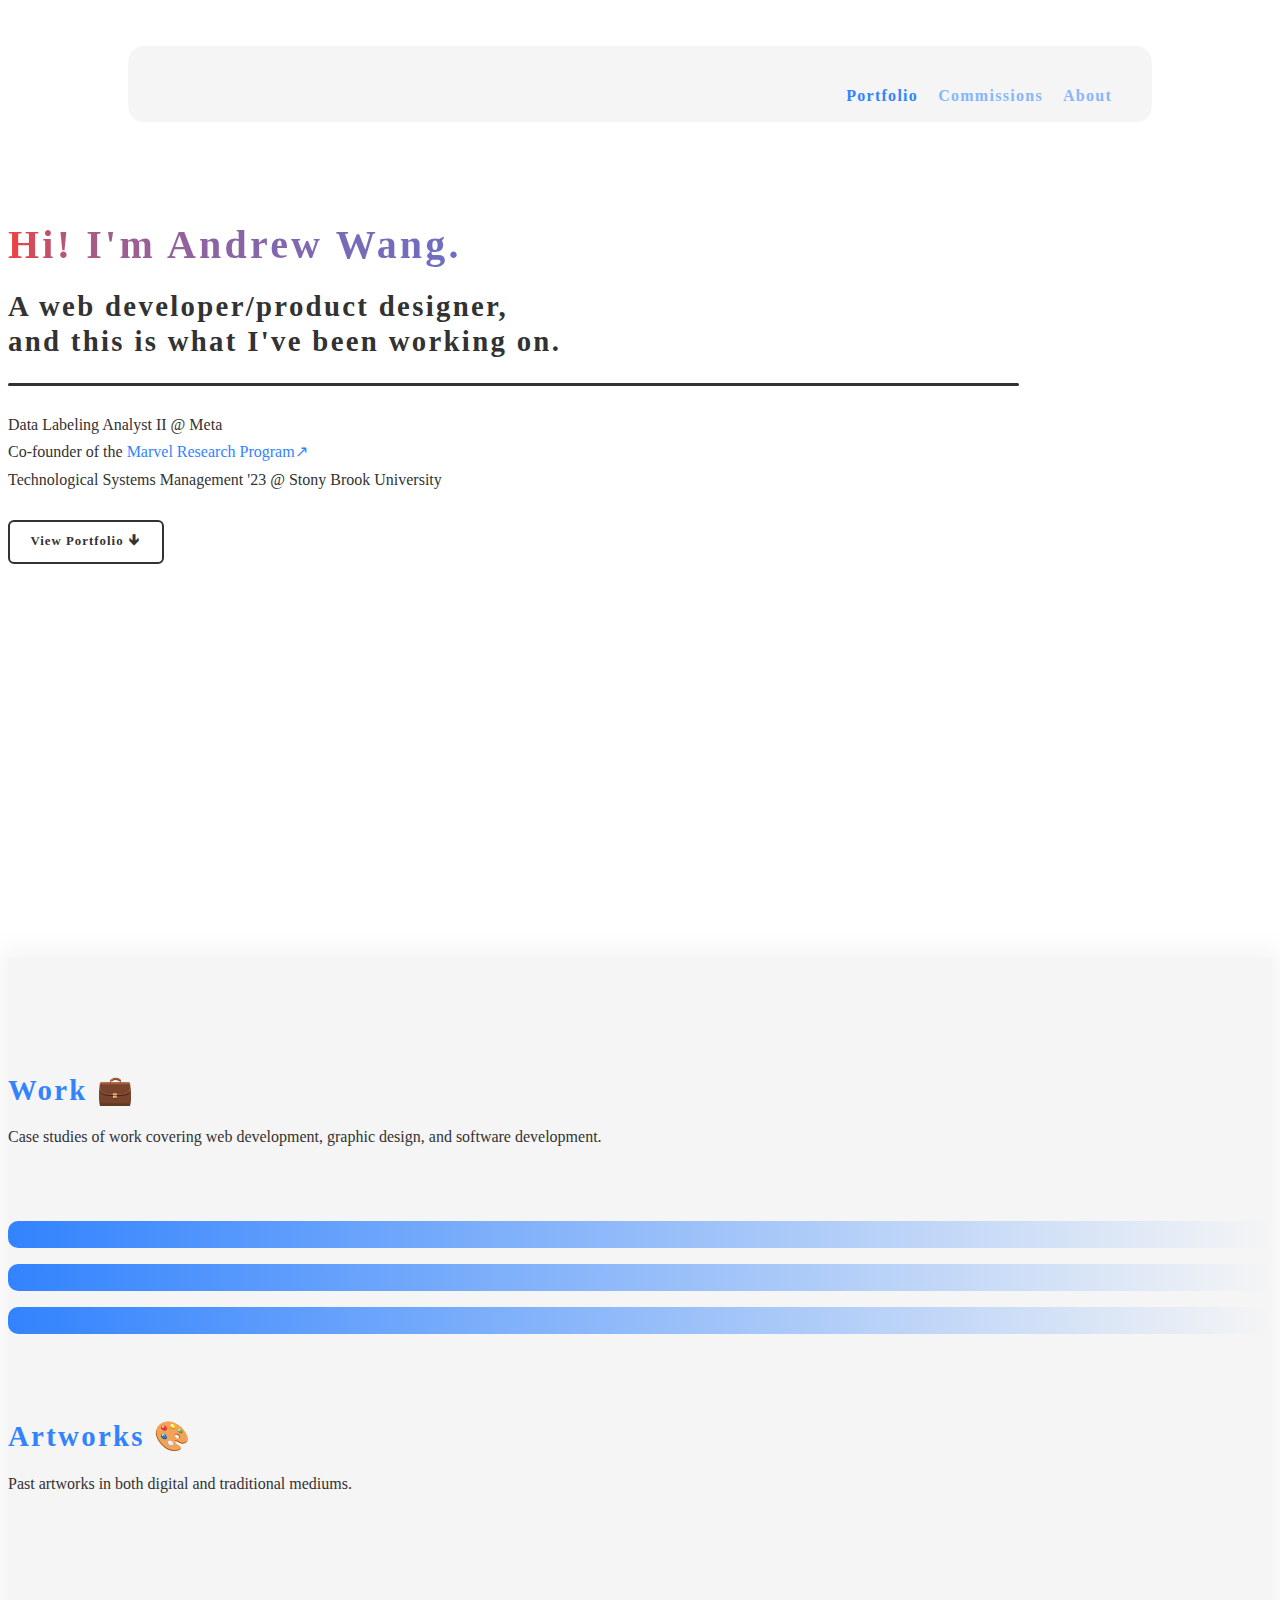
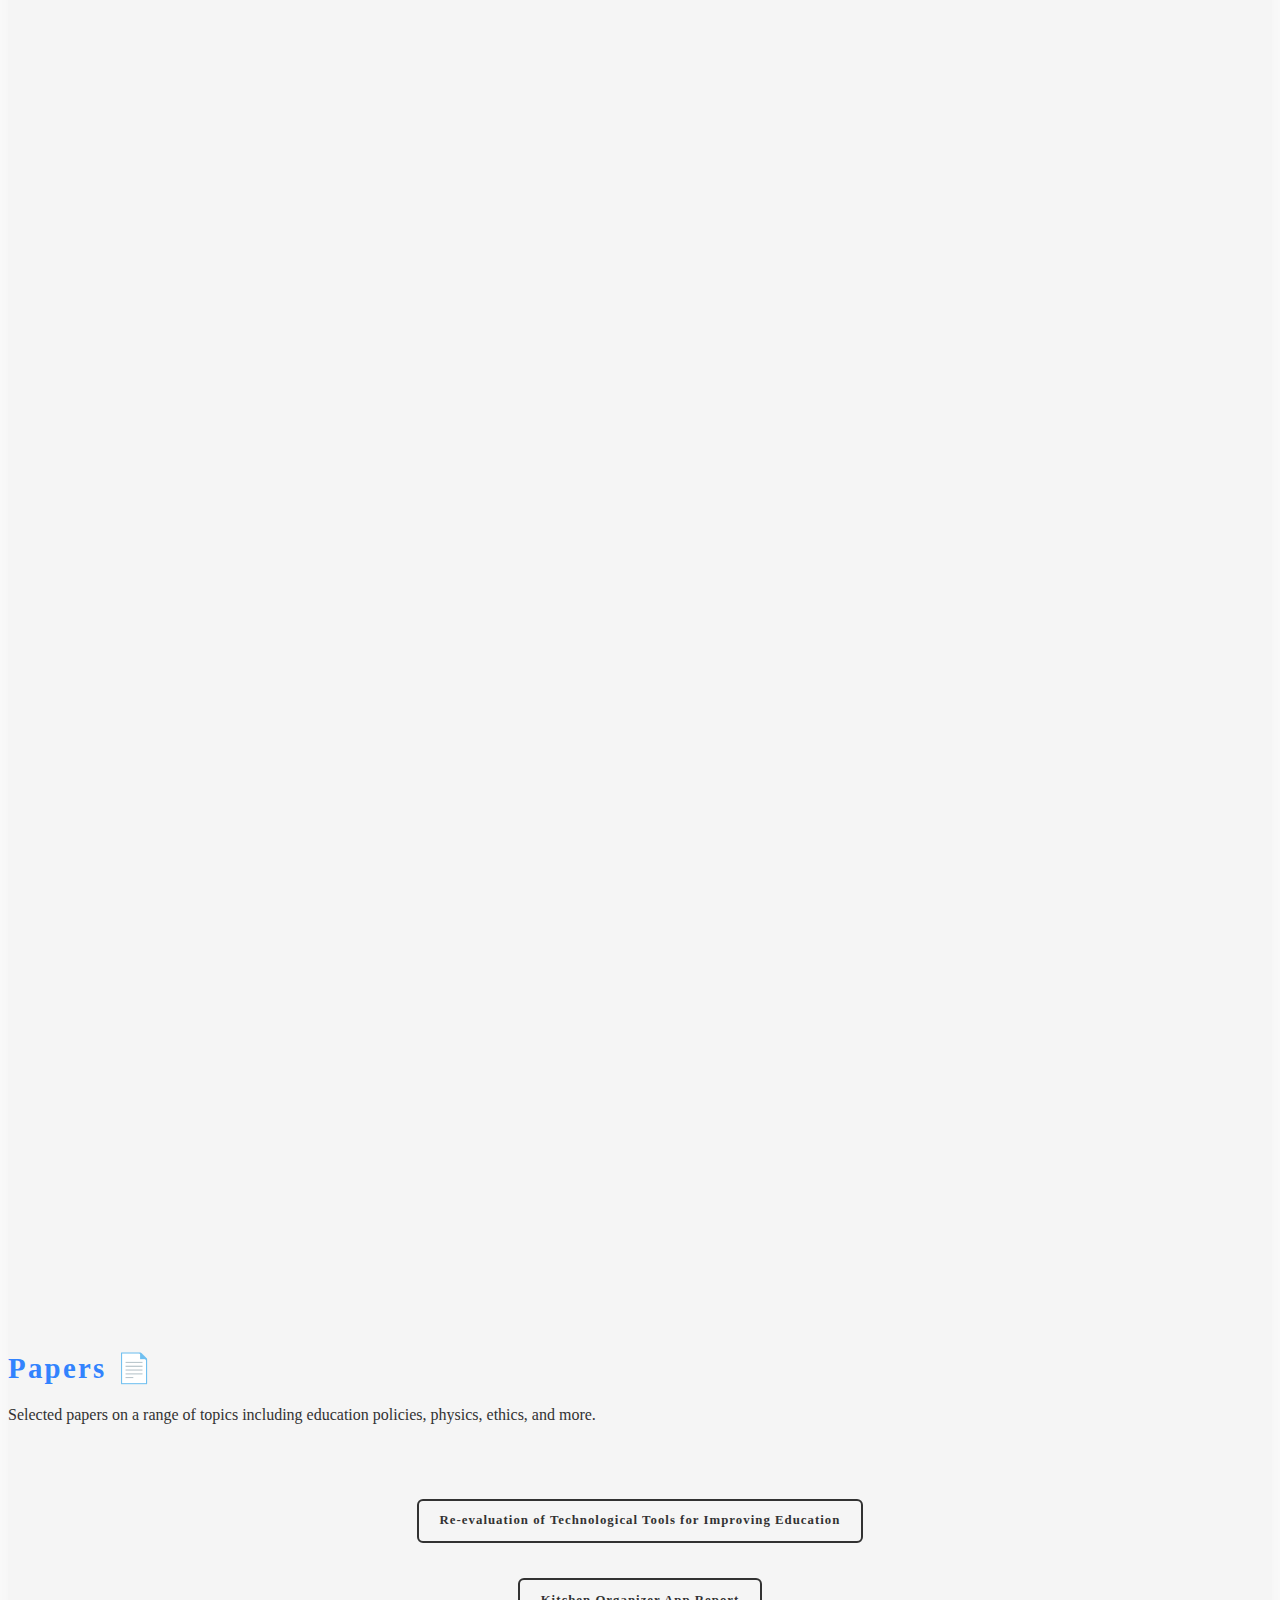
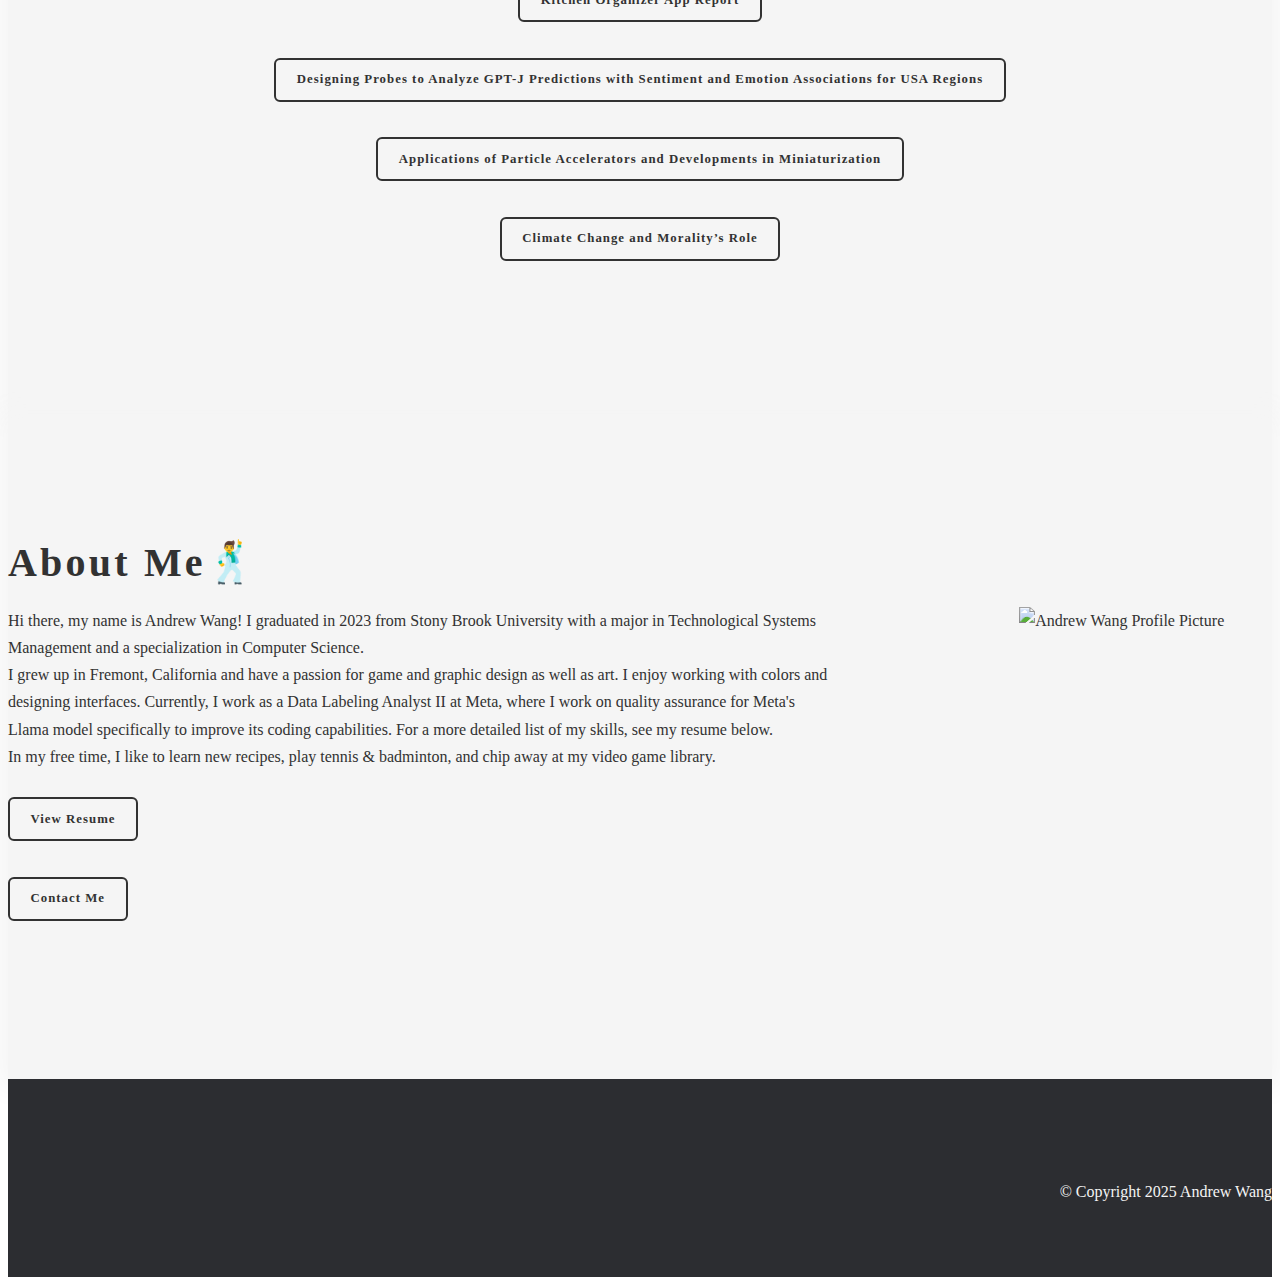
==== commit 390dbfc7: "Add files via upload" ====
--- a/index.html
+++ b/index.html
@@ -60,8 +60,7 @@
                             <h2 class="name-title"><br>Hi! I'm Andrew Wang.</h2>
                             <h3>A web developer/product designer,<br>and this is what I've been working on.</h3>
                             <div class="line"></div>
-                            <p>Research Assistant @ the 
-                                <a href="https://cyber.harvard.edu/hoap/Main_Page">Harvard Open Access Project&#8599</a><br>
+                            <p>Data Labeling Analyst II @ Meta<br>
                             Co-founder of the <a href="https://www.marvelprogram.com">Marvel Research Program&#8599</a><br>
                             Technological Systems Management '23 @ Stony Brook University<br><br>
                             </p>
@@ -270,14 +269,14 @@
                                 <p class="about-text">Hi there, my name is Andrew Wang! I graduated in 2023 from Stony Brook University with a major in 
                                     Technological Systems Management and a specialization in Computer Science.<br>
                                     I grew up in Fremont, California and have a passion for game and graphic design as well as art. I enjoy working with colors 
-                                    and designing interfaces. Much of my experience has to do with computer science-related projects as well since I took several 
-                                    courses on them in university. For a more detailed list of my skills, see my resume below.<br>
+                                    and designing interfaces. Currently, I work as a Data Labeling Analyst II at Meta, where I work on quality assurance for Meta's 
+                                    Llama model specifically to improve its coding capabilities. For a more detailed list of my skills, see my resume below.<br>
                                     In my free time, I like to learn new recipes, play tennis & badminton, and chip away at my video game library.
                                 </p>
                                 <img class="about-pic" src="images/Profile Picture.svg" alt="Andrew Wang Profile Picture">
                             </div>
                             <br>
-                            <a class="btn btn-ghost" href="assets/Resume_2024.pdf">View Resume</a><br><br>
+                            <a class="btn btn-ghost" href="assets/Resume.pdf">View Resume</a><br><br>
                             <a class="btn btn-ghost" href="mailto: andwan55@gmail.com">Contact Me</a>
                         </div>
                     </div>
@@ -294,7 +293,7 @@
                                 <div class="logo-wrap">
                                     <a href="/"><img class="logo" src="images/Logo Alt.svg"></a>
                                 </div>
-                                <p class="copyright"><br>© Copyright 2023 Andrew Wang</p>
+                                <p class="copyright"><br>© Copyright 2025 Andrew Wang</p>
                             </div>
                         </div>
                     </div>
@@ -313,4 +312,4 @@
             <script src="js/jquery.counterup.min.js"></script>
             <script src="js/lightcase.min.js"></script>
             </body>
-        </html>
+        </html>--- a/style.css
+++ b/style.css
@@ -19,6 +19,7 @@
   --darkred: #BB3433;
   --gray: #323232;
   --darkgray: #181818;
+  --lightgray: #8f8f8f;
   --bkgd: #F5F5F5;
   --darkbkgd: #E9E9E9;
 }
@@ -33,9 +34,21 @@
 	src: url('fonts/ExensaGrotesk-Bold.otf');
 }
 @font-face {
-	font-family: TT Norms Pro;
-	src: url('fonts/TT\ Norms\ Pro\ Regular.otf');
-}
+	font-family: Albert Sans;
+  font-weight: 400;
+	src: url('fonts/AlbertSans-VariableFont_wght.ttf');
+}
+@font-face {
+	font-family: Albert Sans Bold;
+  font-weight: 600;
+	src: url('fonts/AlbertSans-VariableFont_wght.ttf');
+}
+@font-face {
+	font-family: Albert Sans Italic;
+  font-weight: 400;
+	src: url('fonts/AlbertSans-Italic-VariableFont_wght.ttf');
+}
+
 
 *, *:before, *:after {
   box-sizing: border-box;
@@ -53,19 +66,23 @@
 }
 
 a {
-  color:var(--blue);
+  color: var(--blue);
+  overflow: hidden;
+  text-decoration: underline 0.2em rgba(37, 97, 188, 0);
+  transition: all .3s linear;
 }
 
 a:hover {
   color: var(--darkblue);
+  text-decoration-color: rgba(37, 97, 188, 1);
 }
 
 a, img, .overlay, input, textarea, .plan-wrap p, .filters .filter {
 /*transition*/
-  -webkit-transition: all .12s linear;
-     -moz-transition: all .12s linear;
-       -o-transition: all .12s linear;
-          transition: all .12s linear;
+  -webkit-transition: all .15s linear;
+     -moz-transition: all .15s linear;
+       -o-transition: all .15s linear;
+          transition: all .15s linear;
 }
 
 body {
@@ -76,10 +93,10 @@
 }
 
 body, input, textarea {
-  font-family: 'TT Norms Pro';
-}
-
-h1,h2,h3,h4,h5,h6, .navigation a, .btn, .filters .filter, .collapsible {
+  font-family: 'Albert Sans';
+}
+
+h1,h2,h3,h4,h5,h6, .navigation a, .btn, .filters .filter, .collapsible, .study {
   font-family: 'Exensa Grotesk';
   font-weight: bold;
   letter-spacing: 0.08em;
@@ -115,10 +132,29 @@
   line-height: .5em;
 }
 
-.text-header{
-  font-family: 'Exensa Grotesk';
-  font-weight: bold;
-  font-size: 1.2em;
+ul {
+  padding-left: 2em;
+  list-style: square;
+}
+
+ul ul {
+  list-style: circle;
+}
+
+.text-bold, .text-bold-alt {
+  display: inline;
+  font-family: 'Albert Sans Bold';
+}
+
+.text-bold-alt {
+  color: var(--blue);
+}
+
+.text-subtitle {
+  font-size: 0.8em;
+  line-height: 3em;
+  color: var(--lightgray);
+  text-align: center;
 }
 
 blockquote {
@@ -230,7 +266,7 @@
   color: #1abc9c;
 }
 
-.collapsible {
+.collapsible, .study {
   position: relative;
   width: 80%;
   font-size: 1.125em;
@@ -239,9 +275,9 @@
   color: #fff;
   border: none;
   /*border-radius*/
-  -webkit-border-radius: 10px;
-     -moz-border-radius: 10px;
-          border-radius: 10px;
+  -webkit-border-radius: 16px;
+     -moz-border-radius: 16px;
+          border-radius: 16px;
   background: var(--blue);
   /*transition*/
   -webkit-transition: all .15s linear;
@@ -250,11 +286,28 @@
           transition: all .15s linear;
 }
 
-.collapsible:hover {
+.study {
+  width: 100%;
+  letter-spacing: 0.12em;
+  /*transition*/
+  -webkit-transition: all .3s linear;
+     -moz-transition: all .3s linear;
+       -o-transition: all .3s linear;
+          transition: all .3s linear;
+}
+
+.study img {
+  vertical-align: middle;
+  width: 1.5em;
+  height: 1.5em;
+  margin-top: 0.5em;
+}
+
+.collapsible:hover, .study:hover{
   background: var(--darkblue);
 }
 
-.collapsible:after {
+.collapsible:after, .study:after {
   content: '\002B';
   color: white;
   font-weight: bold;
@@ -262,7 +315,7 @@
   margin-left: 5px;
 }
 
-.collapsible-content {
+.collapsible-content, .study-content{
   width: 80%;
   padding: 0 30px;
   margin-left: 0;
@@ -273,8 +326,23 @@
   transition: max-height 0.2s ease-out;
 }
 
-.collapsible-content img {
+.study-content {
+  width: 100%;
+  transition: max-height 0.35s ease-in-out;
+}
+
+.collapsible-content img, .study-content img {
    max-width: 100%;
+}
+
+.study-content img {
+  display: block;
+  margin-left: auto;
+  margin-right: auto;
+  max-width: 75%;
+  max-height: 400px;
+  border-radius: 16px;
+  box-shadow: 0px 4px 4px rgba(0, 0, 0, 0.25);
 }
 
 /* *********************************************************
@@ -283,8 +351,10 @@
 
 #top-header {
   position: fixed;
+  left: 50%;
+  transform: translate(-50%, 50%);
   z-index: 1000;
-  width: 100%;
+  width: 80%;
   padding: 10px 0;
   background-color: var(--bkgd);
 /*transition*/
@@ -293,6 +363,8 @@
        -o-transition: all .15s linear;
           transition: all .15s linear;
   box-shadow: none;
+  border-radius: 16px;
+  backdrop-filter: blur(10px);
 }
 
 #top-header .grid {
@@ -773,7 +845,6 @@
 
 .content h3 {
   text-align: left;
-  margin-bottom: 15px;
 }
 
 .papers-content {
@@ -1753,7 +1824,11 @@
 
 @media handheld, only screen and (max-width: 1200px) {
   #top-header {
+    left: 0%;
+    transform: translate(0%, 0%);
+    width: 100%;
     padding: 15px 20px;
+    border-radius: 0px;
   }
 
   #price-tables #plans .plan {
@@ -1778,7 +1853,11 @@
 @media handheld, only screen and (min-device-width: 481px) and (max-device-width: 767px) {
   #top-header {
     position: fixed;
+    left: 0%;
+    transform: translate(0%, 0%);
+    width: 100%;
     padding: 8px 0;
+    border-radius: 0px;
   }
 
   .logo-wrap {
@@ -1909,12 +1988,20 @@
   #price-tables #plans > li:nth-child(2n) {
     margin-right: 0;
   }
+
+  .collapsible-content img, .study-content img {
+    border-radius: 8px;
+  }
 }
 
 @media handheld, only screen and (min-device-width: 320px) and (max-device-width: 480px) {
   #top-header {
     position: fixed;
+    left: 0%;
+    transform: translate(0%, 0%);
+    width: 100%;
     padding: 8px 0;
+    border-radius: 0px;
   }
 
   .logo-wrap {
@@ -2124,4 +2211,8 @@
     display: flex;
     align-items: center;
   }
+
+  .collapsible-content img, .study-content img {
+    border-radius: 8px;
+  }
 }